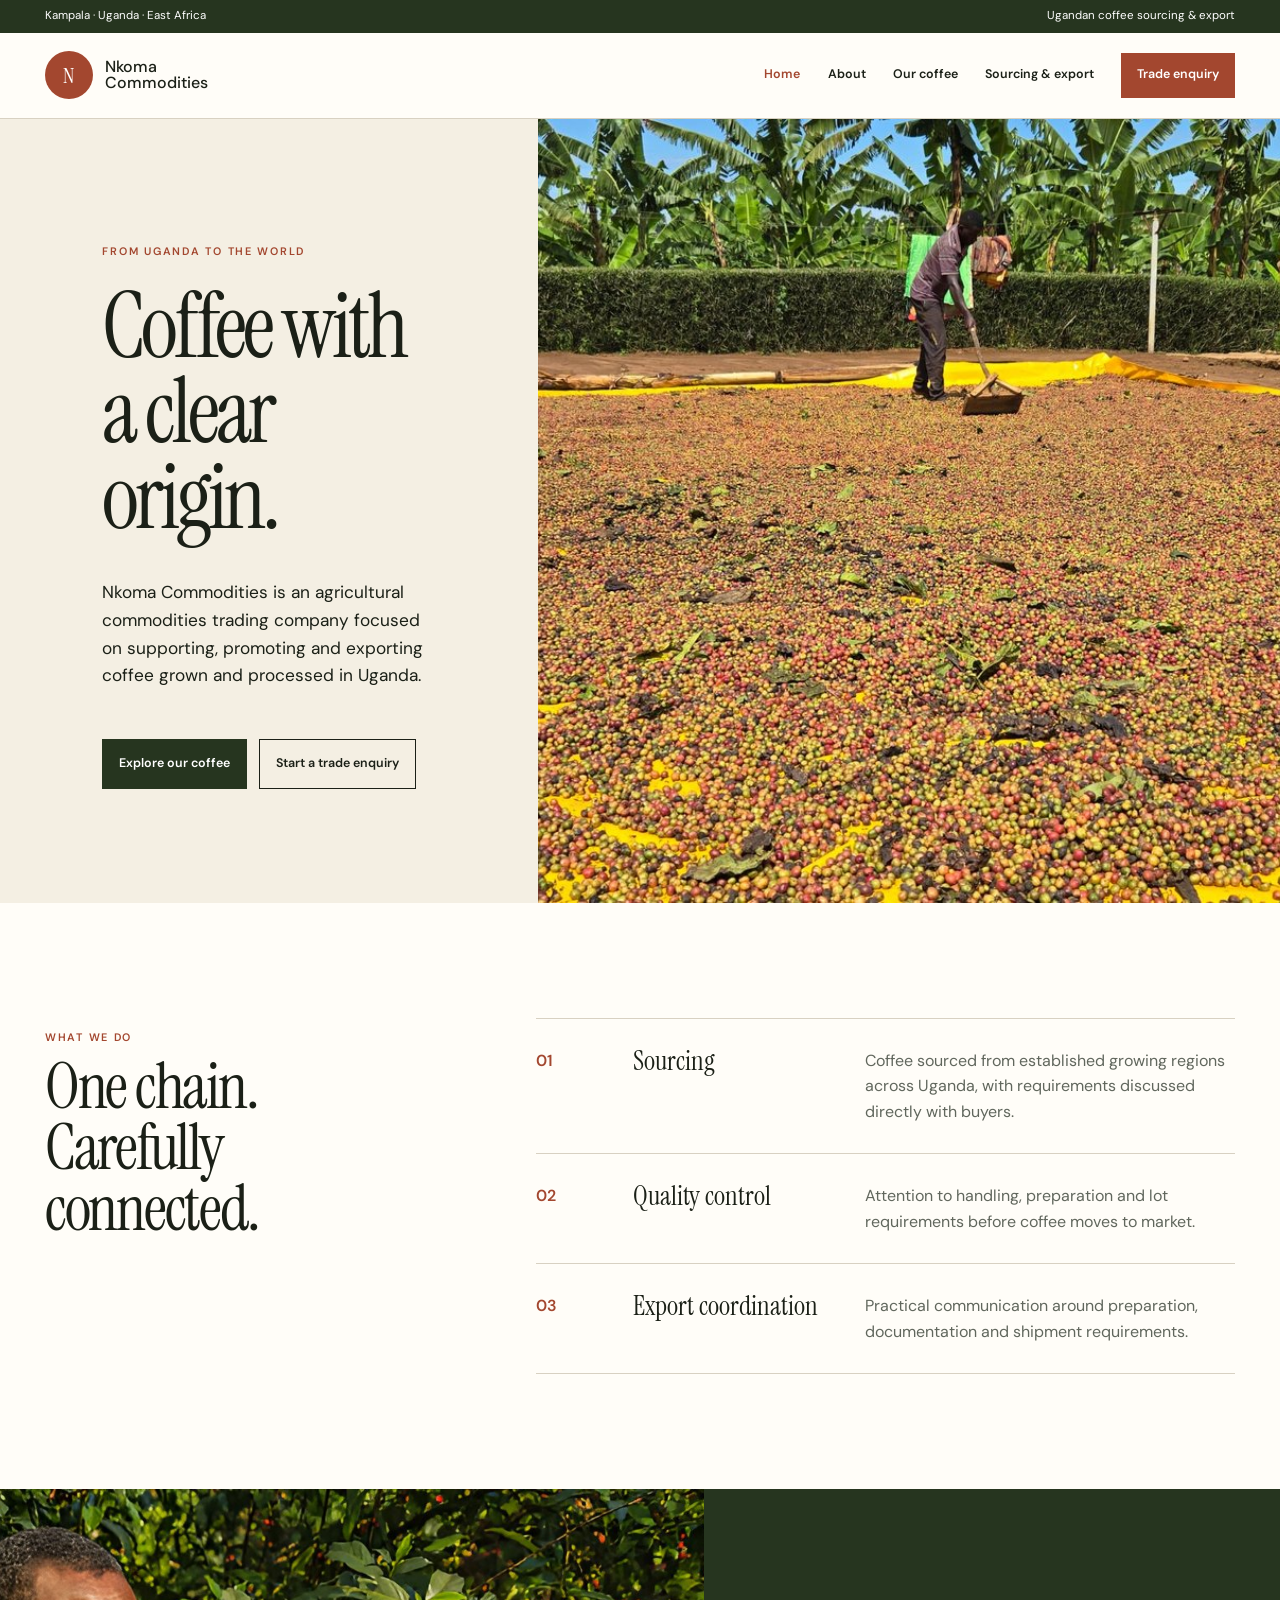
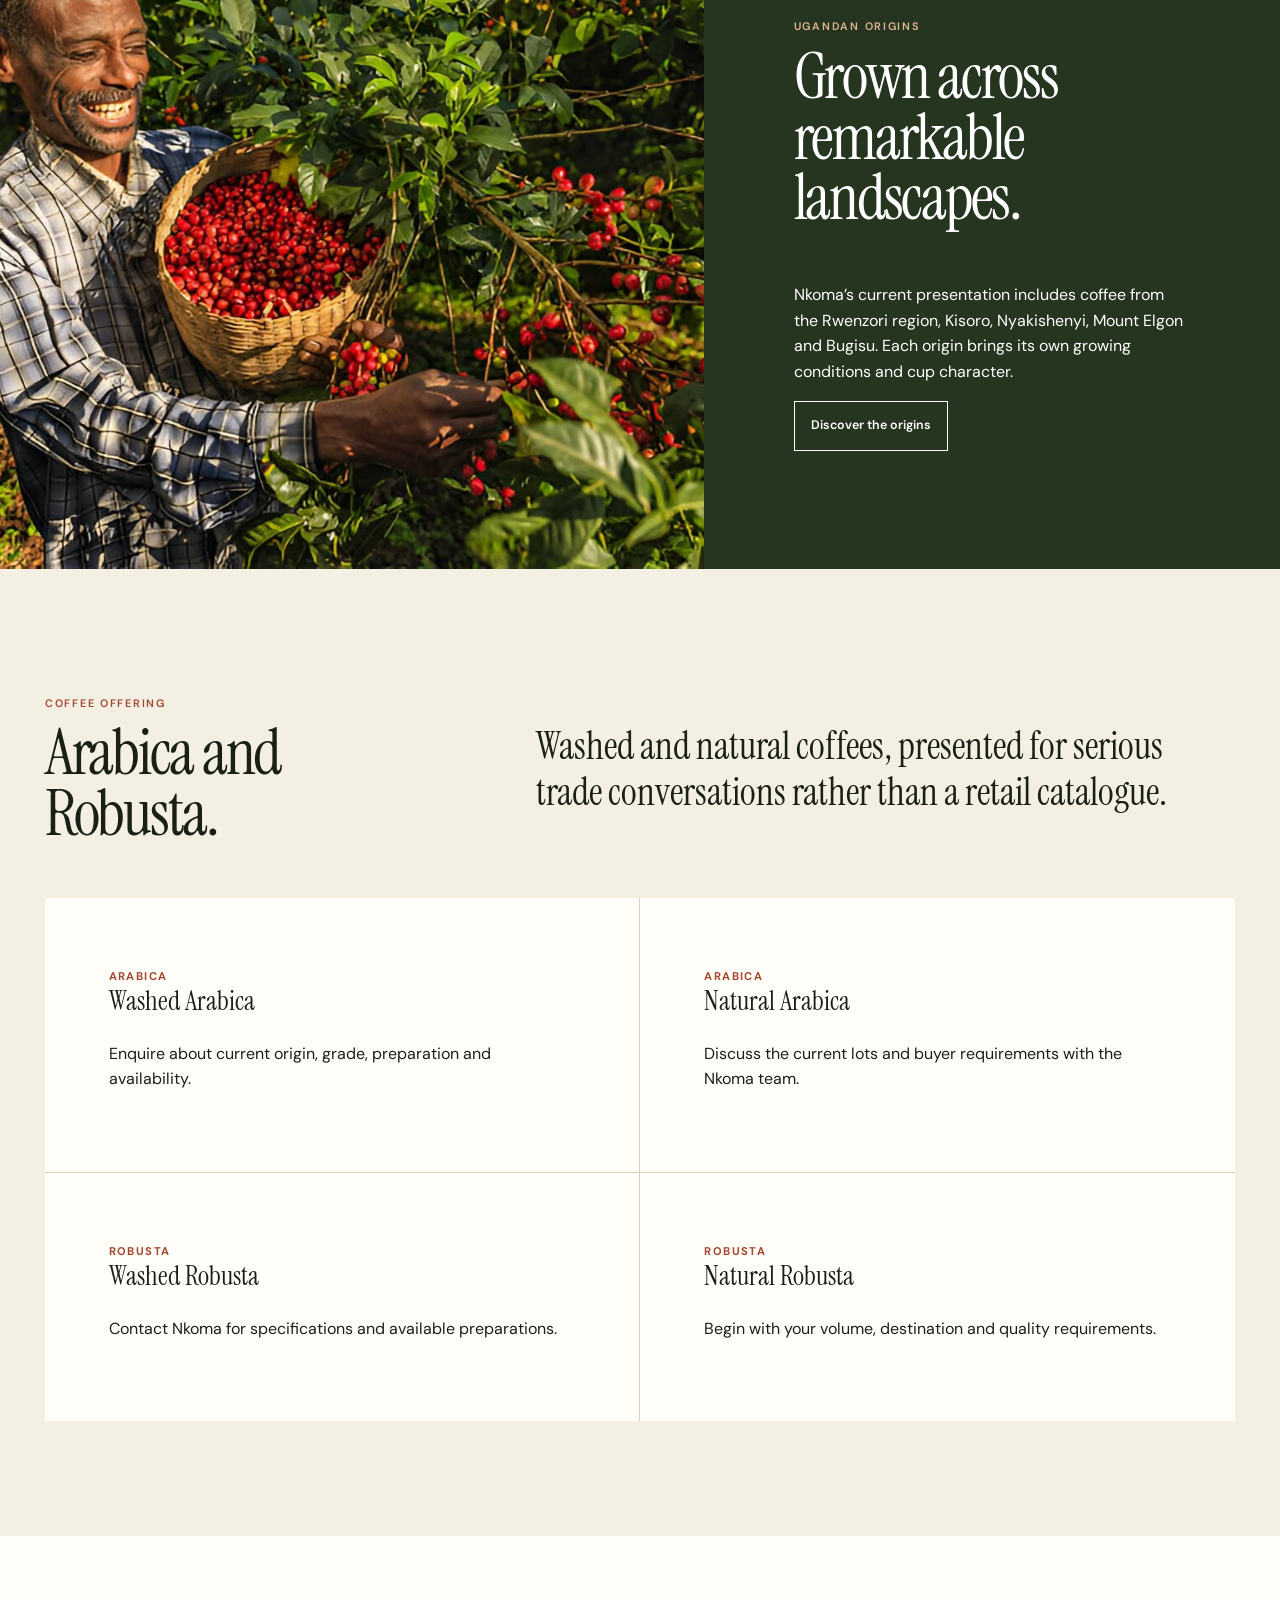
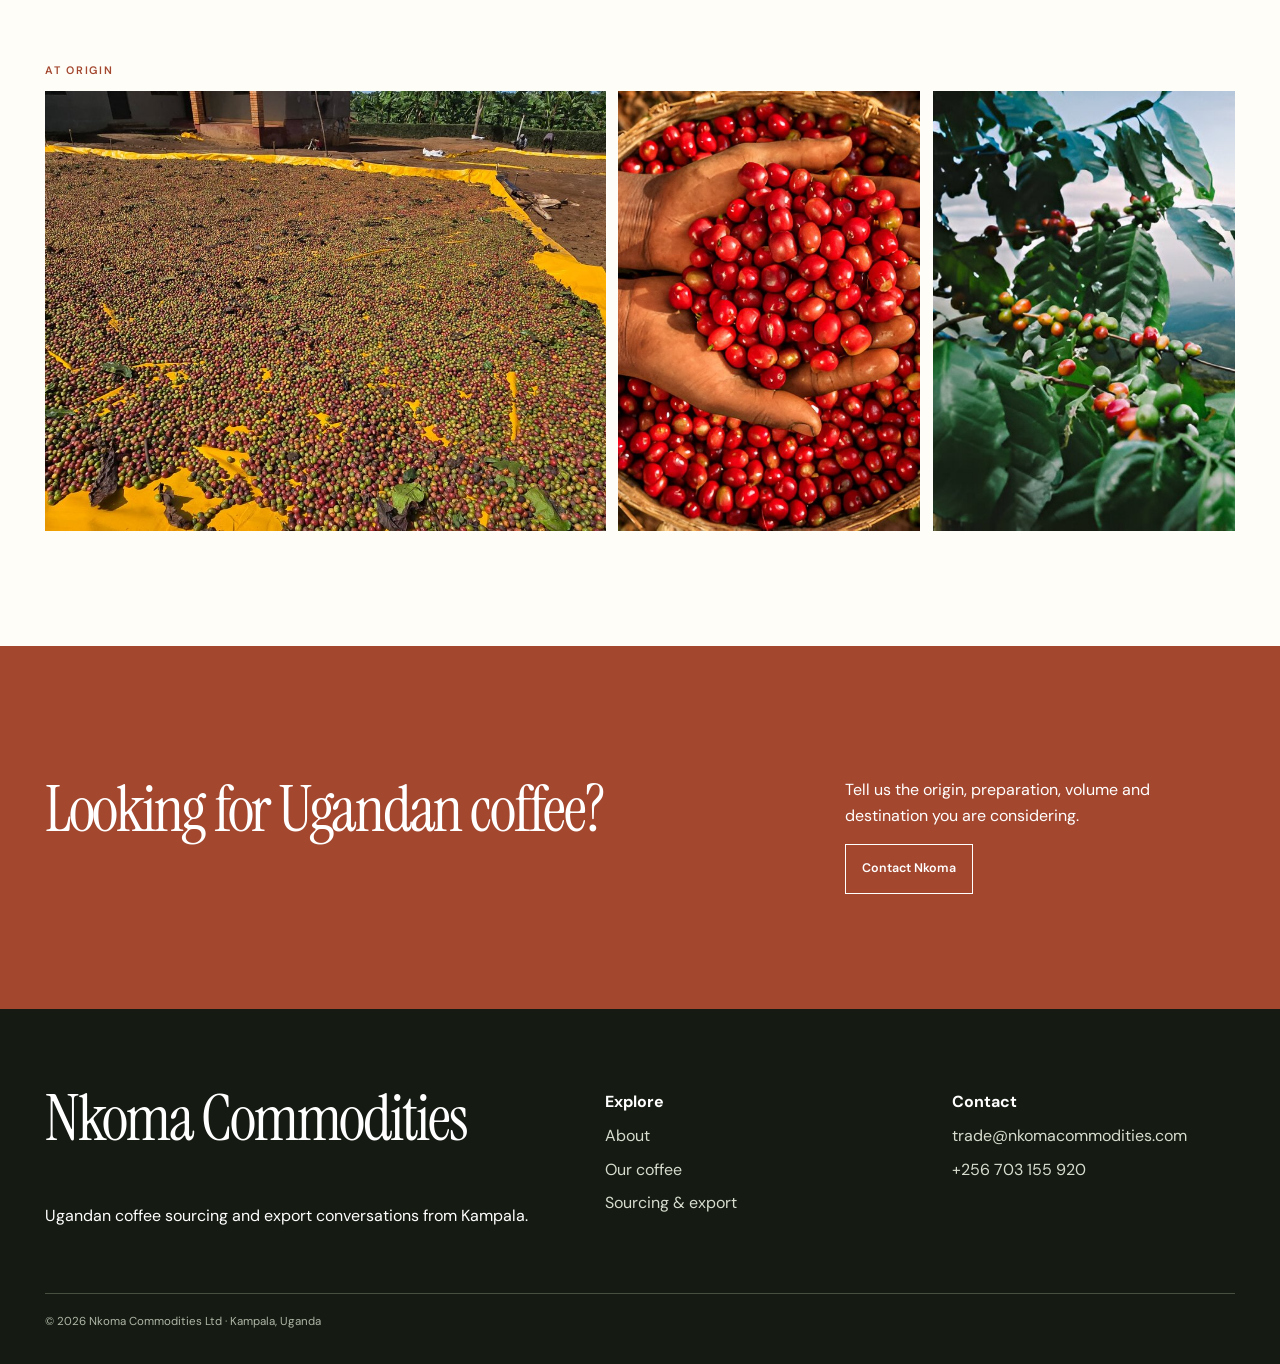
==== index.html @ 9d5f2723 "Build Nkoma Commodities redesign preview" ====
<!doctype html>
<html lang="en">
  <head>
    <meta charset="utf-8" />
    <meta name="viewport" content="width=device-width,initial-scale=1" />
    <meta
      name="description"
      content="Nkoma Commodities connects Ugandan coffee with buyers through careful sourcing, quality control and export coordination."
    />
    <title>Nkoma Commodities | Ugandan Coffee Trade</title>
    <link rel="stylesheet" href="css/styles.css" />
  </head>
  <body>
    <div class="top">
      <span>Kampala · Uganda · East Africa</span
      ><span>Ugandan coffee sourcing & export</span>
    </div>
    <header class="header">
      <a class="brand" href="index.html"
        ><span class="seal">N</span><strong>Nkoma Commodities</strong></a
      ><button class="menu" aria-label="Open navigation" aria-expanded="false">
        <span></span><span></span><span></span>
      </button>
      <nav class="nav">
        <a aria-current="page" href="index.html">Home</a
        ><a href="pages/about.html">About</a
        ><a href="pages/coffee.html">Our coffee</a
        ><a href="pages/export.html">Sourcing & export</a
        ><a class="nav-cta" href="pages/contact.html">Trade enquiry</a>
      </nav>
    </header>
    <main>
      <section class="hero">
        <div class="hero-copy reveal">
          <p class="eyebrow">From Uganda to the world</p>
          <h1>Coffee with a clear origin.</h1>
          <p class="lede">
            Nkoma Commodities is an agricultural commodities trading company
            focused on supporting, promoting and exporting coffee grown and
            processed in Uganda.
          </p>
          <div class="actions">
            <a class="btn btn-dark" href="pages/coffee.html"
              >Explore our coffee</a
            ><a class="btn" href="pages/contact.html">Start a trade enquiry</a>
          </div>
        </div>
        <div
          class="hero-image"
          role="img"
          aria-label="Coffee cherries drying in Uganda"
        ></div>
      </section>
      <section class="section">
        <div class="wrap split reveal">
          <div>
            <p class="eyebrow">What we do</p>
            <h2>One chain. Carefully connected.</h2>
          </div>
          <div class="service-list">
            <article class="service">
              <span>01</span>
              <h3>Sourcing</h3>
              <p class="muted">
                Coffee sourced from established growing regions across Uganda,
                with requirements discussed directly with buyers.
              </p>
            </article>
            <article class="service">
              <span>02</span>
              <h3>Quality control</h3>
              <p class="muted">
                Attention to handling, preparation and lot requirements before
                coffee moves to market.
              </p>
            </article>
            <article class="service">
              <span>03</span>
              <h3>Export coordination</h3>
              <p class="muted">
                Practical communication around preparation, documentation and
                shipment requirements.
              </p>
            </article>
          </div>
        </div>
      </section>
      <section class="feature">
        <img
          src="images/steptodown.com236864.jpg"
          alt="Coffee farmer harvesting ripe coffee cherries"
        />
        <div class="feature-copy reveal">
          <p class="eyebrow" style="color: #dfb596">Ugandan origins</p>
          <h2>Grown across remarkable landscapes.</h2>
          <p>
            Nkoma’s current presentation includes coffee from the Rwenzori
            region, Kisoro, Nyakishenyi, Mount Elgon and Bugisu. Each origin
            brings its own growing conditions and cup character.
          </p>
          <a
            class="btn"
            style="color: #fff; border-color: #fff"
            href="pages/coffee.html"
            >Discover the origins</a
          >
        </div>
      </section>
      <section class="section products">
        <div class="wrap">
          <div class="split">
            <div>
              <p class="eyebrow">Coffee offering</p>
              <h2>Arabica and Robusta.</h2>
            </div>
            <p class="lead">
              Washed and natural coffees, presented for serious trade
              conversations rather than a retail catalogue.
            </p>
          </div>
          <div class="product-grid reveal">
            <article class="product">
              <b>ARABICA</b>
              <h3>Washed Arabica</h3>
              <p>
                Enquire about current origin, grade, preparation and
                availability.
              </p>
            </article>
            <article class="product">
              <b>ARABICA</b>
              <h3>Natural Arabica</h3>
              <p>
                Discuss the current lots and buyer requirements with the Nkoma
                team.
              </p>
            </article>
            <article class="product">
              <b>ROBUSTA</b>
              <h3>Washed Robusta</h3>
              <p>
                Contact Nkoma for specifications and available preparations.
              </p>
            </article>
            <article class="product">
              <b>ROBUSTA</b>
              <h3>Natural Robusta</h3>
              <p>
                Begin with your volume, destination and quality requirements.
              </p>
            </article>
          </div>
        </div>
      </section>
      <section class="section">
        <div class="wrap">
          <p class="eyebrow">At origin</p>
          <div class="gallery reveal">
            <img
              src="images/WhatsApp-Image-2025-05-23-at-14.27.21_df2f2b79.jpg"
              alt="Coffee cherries drying on raised ground"
            /><img
              src="images/steptodown.com578983.jpg"
              alt="Fresh red coffee cherries held over a basket"
            /><img
              src="images/steptodown.com435624-1.jpg"
              alt="Coffee cherries growing on a mountain slope"
            />
          </div>
        </div>
      </section>
      <section class="section cta">
        <div class="wrap">
          <h2>Looking for Ugandan coffee?</h2>
          <div>
            <p>
              Tell us the origin, preparation, volume and destination you are
              considering.
            </p>
            <a
              class="btn"
              style="color: #fff; border-color: #fff"
              href="pages/contact.html"
              >Contact Nkoma</a
            >
          </div>
        </div>
      </section>
    </main>
    <footer class="footer">
      <div class="wrap">
        <div class="footer-grid">
          <div>
            <h2>Nkoma Commodities</h2>
            <p>
              Ugandan coffee sourcing and export conversations from Kampala.
            </p>
          </div>
          <div>
            <strong>Explore</strong><a href="pages/about.html">About</a
            ><a href="pages/coffee.html">Our coffee</a
            ><a href="pages/export.html">Sourcing & export</a>
          </div>
          <div>
            <strong>Contact</strong
            ><a href="mailto:trade@nkomacommodities.com"
              >trade@nkomacommodities.com</a
            ><a href="tel:+256703155920">+256 703 155 920</a>
          </div>
        </div>
        <div class="footnote">
          © 2026 Nkoma Commodities Ltd · Kampala, Uganda
        </div>
      </div>
    </footer>
    <script src="js/main.js"></script>
  </body>
</html>
---- css/styles.css ----
@import url("https://fonts.googleapis.com/css2?family=DM+Sans:wght@400;500;600&family=Instrument+Serif:ital@0;1&display=swap");
:root {
  --ink: #1b2017;
  --olive: #26351f;
  --leaf: #687746;
  --cream: #f4efe3;
  --paper: #fffdf8;
  --rust: #a3472f;
  --line: #d8d1c2;
  --serif: "Instrument Serif", Georgia, serif;
  --sans: "DM Sans", Arial, sans-serif;
}
* {
  box-sizing: border-box;
}
html {
  scroll-behavior: smooth;
}
body {
  margin: 0;
  background: var(--paper);
  color: var(--ink);
  font-family: var(--sans);
  line-height: 1.6;
}
img {
  display: block;
  width: 100%;
}
a {
  color: inherit;
}
button,
input,
textarea {
  font: inherit;
}
.wrap {
  width: min(1380px, calc(100% - clamp(2rem, 7vw, 8rem)));
  margin: auto;
}
.top {
  background: var(--olive);
  color: #fff;
  padding: 0.45rem clamp(1rem, 3.5vw, 4.5rem);
  display: flex;
  justify-content: space-between;
  font-size: 0.72rem;
}
.header {
  height: 86px;
  padding: 0 clamp(1rem, 3.5vw, 4.5rem);
  display: flex;
  justify-content: space-between;
  align-items: center;
  background: rgba(255, 253, 248, 0.97);
  position: sticky;
  top: 0;
  z-index: 30;
  border-bottom: 1px solid var(--line);
}
.brand {
  text-decoration: none;
  display: flex;
  align-items: center;
  gap: 0.75rem;
}
.seal {
  width: 48px;
  height: 48px;
  border-radius: 50%;
  background: var(--rust);
  color: #fff;
  display: grid;
  place-items: center;
  font: 400 1.3rem var(--serif);
}
.brand strong {
  font: 500 1rem/1.05 var(--sans);
  max-width: 140px;
}
.nav {
  display: flex;
  align-items: center;
  gap: 1.7rem;
}
.nav a {
  text-decoration: none;
  font-size: 0.78rem;
  font-weight: 600;
}
.nav a[aria-current="page"] {
  color: var(--rust);
}
.nav-cta {
  background: var(--rust);
  color: #fff;
  padding: 0.8rem 1rem;
}
.menu {
  display: none;
  border: 0;
  background: none;
}
.menu span {
  display: block;
  width: 25px;
  height: 2px;
  background: var(--ink);
  margin: 5px;
}
.hero {
  min-height: calc(100vh - 116px);
  display: grid;
  grid-template-columns: 0.84fr 1.16fr;
  background: var(--cream);
}
.hero-copy {
  padding: clamp(4rem, 8vw, 8rem);
  display: flex;
  flex-direction: column;
  justify-content: center;
}
.hero-image {
  min-height: 650px;
  background: url("../images/WhatsApp-Image-2025-05-23-at-14.27.20_2b39f6a4.jpg")
    center/cover;
}
.eyebrow {
  text-transform: uppercase;
  letter-spacing: 0.16em;
  font-size: 0.68rem;
  font-weight: 600;
  color: var(--rust);
}
h1,
h2,
h3 {
  font-family: var(--serif);
  font-weight: 400;
  line-height: 0.95;
  margin-top: 0;
}
h1 {
  font-size: clamp(4rem, 7vw, 7.6rem);
  letter-spacing: -0.045em;
  margin: 0.8rem 0 1.4rem;
}
h2 {
  font-size: clamp(2.7rem, 5vw, 5.4rem);
  letter-spacing: -0.035em;
}
h3 {
  font-size: 1.7rem;
}
.lede {
  font-size: 1.08rem;
  max-width: 600px;
}
.actions {
  display: flex;
  gap: 0.7rem;
  flex-wrap: wrap;
  margin-top: 2rem;
}
.btn {
  display: inline-flex;
  min-height: 50px;
  padding: 0.8rem 1rem;
  align-items: center;
  justify-content: center;
  border: 1px solid var(--ink);
  text-decoration: none;
  font-size: 0.78rem;
  font-weight: 600;
  transition: 0.25s;
}
.btn:hover {
  transform: translateY(-2px);
}
.btn-dark {
  background: var(--olive);
  color: #fff;
  border-color: var(--olive);
}
.section {
  padding: clamp(5rem, 9vw, 9rem) 0;
}
.split {
  display: grid;
  grid-template-columns: 0.7fr 1.3fr;
  gap: 9vw;
}
.lead {
  font: 400 clamp(1.6rem, 3vw, 3rem) / 1.2 var(--serif);
}
.muted {
  color: #61675d;
}
.service-list {
  border-top: 1px solid var(--line);
}
.service {
  display: grid;
  grid-template-columns: 65px 0.7fr 1.3fr;
  gap: 2rem;
  padding: 1.8rem 0;
  border-bottom: 1px solid var(--line);
}
.service span {
  color: var(--rust);
  font-weight: 600;
}
.service h3,
.service p {
  margin: 0;
}
.feature {
  background: var(--olive);
  color: #fff;
  display: grid;
  grid-template-columns: 1.1fr 0.9fr;
  min-height: 680px;
}
.feature img {
  height: 100%;
  object-fit: cover;
}
.feature-copy {
  padding: clamp(3rem, 7vw, 7rem);
  align-self: center;
}
.origins {
  display: grid;
  grid-template-columns: repeat(5, 1fr);
  border-top: 1px solid var(--line);
}
.origin {
  padding: 1.5rem 1rem;
  border-right: 1px solid var(--line);
}
.origin:last-child {
  border: 0;
}
.origin strong {
  display: block;
  font: 400 1.5rem var(--serif);
}
.products {
  background: var(--cream);
}
.product-grid {
  display: grid;
  grid-template-columns: repeat(2, 1fr);
  gap: 1px;
  background: var(--line);
}
.product {
  background: var(--paper);
  padding: clamp(2rem, 5vw, 4rem);
}
.product b {
  font-size: 0.7rem;
  color: var(--rust);
  letter-spacing: 0.12em;
}
.gallery {
  display: grid;
  grid-template-columns: 1.3fr 0.7fr 0.7fr;
  gap: 0.8rem;
}
.gallery img {
  height: 440px;
  object-fit: cover;
}
.cta {
  background: var(--rust);
  color: #fff;
}
.cta .wrap {
  display: grid;
  grid-template-columns: 1.3fr 0.7fr;
  gap: 6vw;
  align-items: end;
}
.page-hero {
  min-height: 600px;
  display: flex;
  align-items: end;
  color: #fff;
  background:
    linear-gradient(90deg, #182516f2, #18251655),
    var(--page-image) center/cover;
}
.page-hero .wrap {
  padding: 6rem 0;
}
.page-hero h1 {
  max-width: 900px;
}
.contact-grid {
  display: grid;
  grid-template-columns: 0.8fr 1.2fr;
  gap: 8vw;
}
.contact-item {
  padding: 1.3rem 0;
  border-top: 1px solid var(--line);
}
.contact-item a {
  font-size: 1.2rem;
}
.footer {
  background: #151b12;
  color: #fff;
  padding: 5rem 0 2rem;
}
.footer-grid {
  display: grid;
  grid-template-columns: 1.4fr 0.8fr 0.8fr;
  gap: 4rem;
}
.footer a {
  display: block;
  text-decoration: none;
  margin: 0.5rem 0;
  color: #d7dccf;
}
.footnote {
  border-top: 1px solid #475040;
  margin-top: 3rem;
  padding-top: 1.2rem;
  color: #aeb6a7;
  font-size: 0.72rem;
}
.reveal {
  opacity: 0;
  transform: translateY(18px);
  transition: 0.7s;
}
.reveal.visible {
  opacity: 1;
  transform: none;
}
@media (max-width: 900px) {
  .top span:last-child {
    display: none;
  }
  .header {
    height: 72px;
  }
  .menu {
    display: block;
    padding: 0.6rem;
  }
  .nav {
    display: none;
    position: absolute;
    top: 100%;
    left: 0;
    right: 0;
    background: var(--paper);
    padding: 1rem;
    flex-direction: column;
    align-items: stretch;
  }
  .nav.open {
    display: flex;
  }
  .nav a {
    padding: 0.55rem;
  }
  .hero,
  .feature,
  .split,
  .cta .wrap,
  .contact-grid {
    grid-template-columns: 1fr;
  }
  .hero-image {
    min-height: 460px;
    grid-row: 1;
  }
  .hero-copy {
    padding: 3.5rem 1rem;
  }
  .service {
    grid-template-columns: 40px 1fr;
  }
  .service p {
    grid-column: 2;
  }
  .origins {
    grid-template-columns: 1fr 1fr;
  }
  .gallery {
    grid-template-columns: 1fr 1fr;
  }
  .gallery img {
    height: 300px;
  }
  .gallery img:first-child {
    grid-column: 1/-1;
  }
  .footer-grid {
    grid-template-columns: 1fr 1fr;
  }
  .footer-grid > div:first-child {
    grid-column: 1/-1;
  }
  .page-hero {
    min-height: 520px;
  }
}
@media (max-width: 540px) {
  h1 {
    font-size: 4rem;
  }
  .product-grid,
  .gallery,
  .origins {
    grid-template-columns: 1fr;
  }
  .gallery img:first-child {
    grid-column: auto;
  }
  .footer-grid {
    grid-template-columns: 1fr;
  }
  .footer-grid > div:first-child {
    grid-column: auto;
  }
}
@media (prefers-reduced-motion: reduce) {
  .reveal {
    opacity: 1;
    transform: none;
    transition: none;
  }
  .btn {
    transition: none;
  }
}
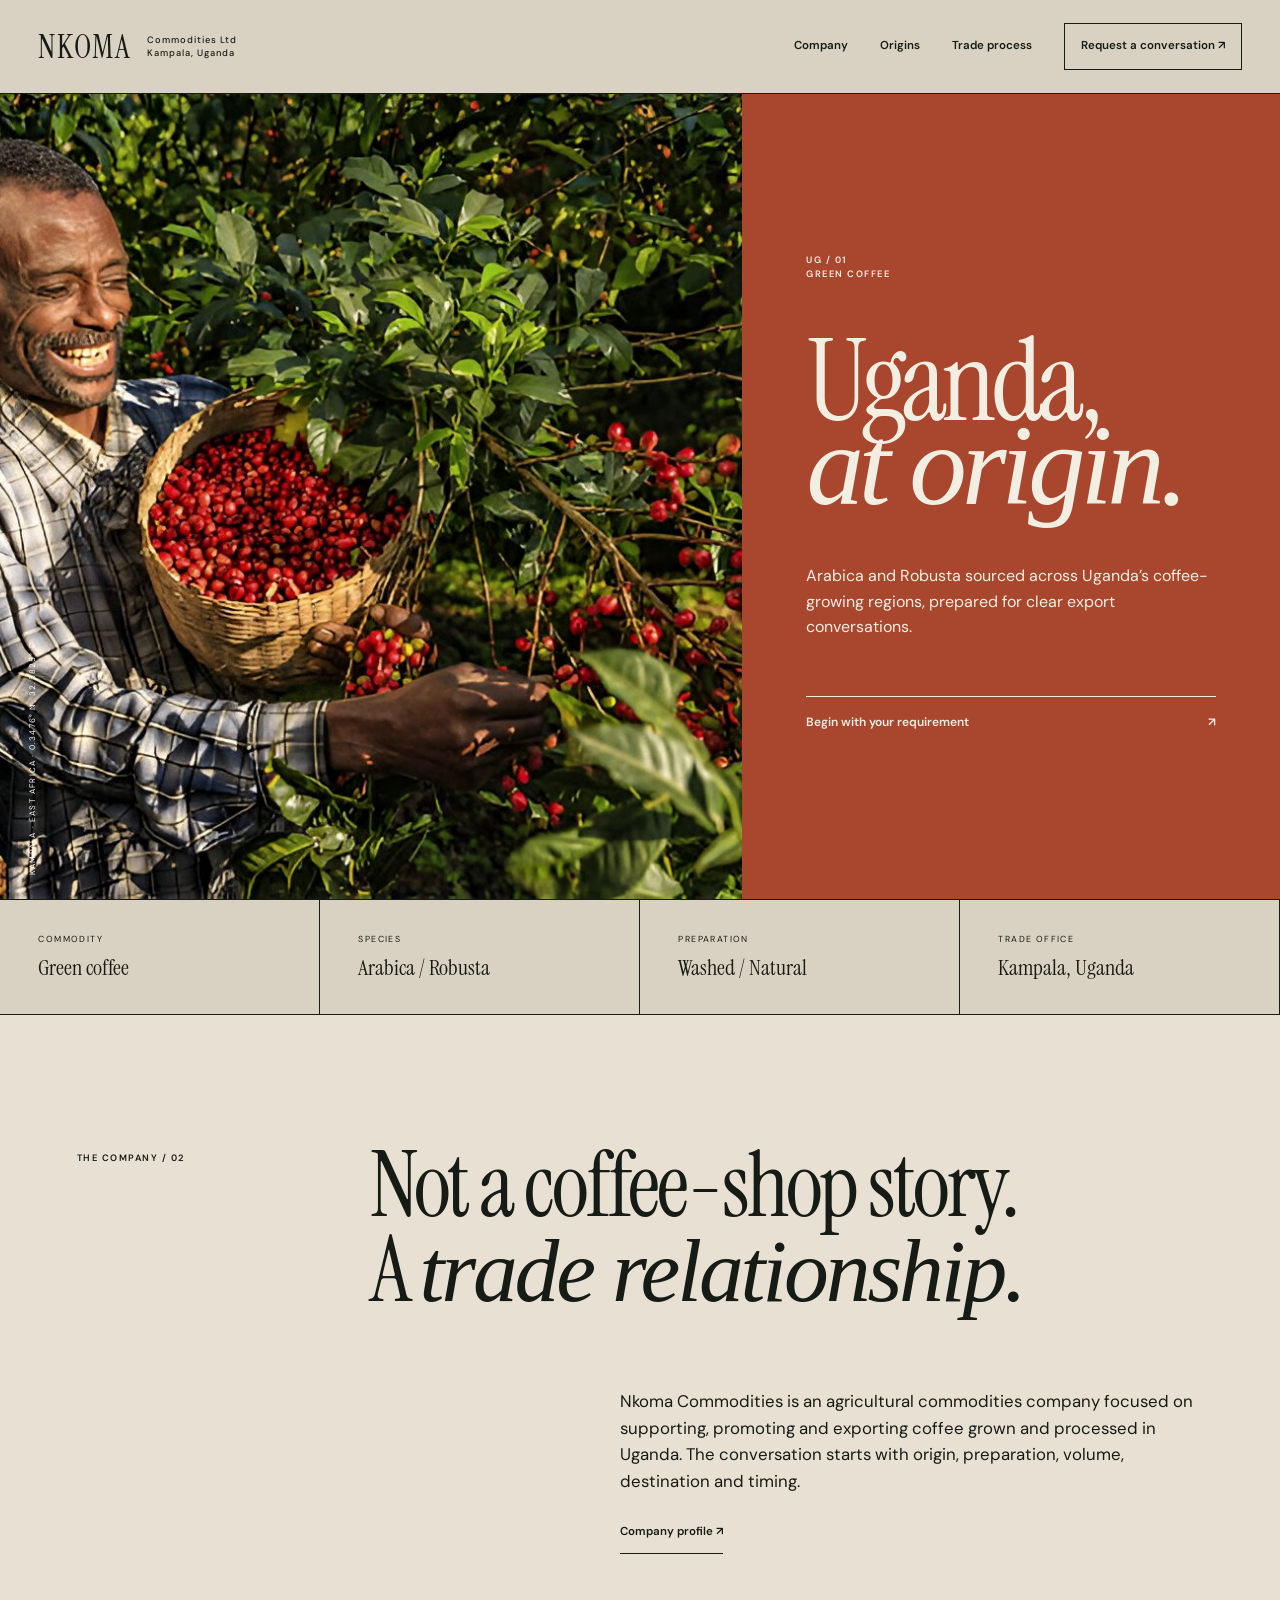
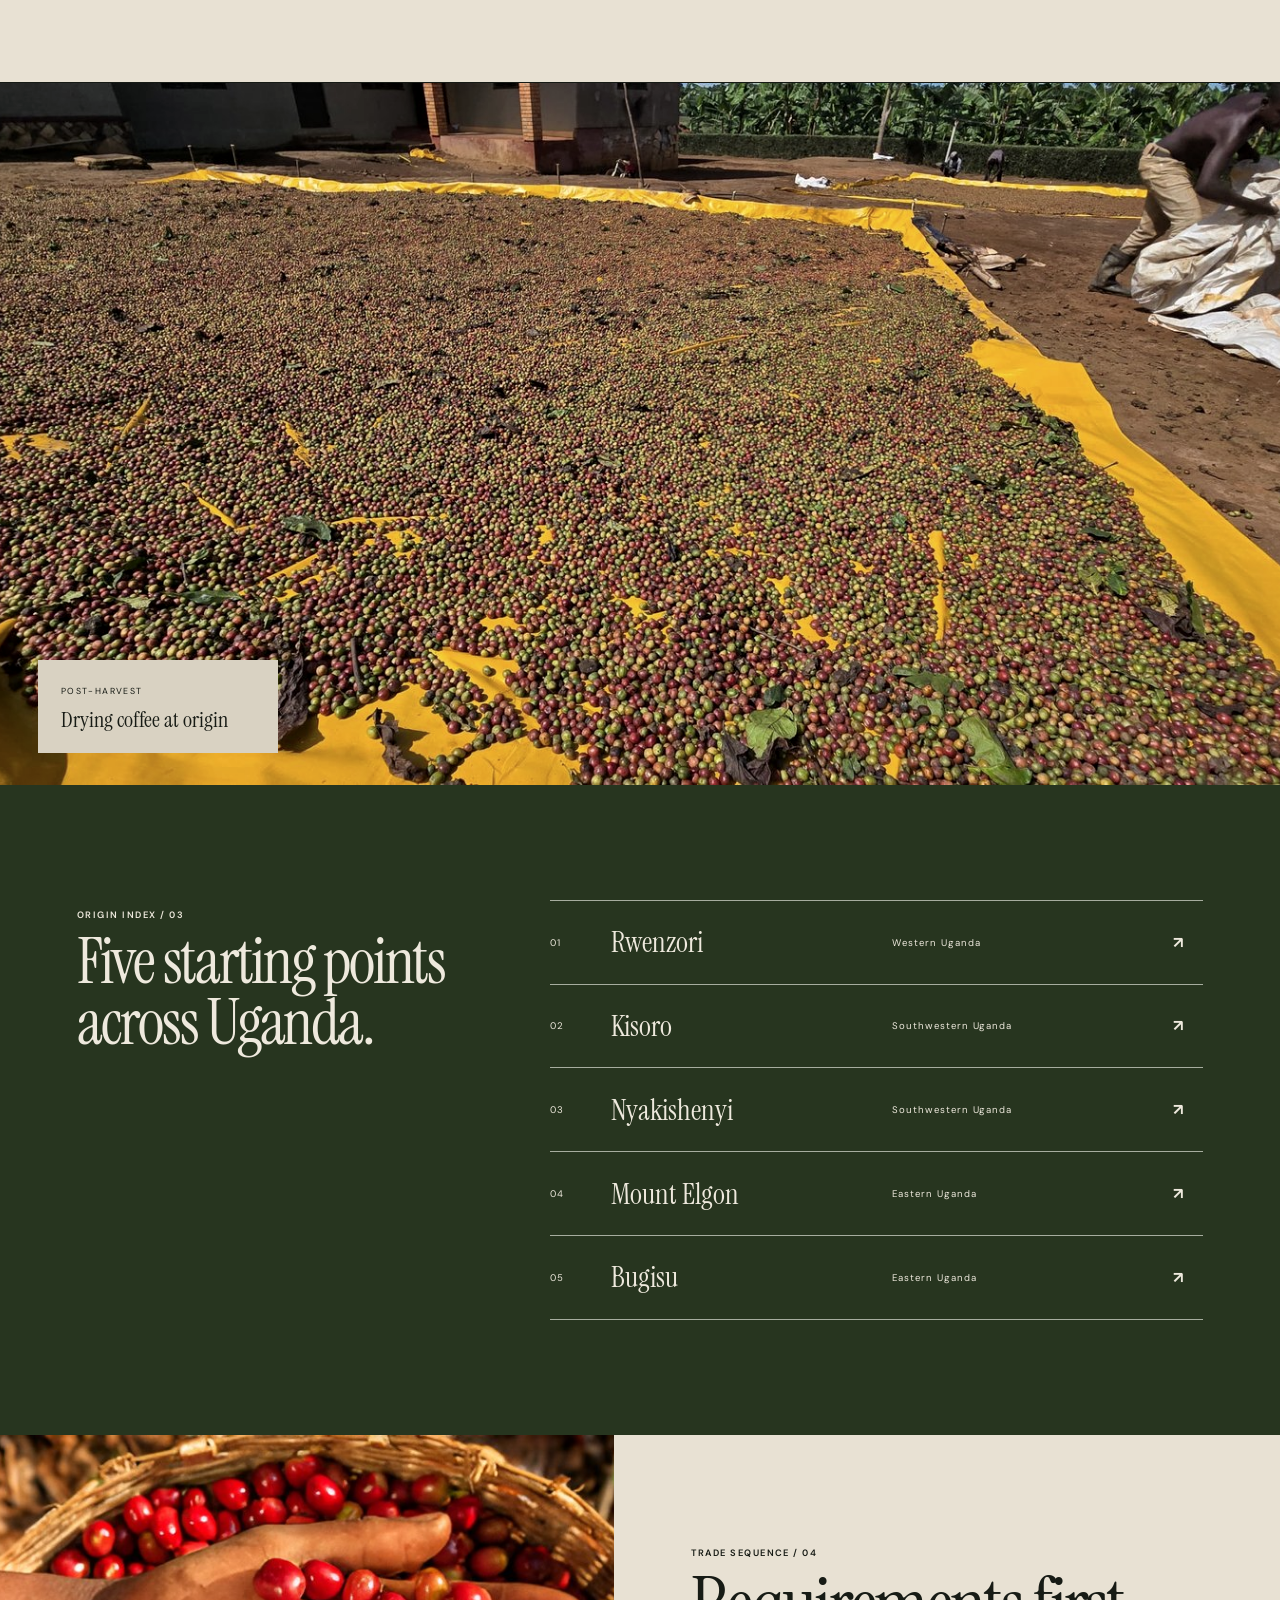
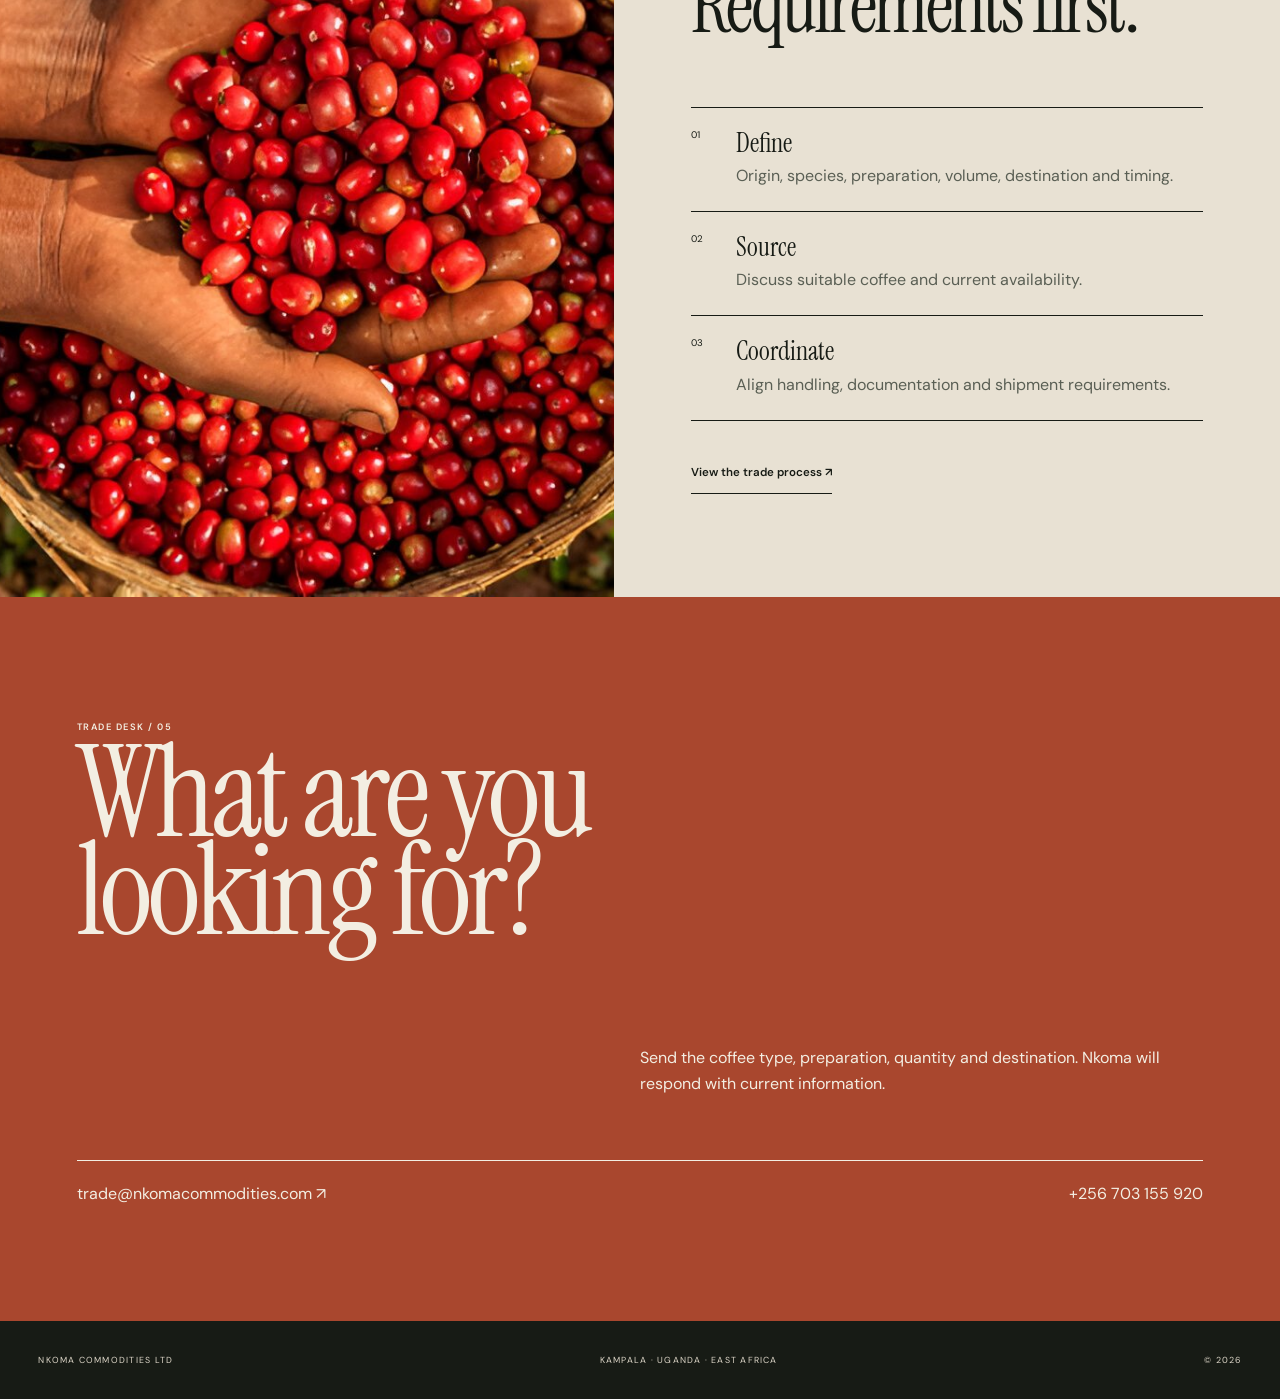
==== commit 9517f2f0: "Replace generic homepage with trade dossier design" ====
--- a/index.html
+++ b/index.html
@@ -5,213 +5,169 @@
     <meta name="viewport" content="width=device-width,initial-scale=1" />
     <meta
       name="description"
-      content="Nkoma Commodities connects Ugandan coffee with buyers through careful sourcing, quality control and export coordination."
+      content="Nkoma Commodities sources and coordinates the export of Ugandan Arabica and Robusta coffee."
     />
-    <title>Nkoma Commodities | Ugandan Coffee Trade</title>
+    <title>Nkoma Commodities | Uganda, At Origin</title>
     <link rel="stylesheet" href="css/styles.css" />
   </head>
-  <body>
-    <div class="top">
-      <span>Kampala · Uganda · East Africa</span
-      ><span>Ugandan coffee sourcing & export</span>
-    </div>
-    <header class="header">
-      <a class="brand" href="index.html"
-        ><span class="seal">N</span><strong>Nkoma Commodities</strong></a
-      ><button class="menu" aria-label="Open navigation" aria-expanded="false">
-        <span></span><span></span><span></span>
+  <body class="trade-home">
+    <header class="trade-header">
+      <a class="trade-brand" href="index.html"
+        ><span>NKOMA</span
+        ><small>Commodities Ltd<br />Kampala, Uganda</small></a
+      >
+      <nav id="trade-navigation">
+        <a href="pages/about.html">Company</a><a href="#origins">Origins</a
+        ><a href="pages/export.html">Trade process</a
+        ><a class="trade-contact" href="pages/contact.html"
+          >Request a conversation ↗</a
+        >
+      </nav>
+      <button
+        class="trade-menu"
+        type="button"
+        aria-label="Open navigation"
+        aria-controls="trade-navigation"
+        aria-expanded="false"
+      >
+        Menu
       </button>
-      <nav class="nav">
-        <a aria-current="page" href="index.html">Home</a
-        ><a href="pages/about.html">About</a
-        ><a href="pages/coffee.html">Our coffee</a
-        ><a href="pages/export.html">Sourcing & export</a
-        ><a class="nav-cta" href="pages/contact.html">Trade enquiry</a>
-      </nav>
     </header>
     <main>
-      <section class="hero">
-        <div class="hero-copy reveal">
-          <p class="eyebrow">From Uganda to the world</p>
-          <h1>Coffee with a clear origin.</h1>
-          <p class="lede">
-            Nkoma Commodities is an agricultural commodities trading company
-            focused on supporting, promoting and exporting coffee grown and
-            processed in Uganda.
+      <section class="trade-hero">
+        <div
+          class="trade-hero-photo"
+          role="img"
+          aria-label="Ugandan coffee farmer harvesting ripe coffee cherries"
+        ></div>
+        <div class="trade-hero-copy">
+          <p class="trade-index">UG / 01<br />GREEN COFFEE</p>
+          <h1>Uganda,<br /><em>at origin.</em></h1>
+          <p>
+            Arabica and Robusta sourced across Uganda’s coffee-growing regions,
+            prepared for clear export conversations.
           </p>
-          <div class="actions">
-            <a class="btn btn-dark" href="pages/coffee.html"
-              >Explore our coffee</a
-            ><a class="btn" href="pages/contact.html">Start a trade enquiry</a>
-          </div>
+          <a href="pages/contact.html"
+            >Begin with your requirement <span>↗</span></a
+          >
         </div>
-        <div
-          class="hero-image"
-          role="img"
-          aria-label="Coffee cherries drying in Uganda"
-        ></div>
+        <p class="trade-vertical">
+          KAMPALA · EAST AFRICA · 0.3476° N, 32.5825° E
+        </p>
       </section>
-      <section class="section">
-        <div class="wrap split reveal">
-          <div>
-            <p class="eyebrow">What we do</p>
-            <h2>One chain. Carefully connected.</h2>
-          </div>
-          <div class="service-list">
-            <article class="service">
-              <span>01</span>
-              <h3>Sourcing</h3>
-              <p class="muted">
-                Coffee sourced from established growing regions across Uganda,
-                with requirements discussed directly with buyers.
-              </p>
-            </article>
-            <article class="service">
-              <span>02</span>
-              <h3>Quality control</h3>
-              <p class="muted">
-                Attention to handling, preparation and lot requirements before
-                coffee moves to market.
-              </p>
-            </article>
-            <article class="service">
-              <span>03</span>
-              <h3>Export coordination</h3>
-              <p class="muted">
-                Practical communication around preparation, documentation and
-                shipment requirements.
-              </p>
-            </article>
-          </div>
-        </div>
+      <section class="trade-spec">
+        <div><small>Commodity</small><strong>Green coffee</strong></div>
+        <div><small>Species</small><strong>Arabica / Robusta</strong></div>
+        <div><small>Preparation</small><strong>Washed / Natural</strong></div>
+        <div><small>Trade office</small><strong>Kampala, Uganda</strong></div>
       </section>
-      <section class="feature">
-        <img
-          src="images/steptodown.com236864.jpg"
-          alt="Coffee farmer harvesting ripe coffee cherries"
-        />
-        <div class="feature-copy reveal">
-          <p class="eyebrow" style="color: #dfb596">Ugandan origins</p>
-          <h2>Grown across remarkable landscapes.</h2>
+      <section class="trade-statement">
+        <p class="trade-index">THE COMPANY / 02</p>
+        <div>
+          <h2>Not a coffee-shop story.<br />A <em>trade relationship.</em></h2>
           <p>
-            Nkoma’s current presentation includes coffee from the Rwenzori
-            region, Kisoro, Nyakishenyi, Mount Elgon and Bugisu. Each origin
-            brings its own growing conditions and cup character.
+            Nkoma Commodities is an agricultural commodities company focused on
+            supporting, promoting and exporting coffee grown and processed in
+            Uganda. The conversation starts with origin, preparation, volume,
+            destination and timing.
           </p>
-          <a
-            class="btn"
-            style="color: #fff; border-color: #fff"
-            href="pages/coffee.html"
-            >Discover the origins</a
+          <a class="trade-line-link" href="pages/about.html"
+            >Company profile ↗</a
           >
         </div>
       </section>
-      <section class="section products">
-        <div class="wrap">
-          <div class="split">
-            <div>
-              <p class="eyebrow">Coffee offering</p>
-              <h2>Arabica and Robusta.</h2>
-            </div>
-            <p class="lead">
-              Washed and natural coffees, presented for serious trade
-              conversations rather than a retail catalogue.
-            </p>
-          </div>
-          <div class="product-grid reveal">
-            <article class="product">
-              <b>ARABICA</b>
-              <h3>Washed Arabica</h3>
-              <p>
-                Enquire about current origin, grade, preparation and
-                availability.
-              </p>
-            </article>
-            <article class="product">
-              <b>ARABICA</b>
-              <h3>Natural Arabica</h3>
-              <p>
-                Discuss the current lots and buyer requirements with the Nkoma
-                team.
-              </p>
-            </article>
-            <article class="product">
-              <b>ROBUSTA</b>
-              <h3>Washed Robusta</h3>
-              <p>
-                Contact Nkoma for specifications and available preparations.
-              </p>
-            </article>
-            <article class="product">
-              <b>ROBUSTA</b>
-              <h3>Natural Robusta</h3>
-              <p>
-                Begin with your volume, destination and quality requirements.
-              </p>
-            </article>
-          </div>
+      <section class="trade-image-break">
+        <img
+          src="images/WhatsApp-Image-2025-05-23-at-14.27.21_df2f2b79.jpg"
+          alt="Coffee cherries laid out for drying in Uganda"
+        />
+        <div>
+          <span>POST-HARVEST</span>
+          <p>Drying coffee at origin</p>
         </div>
       </section>
-      <section class="section">
-        <div class="wrap">
-          <p class="eyebrow">At origin</p>
-          <div class="gallery reveal">
-            <img
-              src="images/WhatsApp-Image-2025-05-23-at-14.27.21_df2f2b79.jpg"
-              alt="Coffee cherries drying on raised ground"
-            /><img
-              src="images/steptodown.com578983.jpg"
-              alt="Fresh red coffee cherries held over a basket"
-            /><img
-              src="images/steptodown.com435624-1.jpg"
-              alt="Coffee cherries growing on a mountain slope"
-            />
-          </div>
+      <section class="trade-origins" id="origins">
+        <div class="trade-origin-head">
+          <p class="trade-index">ORIGIN INDEX / 03</p>
+          <h2>Five starting points<br />across Uganda.</h2>
+        </div>
+        <div class="trade-origin-list">
+          <a href="pages/coffee.html"
+            ><span>01</span><strong>Rwenzori</strong
+            ><small>Western Uganda</small><b>↗</b></a
+          ><a href="pages/coffee.html"
+            ><span>02</span><strong>Kisoro</strong
+            ><small>Southwestern Uganda</small><b>↗</b></a
+          ><a href="pages/coffee.html"
+            ><span>03</span><strong>Nyakishenyi</strong
+            ><small>Southwestern Uganda</small><b>↗</b></a
+          ><a href="pages/coffee.html"
+            ><span>04</span><strong>Mount Elgon</strong
+            ><small>Eastern Uganda</small><b>↗</b></a
+          ><a href="pages/coffee.html"
+            ><span>05</span><strong>Bugisu</strong><small>Eastern Uganda</small
+            ><b>↗</b></a
+          >
         </div>
       </section>
-      <section class="section cta">
-        <div class="wrap">
-          <h2>Looking for Ugandan coffee?</h2>
-          <div>
-            <p>
-              Tell us the origin, preparation, volume and destination you are
-              considering.
-            </p>
-            <a
-              class="btn"
-              style="color: #fff; border-color: #fff"
-              href="pages/contact.html"
-              >Contact Nkoma</a
-            >
-          </div>
+      <section class="trade-process">
+        <div class="trade-process-photo">
+          <img
+            src="images/steptodown.com578983.jpg"
+            alt="Hands holding freshly harvested coffee cherries"
+          />
+        </div>
+        <div class="trade-process-copy">
+          <p class="trade-index">TRADE SEQUENCE / 04</p>
+          <h2>Requirements first.</h2>
+          <ol>
+            <li>
+              <span>01</span>
+              <div>
+                <strong>Define</strong>
+                <p>
+                  Origin, species, preparation, volume, destination and timing.
+                </p>
+              </div>
+            </li>
+            <li>
+              <span>02</span>
+              <div>
+                <strong>Source</strong>
+                <p>Discuss suitable coffee and current availability.</p>
+              </div>
+            </li>
+            <li>
+              <span>03</span>
+              <div>
+                <strong>Coordinate</strong>
+                <p>Align handling, documentation and shipment requirements.</p>
+              </div>
+            </li>
+          </ol>
+          <a class="trade-line-link" href="pages/export.html"
+            >View the trade process ↗</a
+          >
+        </div>
+      </section>
+      <section class="trade-enquiry">
+        <p class="trade-index">TRADE DESK / 05</p>
+        <h2>What are you<br />looking for?</h2>
+        <p>
+          Send the coffee type, preparation, quantity and destination. Nkoma
+          will respond with current information.
+        </p>
+        <div>
+          <a
+            href="mailto:trade@nkomacommodities.com?subject=Ugandan%20coffee%20trade%20enquiry"
+            >trade@nkomacommodities.com ↗</a
+          ><a href="tel:+256703155920">+256 703 155 920</a>
         </div>
       </section>
     </main>
-    <footer class="footer">
-      <div class="wrap">
-        <div class="footer-grid">
-          <div>
-            <h2>Nkoma Commodities</h2>
-            <p>
-              Ugandan coffee sourcing and export conversations from Kampala.
-            </p>
-          </div>
-          <div>
-            <strong>Explore</strong><a href="pages/about.html">About</a
-            ><a href="pages/coffee.html">Our coffee</a
-            ><a href="pages/export.html">Sourcing & export</a>
-          </div>
-          <div>
-            <strong>Contact</strong
-            ><a href="mailto:trade@nkomacommodities.com"
-              >trade@nkomacommodities.com</a
-            ><a href="tel:+256703155920">+256 703 155 920</a>
-          </div>
-        </div>
-        <div class="footnote">
-          © 2026 Nkoma Commodities Ltd · Kampala, Uganda
-        </div>
-      </div>
+    <footer class="trade-footer">
+      <span>NKOMA COMMODITIES LTD</span
+      ><span>KAMPALA · UGANDA · EAST AFRICA</span><span>© 2026</span>
     </footer>
     <script src="js/main.js"></script>
   </body>
--- a/css/styles.css
+++ b/css/styles.css
@@ -441,3 +441,377 @@
     transition: none;
   }
 }
+
+/* Nkoma trade-dossier homepage */
+.trade-home {
+  background: #d9d2c2;
+  color: #171b15;
+}
+.trade-header {
+  height: 94px;
+  padding: 0 3vw;
+  display: flex;
+  align-items: center;
+  justify-content: space-between;
+  background: #d9d2c2;
+  border-bottom: 1px solid #171b15;
+  position: relative;
+  z-index: 20;
+}
+.trade-brand {
+  display: flex;
+  gap: 1rem;
+  align-items: center;
+  text-decoration: none;
+}
+.trade-brand span {
+  font: 400 2rem/1 var(--serif);
+  letter-spacing: 0.05em;
+}
+.trade-brand small {
+  font: 500 0.58rem/1.35 var(--sans);
+  letter-spacing: 0.1em;
+}
+.trade-header nav {
+  display: flex;
+  align-items: center;
+  gap: 2rem;
+}
+.trade-header nav a {
+  text-decoration: none;
+  font-size: 0.72rem;
+  font-weight: 600;
+}
+.trade-contact {
+  border: 1px solid #171b15;
+  padding: 0.8rem 1rem;
+}
+.trade-menu {
+  display: none;
+  border: 1px solid #171b15;
+  background: none;
+  padding: 0.6rem 0.8rem;
+}
+.trade-hero {
+  min-height: calc(100vh - 94px);
+  display: grid;
+  grid-template-columns: 58% 42%;
+  position: relative;
+  border-bottom: 1px solid #171b15;
+}
+.trade-hero-photo {
+  background: url("../images/steptodown.com236864.jpg") center/cover;
+  filter: saturate(0.82) contrast(1.06);
+}
+.trade-hero-copy {
+  background: #a9472e;
+  color: #f3eee2;
+  padding: 6vw 5vw;
+  display: flex;
+  flex-direction: column;
+  justify-content: center;
+}
+.trade-index {
+  font: 600 0.58rem/1.5 var(--sans);
+  letter-spacing: 0.16em;
+}
+.trade-hero h1 {
+  font-size: clamp(5rem, 9vw, 10rem);
+  line-height: 0.73;
+  margin: 3rem 0 2.5rem;
+}
+.trade-hero h1 em,
+.trade-statement h2 em {
+  font-weight: 400;
+}
+.trade-hero-copy > p:nth-of-type(2) {
+  max-width: 450px;
+  font-size: 1rem;
+}
+.trade-hero-copy > a {
+  margin-top: 2.5rem;
+  padding: 1rem 0;
+  border-top: 1px solid #f3eee2;
+  display: flex;
+  justify-content: space-between;
+  text-decoration: none;
+  font-weight: 600;
+  font-size: 0.75rem;
+}
+.trade-vertical {
+  position: absolute;
+  left: 1.1rem;
+  bottom: 1.5rem;
+  writing-mode: vertical-rl;
+  transform: rotate(180deg);
+  color: #fff;
+  font-size: 0.5rem;
+  letter-spacing: 0.15em;
+}
+.trade-spec {
+  display: grid;
+  grid-template-columns: repeat(4, 1fr);
+  border-bottom: 1px solid #171b15;
+}
+.trade-spec div {
+  padding: 2rem 3vw;
+  border-right: 1px solid #171b15;
+}
+.trade-spec small {
+  display: block;
+  font-size: 0.55rem;
+  text-transform: uppercase;
+  letter-spacing: 0.16em;
+}
+.trade-spec strong {
+  display: block;
+  margin-top: 0.5rem;
+  font: 400 1.35rem var(--serif);
+}
+.trade-statement {
+  display: grid;
+  grid-template-columns: 26% 74%;
+  padding: 10vw 6vw;
+  background: #e8e1d3;
+  border-bottom: 1px solid #171b15;
+}
+.trade-statement h2 {
+  font-size: clamp(3.8rem, 7vw, 8rem);
+  max-width: 1100px;
+}
+.trade-statement > div > p {
+  max-width: 650px;
+  margin-left: 30%;
+  font-size: 1.05rem;
+}
+.trade-line-link {
+  display: inline-block;
+  border-bottom: 1px solid;
+  padding: 0.7rem 0;
+  text-decoration: none;
+  font-weight: 600;
+  font-size: 0.72rem;
+  margin-left: 30%;
+}
+.trade-image-break {
+  position: relative;
+  height: 78vh;
+  background: #171b15;
+}
+.trade-image-break img {
+  height: 100%;
+  object-fit: cover;
+  filter: saturate(0.72) contrast(1.08);
+}
+.trade-image-break div {
+  position: absolute;
+  bottom: 2rem;
+  left: 3vw;
+  background: #d9d2c2;
+  padding: 1rem 1.4rem;
+  min-width: 240px;
+}
+.trade-image-break span {
+  font-size: 0.55rem;
+  letter-spacing: 0.16em;
+}
+.trade-image-break p {
+  font: 400 1.4rem var(--serif);
+  margin: 0.2rem 0;
+}
+.trade-origins {
+  display: grid;
+  grid-template-columns: 42% 58%;
+  padding: 9vw 6vw;
+  background: #27351f;
+  color: #eee9dd;
+}
+.trade-origin-head h2 {
+  font-size: clamp(3rem, 5vw, 6rem);
+}
+.trade-origin-list {
+  border-top: 1px solid #a7ad9f;
+}
+.trade-origin-list a {
+  display: grid;
+  grid-template-columns: 45px 1fr 1fr 30px;
+  gap: 1rem;
+  padding: 1.4rem 0;
+  border-bottom: 1px solid #a7ad9f;
+  align-items: center;
+  text-decoration: none;
+}
+.trade-origin-list span,
+.trade-origin-list small {
+  font-size: 0.6rem;
+  letter-spacing: 0.1em;
+}
+.trade-origin-list strong {
+  font: 400 1.8rem var(--serif);
+}
+.trade-process {
+  display: grid;
+  grid-template-columns: 48% 52%;
+  background: #e8e1d3;
+}
+.trade-process-photo img {
+  height: 100%;
+  object-fit: cover;
+}
+.trade-process-copy {
+  padding: 8vw 6vw;
+}
+.trade-process-copy h2 {
+  font-size: clamp(3.5rem, 6vw, 7rem);
+}
+.trade-process ol {
+  list-style: none;
+  padding: 0;
+  border-top: 1px solid;
+  margin: 2rem 0;
+}
+.trade-process li {
+  display: grid;
+  grid-template-columns: 45px 1fr;
+  padding: 1.2rem 0;
+  border-bottom: 1px solid;
+}
+.trade-process li span {
+  font-size: 0.6rem;
+}
+.trade-process li strong {
+  font: 400 1.6rem var(--serif);
+}
+.trade-process li p {
+  margin: 0.2rem 0;
+  color: #5a5f54;
+}
+.trade-process .trade-line-link {
+  margin-left: 0;
+}
+.trade-enquiry {
+  background: #a9472e;
+  color: #f3eee2;
+  padding: 9vw 6vw;
+  position: relative;
+}
+.trade-enquiry h2 {
+  font-size: clamp(5rem, 10vw, 11rem);
+  line-height: 0.76;
+}
+.trade-enquiry > p:nth-of-type(2) {
+  max-width: 520px;
+  margin-left: 50%;
+}
+.trade-enquiry > div {
+  display: flex;
+  justify-content: space-between;
+  border-top: 1px solid;
+  margin-top: 4rem;
+  padding-top: 1.2rem;
+}
+.trade-enquiry a {
+  color: inherit;
+  text-decoration: none;
+}
+.trade-footer {
+  background: #171b15;
+  color: #ddd6c8;
+  padding: 2rem 3vw;
+  display: flex;
+  justify-content: space-between;
+  font-size: 0.55rem;
+  letter-spacing: 0.14em;
+}
+@media (max-width: 800px) {
+  .trade-header {
+    height: 76px;
+  }
+  .trade-header nav {
+    display: none;
+  }
+  .trade-header nav.open {
+    display: flex;
+    position: absolute;
+    z-index: 20;
+    top: 76px;
+    left: 0;
+    right: 0;
+    padding: 1.5rem 1rem 2rem;
+    background: #ded7c8;
+    border-top: 1px solid #171b15;
+    border-bottom: 1px solid #171b15;
+    flex-direction: column;
+    align-items: stretch;
+    gap: 0;
+  }
+  .trade-header nav.open a {
+    padding: 1rem 0;
+    border-bottom: 1px solid rgba(23, 27, 21, 0.35);
+  }
+  .trade-header nav.open .trade-contact {
+    margin-top: 0.75rem;
+    padding: 1rem;
+    text-align: center;
+    border: 1px solid #171b15;
+  }
+  .trade-menu {
+    display: block;
+  }
+  .trade-hero {
+    grid-template-columns: 1fr;
+    min-height: auto;
+  }
+  .trade-hero-photo {
+    height: 62vh;
+  }
+  .trade-hero-copy {
+    padding: 4rem 1rem;
+  }
+  .trade-hero h1 {
+    font-size: 5rem;
+  }
+  .trade-vertical {
+    display: none;
+  }
+  .trade-spec {
+    grid-template-columns: 1fr 1fr;
+  }
+  .trade-statement,
+  .trade-origins,
+  .trade-process {
+    grid-template-columns: 1fr;
+    padding: 5rem 1rem;
+  }
+  .trade-statement > div > p,
+  .trade-line-link {
+    margin-left: 0;
+  }
+  .trade-image-break {
+    height: 58vh;
+  }
+  .trade-origin-head {
+    margin-bottom: 2rem;
+  }
+  .trade-process-photo {
+    height: 65vh;
+    margin: -5rem -1rem 4rem;
+  }
+  .trade-enquiry {
+    padding: 5rem 1rem;
+  }
+  .trade-enquiry h2 {
+    font-size: 5rem;
+  }
+  .trade-enquiry > p:nth-of-type(2) {
+    margin-left: 0;
+  }
+  .trade-enquiry > div {
+    flex-direction: column;
+    gap: 1rem;
+  }
+  .trade-footer {
+    flex-direction: column;
+    gap: 0.8rem;
+  }
+}
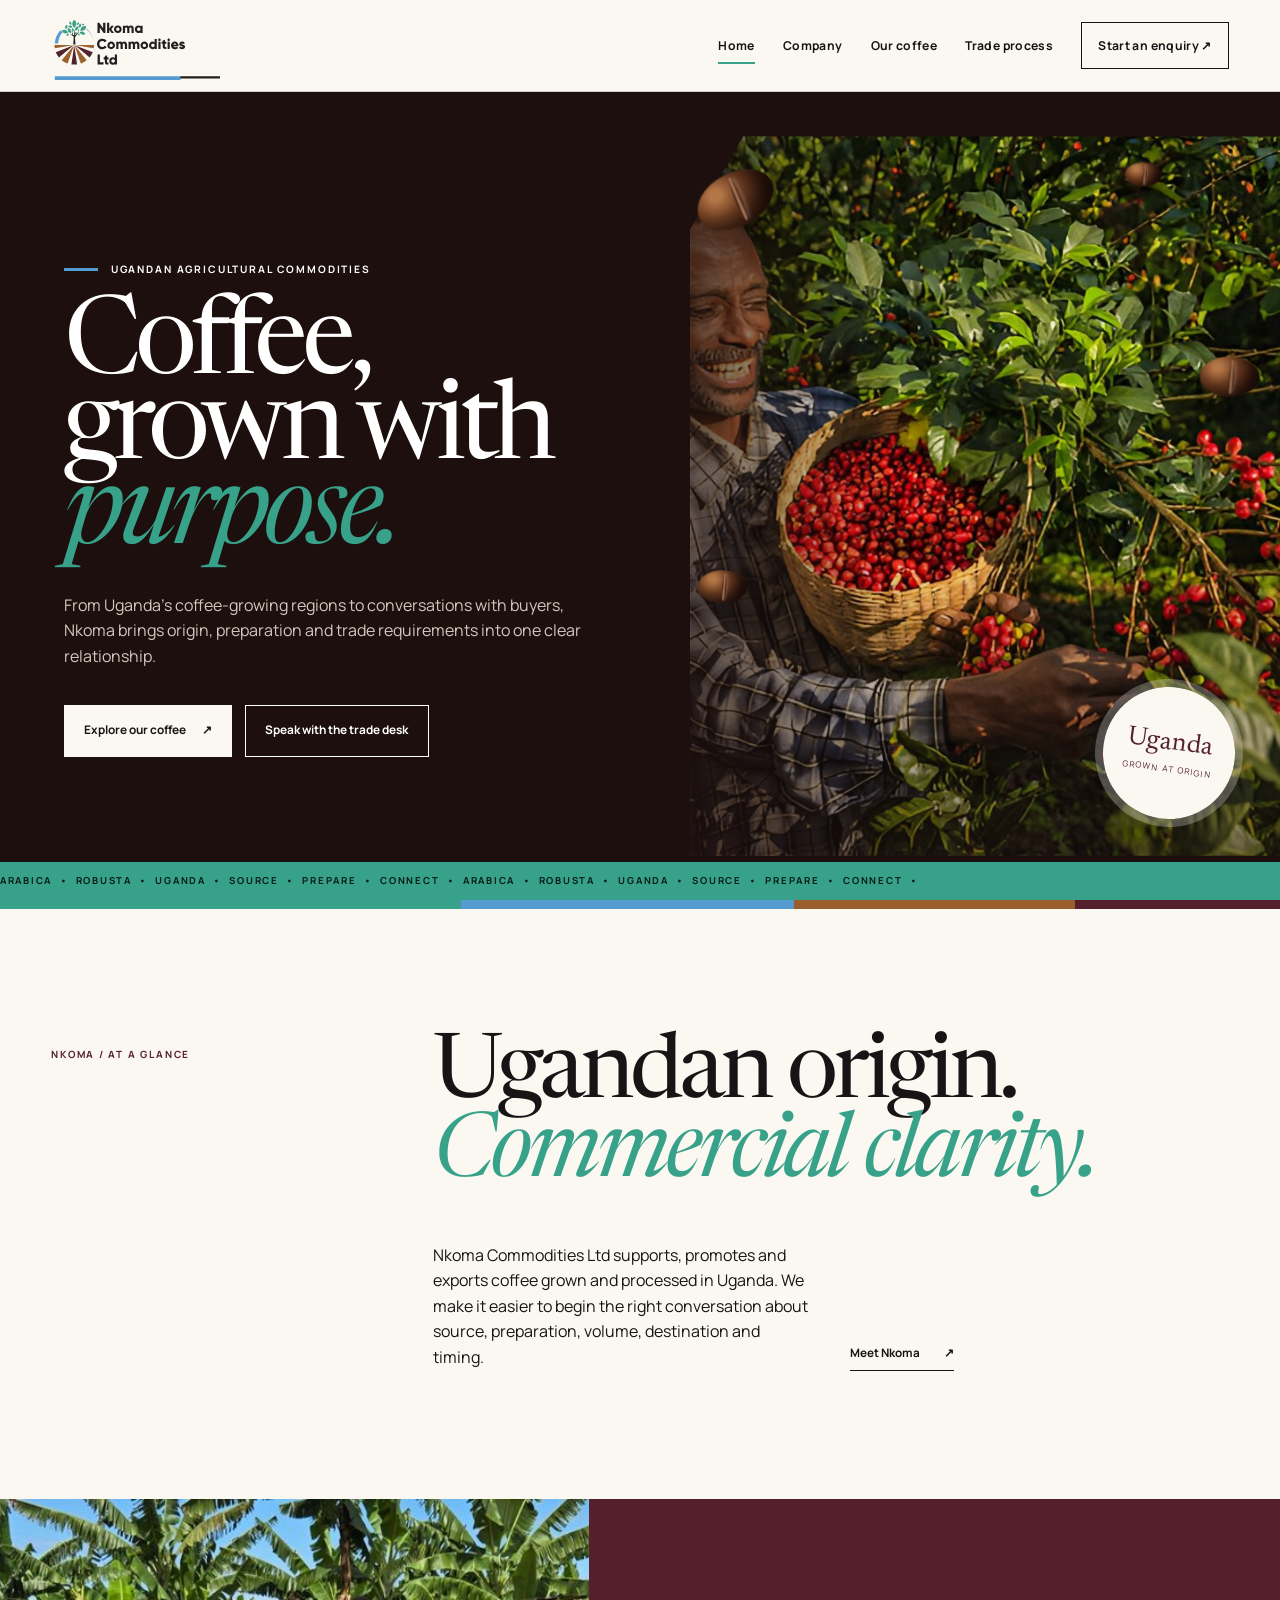
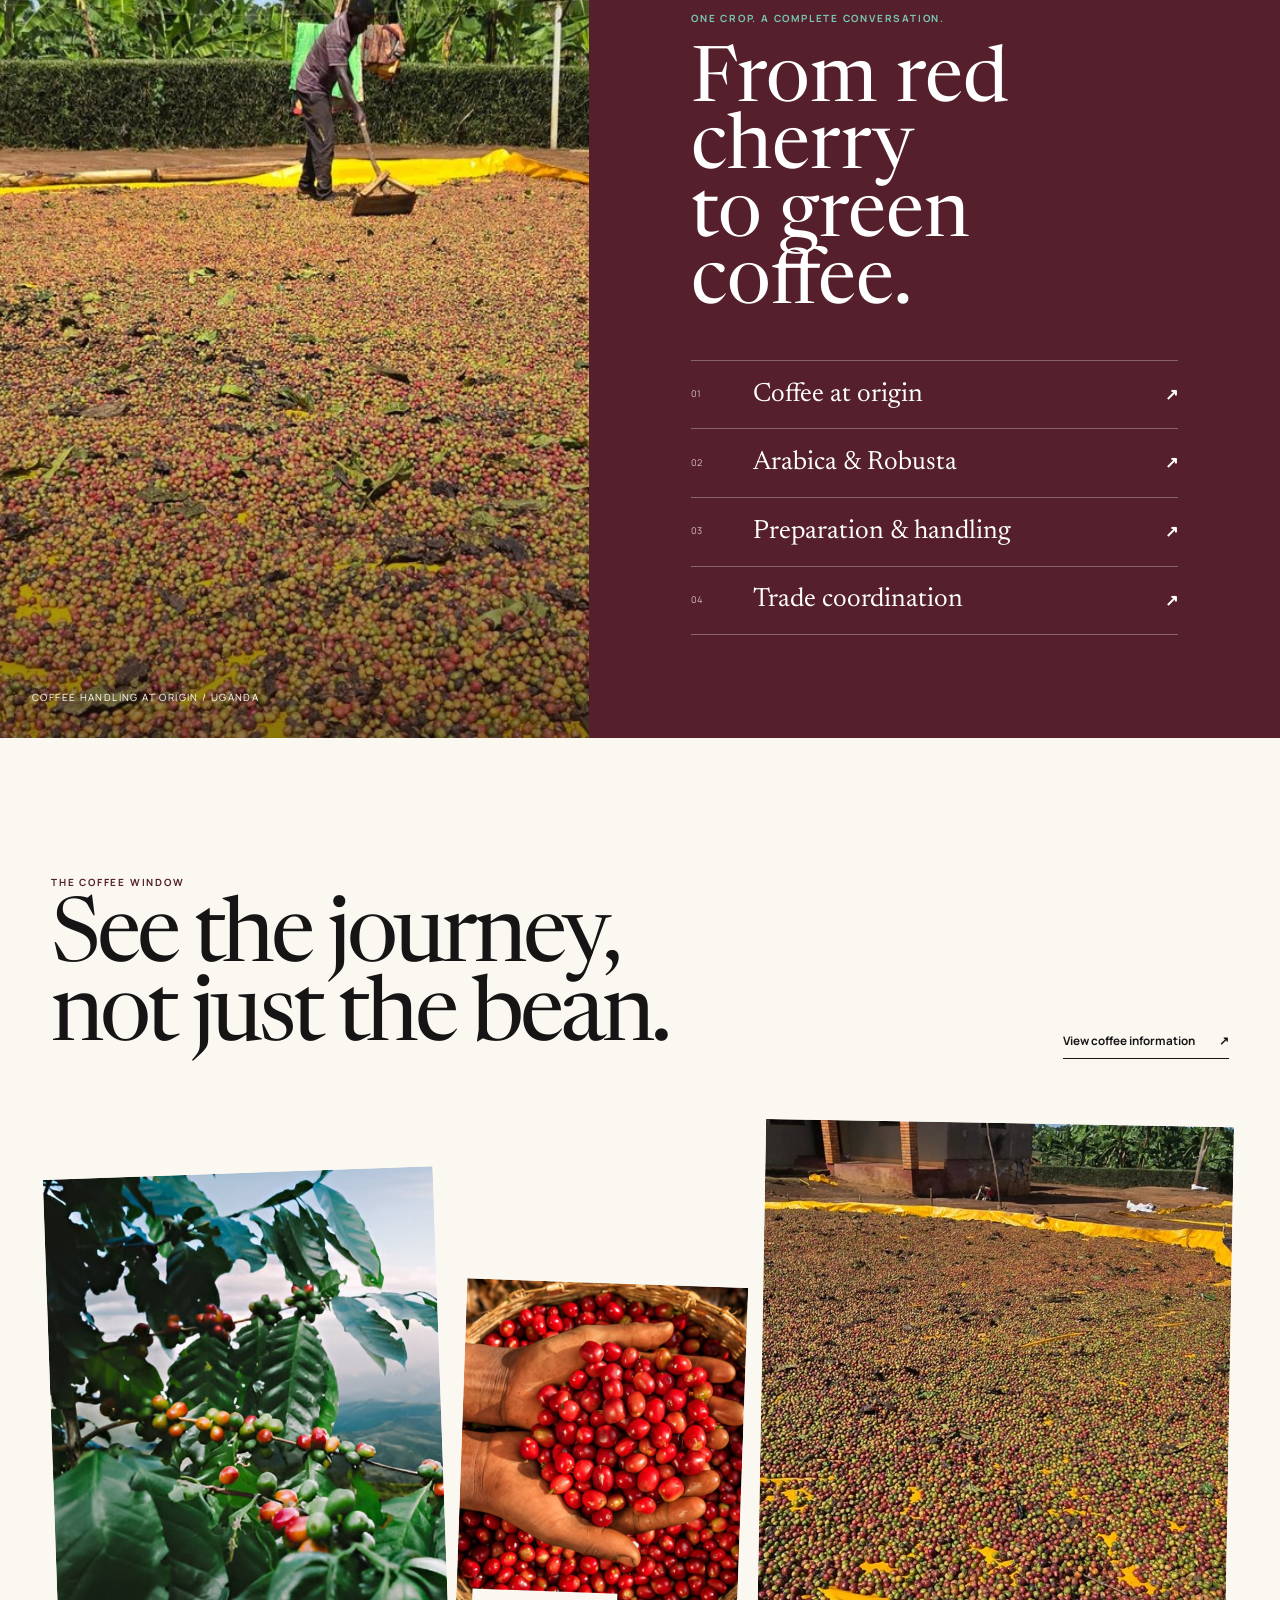
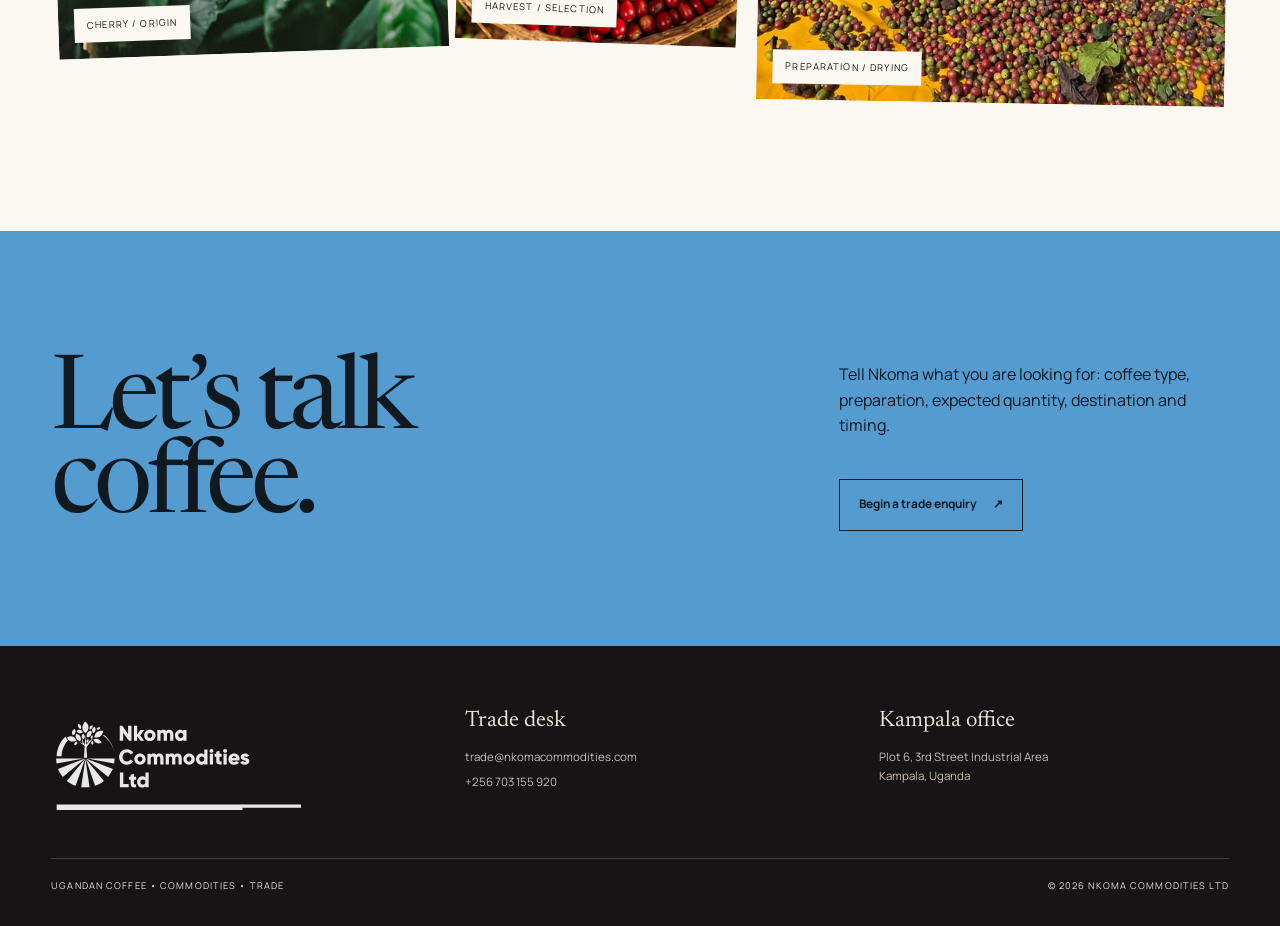
==== commit 688b89d8: "Rebuild Nkoma site around official brand identity" ====
--- a/index.html
+++ b/index.html
@@ -5,170 +5,211 @@
     <meta name="viewport" content="width=device-width,initial-scale=1" />
     <meta
       name="description"
-      content="Nkoma Commodities sources and coordinates the export of Ugandan Arabica and Robusta coffee."
+      content="Nkoma Commodities is a Kampala-based Ugandan commodities company supporting, promoting and exporting Ugandan coffee."
     />
-    <title>Nkoma Commodities | Uganda, At Origin</title>
-    <link rel="stylesheet" href="css/styles.css" />
+    <meta name="theme-color" content="#1c0f0d" />
+    <title>Nkoma Commodities | Ugandan Coffee, From Origin</title>
+    <link rel="icon" href="images/nkoma-logo.svg" type="image/svg+xml" />
+    <link rel="stylesheet" href="css/nkoma-v3.css" />
   </head>
-  <body class="trade-home">
-    <header class="trade-header">
-      <a class="trade-brand" href="index.html"
-        ><span>NKOMA</span
-        ><small>Commodities Ltd<br />Kampala, Uganda</small></a
-      >
-      <nav id="trade-navigation">
-        <a href="pages/about.html">Company</a><a href="#origins">Origins</a
-        ><a href="pages/export.html">Trade process</a
-        ><a class="trade-contact" href="pages/contact.html"
-          >Request a conversation ↗</a
-        >
-      </nav>
+  <body>
+    <header class="site-header">
+      <a class="site-logo" href="index.html" aria-label="Nkoma Commodities home"
+        ><img src="images/nkoma-logo.svg" alt="Nkoma Commodities Ltd"
+      /></a>
       <button
-        class="trade-menu"
+        class="menu-toggle"
         type="button"
-        aria-label="Open navigation"
-        aria-controls="trade-navigation"
+        aria-controls="site-navigation"
         aria-expanded="false"
       >
         Menu
       </button>
+      <nav
+        class="site-nav"
+        id="site-navigation"
+        aria-label="Primary navigation"
+      >
+        <a aria-current="page" href="index.html">Home</a
+        ><a href="pages/about.html">Company</a
+        ><a href="pages/coffee.html">Our coffee</a
+        ><a href="pages/export.html">Trade process</a
+        ><a class="nav-button" href="pages/contact.html">Start an enquiry ↗</a>
+      </nav>
     </header>
     <main>
-      <section class="trade-hero">
-        <div
-          class="trade-hero-photo"
-          role="img"
-          aria-label="Ugandan coffee farmer harvesting ripe coffee cherries"
-        ></div>
-        <div class="trade-hero-copy">
-          <p class="trade-index">UG / 01<br />GREEN COFFEE</p>
-          <h1>Uganda,<br /><em>at origin.</em></h1>
-          <p>
-            Arabica and Robusta sourced across Uganda’s coffee-growing regions,
-            prepared for clear export conversations.
+      <section class="home-hero">
+        <div class="hero-grid">
+          <div class="hero-copy reveal">
+            <p class="kicker">Ugandan agricultural commodities</p>
+            <h1>Coffee,<br />grown with <em>purpose.</em></h1>
+            <p>
+              From Uganda’s coffee-growing regions to conversations with buyers,
+              Nkoma brings origin, preparation and trade requirements into one
+              clear relationship.
+            </p>
+            <div class="hero-actions">
+              <a class="button button-light" href="pages/coffee.html"
+                >Explore our coffee <span>↗</span></a
+              ><a class="button button-line" href="pages/contact.html"
+                >Speak with the trade desk</a
+              >
+            </div>
+          </div>
+          <div
+            class="hero-visual"
+            aria-label="Coffee farmer harvesting ripe coffee cherries"
+          >
+            <div class="hero-photo"></div>
+            <div class="bean-field" aria-hidden="true">
+              <i class="bean one"></i><i class="bean two"></i
+              ><i class="bean three"></i><i class="bean four"></i>
+            </div>
+            <div class="origin-stamp">
+              <div><strong>Uganda</strong><span>GROWN AT ORIGIN</span></div>
+            </div>
+          </div>
+        </div>
+        <div class="hero-rail" aria-hidden="true">
+          <div>
+            ARABICA&nbsp;&nbsp;•&nbsp;&nbsp;ROBUSTA&nbsp;&nbsp;•&nbsp;&nbsp;UGANDA&nbsp;&nbsp;•&nbsp;&nbsp;SOURCE&nbsp;&nbsp;•&nbsp;&nbsp;PREPARE&nbsp;&nbsp;•&nbsp;&nbsp;CONNECT&nbsp;&nbsp;•&nbsp;&nbsp;ARABICA&nbsp;&nbsp;•&nbsp;&nbsp;ROBUSTA&nbsp;&nbsp;•&nbsp;&nbsp;UGANDA&nbsp;&nbsp;•&nbsp;&nbsp;SOURCE&nbsp;&nbsp;•&nbsp;&nbsp;PREPARE&nbsp;&nbsp;•&nbsp;&nbsp;CONNECT&nbsp;&nbsp;•&nbsp;&nbsp;
+          </div>
+        </div>
+      </section>
+      <div class="brand-stripe" aria-hidden="true">
+        <i></i><i></i><i></i><i></i>
+      </div>
+
+      <section class="statement">
+        <div class="wrap statement-grid reveal">
+          <p class="section-tag">Nkoma / at a glance</p>
+          <div>
+            <h2>Ugandan origin.<br /><em>Commercial clarity.</em></h2>
+            <div class="statement-copy">
+              <p>
+                Nkoma Commodities Ltd supports, promotes and exports coffee
+                grown and processed in Uganda. We make it easier to begin the
+                right conversation about source, preparation, volume,
+                destination and timing.
+              </p>
+              <a class="text-link" href="pages/about.html"
+                >Meet Nkoma <span>↗</span></a
+              >
+            </div>
+          </div>
+        </div>
+      </section>
+
+      <section class="journey">
+        <div class="journey-media">
+          <img
+            src="images/WhatsApp-Image-2025-05-23-at-14.27.20_2b39f6a4.jpg"
+            alt="Coffee drying at origin in Uganda"
+          /><span class="journey-caption"
+            >Coffee handling at origin / Uganda</span
+          >
+        </div>
+        <div class="journey-copy reveal">
+          <p class="section-tag" style="color: #77c8b4">
+            One crop. A complete conversation.
           </p>
-          <a href="pages/contact.html"
-            >Begin with your requirement <span>↗</span></a
-          >
-        </div>
-        <p class="trade-vertical">
-          KAMPALA · EAST AFRICA · 0.3476° N, 32.5825° E
-        </p>
-      </section>
-      <section class="trade-spec">
-        <div><small>Commodity</small><strong>Green coffee</strong></div>
-        <div><small>Species</small><strong>Arabica / Robusta</strong></div>
-        <div><small>Preparation</small><strong>Washed / Natural</strong></div>
-        <div><small>Trade office</small><strong>Kampala, Uganda</strong></div>
-      </section>
-      <section class="trade-statement">
-        <p class="trade-index">THE COMPANY / 02</p>
-        <div>
-          <h2>Not a coffee-shop story.<br />A <em>trade relationship.</em></h2>
-          <p>
-            Nkoma Commodities is an agricultural commodities company focused on
-            supporting, promoting and exporting coffee grown and processed in
-            Uganda. The conversation starts with origin, preparation, volume,
-            destination and timing.
-          </p>
-          <a class="trade-line-link" href="pages/about.html"
-            >Company profile ↗</a
-          >
-        </div>
-      </section>
-      <section class="trade-image-break">
-        <img
-          src="images/WhatsApp-Image-2025-05-23-at-14.27.21_df2f2b79.jpg"
-          alt="Coffee cherries laid out for drying in Uganda"
-        />
-        <div>
-          <span>POST-HARVEST</span>
-          <p>Drying coffee at origin</p>
-        </div>
-      </section>
-      <section class="trade-origins" id="origins">
-        <div class="trade-origin-head">
-          <p class="trade-index">ORIGIN INDEX / 03</p>
-          <h2>Five starting points<br />across Uganda.</h2>
-        </div>
-        <div class="trade-origin-list">
-          <a href="pages/coffee.html"
-            ><span>01</span><strong>Rwenzori</strong
-            ><small>Western Uganda</small><b>↗</b></a
-          ><a href="pages/coffee.html"
-            ><span>02</span><strong>Kisoro</strong
-            ><small>Southwestern Uganda</small><b>↗</b></a
-          ><a href="pages/coffee.html"
-            ><span>03</span><strong>Nyakishenyi</strong
-            ><small>Southwestern Uganda</small><b>↗</b></a
-          ><a href="pages/coffee.html"
-            ><span>04</span><strong>Mount Elgon</strong
-            ><small>Eastern Uganda</small><b>↗</b></a
-          ><a href="pages/coffee.html"
-            ><span>05</span><strong>Bugisu</strong><small>Eastern Uganda</small
-            ><b>↗</b></a
-          >
-        </div>
-      </section>
-      <section class="trade-process">
-        <div class="trade-process-photo">
-          <img
-            src="images/steptodown.com578983.jpg"
-            alt="Hands holding freshly harvested coffee cherries"
-          />
-        </div>
-        <div class="trade-process-copy">
-          <p class="trade-index">TRADE SEQUENCE / 04</p>
-          <h2>Requirements first.</h2>
-          <ol>
-            <li>
-              <span>01</span>
-              <div>
-                <strong>Define</strong>
-                <p>
-                  Origin, species, preparation, volume, destination and timing.
-                </p>
-              </div>
-            </li>
-            <li>
-              <span>02</span>
-              <div>
-                <strong>Source</strong>
-                <p>Discuss suitable coffee and current availability.</p>
-              </div>
-            </li>
-            <li>
-              <span>03</span>
-              <div>
-                <strong>Coordinate</strong>
-                <p>Align handling, documentation and shipment requirements.</p>
-              </div>
-            </li>
-          </ol>
-          <a class="trade-line-link" href="pages/export.html"
-            >View the trade process ↗</a
-          >
-        </div>
-      </section>
-      <section class="trade-enquiry">
-        <p class="trade-index">TRADE DESK / 05</p>
-        <h2>What are you<br />looking for?</h2>
-        <p>
-          Send the coffee type, preparation, quantity and destination. Nkoma
-          will respond with current information.
-        </p>
-        <div>
-          <a
-            href="mailto:trade@nkomacommodities.com?subject=Ugandan%20coffee%20trade%20enquiry"
-            >trade@nkomacommodities.com ↗</a
-          ><a href="tel:+256703155920">+256 703 155 920</a>
+          <h2>From red cherry<br />to green coffee.</h2>
+          <div class="journey-list">
+            <a href="pages/coffee.html"
+              ><span>01</span><strong>Coffee at origin</strong><b>↗</b></a
+            ><a href="pages/coffee.html"
+              ><span>02</span><strong>Arabica &amp; Robusta</strong><b>↗</b></a
+            ><a href="pages/export.html"
+              ><span>03</span><strong>Preparation &amp; handling</strong
+              ><b>↗</b></a
+            ><a href="pages/export.html"
+              ><span>04</span><strong>Trade coordination</strong><b>↗</b></a
+            >
+          </div>
+        </div>
+      </section>
+
+      <section class="coffee-window">
+        <div class="wrap">
+          <div class="coffee-head reveal">
+            <div>
+              <p class="section-tag">The coffee window</p>
+              <h2 class="section-title">
+                See the journey,<br />not just the bean.
+              </h2>
+            </div>
+            <a class="text-link" href="pages/coffee.html"
+              >View coffee information <span>↗</span></a
+            >
+          </div>
+          <div class="photo-ribbon">
+            <figure class="reveal">
+              <img
+                src="images/steptodown.com435624-1.jpg"
+                alt="Ripe coffee cherries on a coffee plant"
+              />
+              <figcaption>Cherry / origin</figcaption>
+            </figure>
+            <figure class="reveal">
+              <img
+                src="images/steptodown.com578983.jpg"
+                alt="Freshly harvested coffee cherries held over a basket"
+              />
+              <figcaption>Harvest / selection</figcaption>
+            </figure>
+            <figure class="reveal">
+              <img
+                src="images/WhatsApp-Image-2025-05-23-at-14.27.21_df2f2b79.jpg"
+                alt="Coffee drying on raised surfaces"
+              />
+              <figcaption>Preparation / drying</figcaption>
+            </figure>
+          </div>
+        </div>
+      </section>
+
+      <section class="contact-band">
+        <div class="wrap contact-band-grid reveal">
+          <h2>Let’s talk<br />coffee.</h2>
+          <div>
+            <p>
+              Tell Nkoma what you are looking for: coffee type, preparation,
+              expected quantity, destination and timing.
+            </p>
+            <a class="button" href="pages/contact.html"
+              >Begin a trade enquiry <span>↗</span></a
+            >
+          </div>
         </div>
       </section>
     </main>
-    <footer class="trade-footer">
-      <span>NKOMA COMMODITIES LTD</span
-      ><span>KAMPALA · UGANDA · EAST AFRICA</span><span>© 2026</span>
+    <footer class="site-footer">
+      <div class="wrap">
+        <div class="footer-grid">
+          <div>
+            <img
+              class="footer-logo"
+              src="images/nkoma-logo.svg"
+              alt="Nkoma Commodities Ltd"
+            />
+          </div>
+          <div>
+            <h3>Trade desk</h3>
+            <a href="mailto:trade@nkomacommodities.com"
+              >trade@nkomacommodities.com</a
+            ><a href="tel:+256703155920">+256 703 155 920</a>
+          </div>
+          <div>
+            <h3>Kampala office</h3>
+            <p>Plot 6, 3rd Street Industrial Area<br />Kampala, Uganda</p>
+          </div>
+        </div>
+        <div class="footer-bottom">
+          <span>Ugandan coffee • commodities • trade</span
+          ><span>© 2026 Nkoma Commodities Ltd</span>
+        </div>
+      </div>
     </footer>
-    <script src="js/main.js"></script>
+    <script src="js/nkoma-v3.js"></script>
   </body>
 </html>
--- a/css/nkoma-v3.css
+++ b/css/nkoma-v3.css
@@ -0,0 +1,924 @@
+@import url("https://fonts.googleapis.com/css2?family=DM+Sans:wght@400;500;600&family=Manrope:wght@400;500;600;700&family=Newsreader:ital,opsz,wght@0,6..72,400;1,6..72,400&display=swap");
+
+:root {
+  --ink: #171416;
+  --espresso: #1c0f0d;
+  --wine: #55202c;
+  --blue: #549bd0;
+  --green: #37a189;
+  --soil: #9a5e2d;
+  --cream: #f3ebda;
+  --paper: #fbf8f1;
+  --line: rgba(23, 20, 22, 0.18);
+  --sans: "Manrope", Arial, sans-serif;
+  --serif: "Newsreader", Georgia, serif;
+}
+
+* {
+  box-sizing: border-box;
+}
+html {
+  scroll-behavior: smooth;
+}
+body {
+  margin: 0;
+  color: var(--ink);
+  background: var(--paper);
+  font-family: var(--sans);
+  line-height: 1.6;
+}
+body.menu-open {
+  overflow: hidden;
+}
+img {
+  display: block;
+  width: 100%;
+}
+a {
+  color: inherit;
+}
+button,
+input,
+textarea {
+  font: inherit;
+}
+.wrap {
+  width: min(1340px, calc(100% - clamp(2rem, 8vw, 8rem)));
+  margin: auto;
+}
+
+.site-header {
+  height: 92px;
+  padding: 0 clamp(1rem, 4vw, 4rem);
+  display: flex;
+  align-items: center;
+  justify-content: space-between;
+  position: relative;
+  z-index: 50;
+  background: var(--paper);
+  border-bottom: 1px solid var(--line);
+}
+.site-logo {
+  display: block;
+  width: 242px;
+  height: 68px;
+  text-decoration: none;
+}
+.site-logo img {
+  width: 100%;
+  height: 100%;
+  object-fit: contain;
+  object-position: left center;
+}
+.site-nav {
+  display: flex;
+  align-items: center;
+  gap: clamp(1rem, 2.2vw, 2.3rem);
+}
+.site-nav a {
+  text-decoration: none;
+  font-size: 0.76rem;
+  font-weight: 700;
+  letter-spacing: 0.03em;
+}
+.site-nav a:not(.nav-button) {
+  position: relative;
+}
+.site-nav a:not(.nav-button)::after {
+  content: "";
+  position: absolute;
+  left: 0;
+  right: 100%;
+  bottom: -0.55rem;
+  height: 2px;
+  background: var(--green);
+  transition: right 0.25s;
+}
+.site-nav a:hover::after,
+.site-nav a[aria-current="page"]::after {
+  right: 0;
+}
+.nav-button {
+  border: 1px solid var(--ink);
+  padding: 0.82rem 1rem;
+  transition:
+    background 0.25s,
+    color 0.25s;
+}
+.nav-button:hover {
+  background: var(--ink);
+  color: white;
+}
+.menu-toggle {
+  display: none;
+  background: transparent;
+  border: 1px solid var(--ink);
+  min-width: 70px;
+  padding: 0.7rem;
+}
+
+.home-hero {
+  min-height: calc(100vh - 92px);
+  background: var(--espresso);
+  color: white;
+  overflow: hidden;
+  position: relative;
+}
+.hero-grid {
+  min-height: calc(100vh - 92px);
+  display: grid;
+  grid-template-columns: 52% 48%;
+}
+.hero-copy {
+  padding: clamp(4rem, 8vw, 8.5rem) 5vw clamp(4rem, 6vw, 7rem);
+  position: relative;
+  z-index: 3;
+  display: flex;
+  flex-direction: column;
+  justify-content: center;
+}
+.kicker {
+  display: flex;
+  align-items: center;
+  gap: 0.8rem;
+  margin: 0 0 1.8rem;
+  font-size: 0.64rem;
+  font-weight: 700;
+  letter-spacing: 0.18em;
+  text-transform: uppercase;
+}
+.kicker::before {
+  content: "";
+  width: 34px;
+  height: 3px;
+  background: var(--blue);
+}
+.hero-copy h1 {
+  max-width: 760px;
+  margin: 0;
+  font: 400 clamp(4.5rem, 8.5vw, 9.4rem)/0.78 var(--serif);
+  letter-spacing: -0.055em;
+}
+.hero-copy h1 em {
+  color: var(--green);
+  font-weight: 400;
+}
+.hero-copy > p:not(.kicker) {
+  max-width: 540px;
+  color: #d4c8be;
+  font-size: 1rem;
+  margin: 2rem 0 0;
+}
+.hero-actions {
+  display: flex;
+  gap: 0.8rem;
+  flex-wrap: wrap;
+  margin-top: 2.2rem;
+}
+.button {
+  min-height: 52px;
+  padding: 0.85rem 1.2rem;
+  display: inline-flex;
+  align-items: center;
+  justify-content: center;
+  gap: 1rem;
+  border: 1px solid currentColor;
+  text-decoration: none;
+  font-size: 0.74rem;
+  font-weight: 700;
+  transition:
+    transform 0.25s,
+    background 0.25s,
+    color 0.25s;
+}
+.button:hover {
+  transform: translateY(-3px);
+}
+.button-light {
+  background: var(--paper);
+  color: var(--ink);
+  border-color: var(--paper);
+}
+.button-line {
+  color: white;
+}
+.hero-visual {
+  min-height: 670px;
+  position: relative;
+  perspective: 1200px;
+}
+.hero-photo {
+  position: absolute;
+  inset: 5.5% 0 5.5% 4%;
+  background: url("../images/steptodown.com236864.jpg") center/cover;
+  clip-path: polygon(9% 0, 100% 0, 100% 100%, 0 100%, 0 13%);
+}
+.hero-photo::after {
+  content: "";
+  position: absolute;
+  inset: 0;
+  background:
+    linear-gradient(90deg, rgba(28, 15, 13, 0.7), transparent 35%),
+    linear-gradient(0deg, rgba(28, 15, 13, 0.5), transparent 45%);
+}
+.origin-stamp {
+  position: absolute;
+  z-index: 4;
+  right: 6%;
+  bottom: 9%;
+  width: 148px;
+  aspect-ratio: 1;
+  border-radius: 50%;
+  background: var(--paper);
+  color: var(--wine);
+  display: grid;
+  place-items: center;
+  text-align: center;
+  transform: rotate(8deg);
+  border: 8px solid rgba(255, 255, 255, 0.25);
+  background-clip: padding-box;
+}
+.origin-stamp strong {
+  font: 400 1.65rem/1 var(--serif);
+}
+.origin-stamp span {
+  display: block;
+  font-size: 0.52rem;
+  letter-spacing: 0.14em;
+  margin-top: 0.35rem;
+}
+.bean-field {
+  position: absolute;
+  inset: 0;
+  z-index: 5;
+  pointer-events: none;
+  transform-style: preserve-3d;
+}
+.bean {
+  --r: 0deg;
+  position: absolute;
+  width: clamp(54px, 6vw, 100px);
+  aspect-ratio: 1.5;
+  border-radius: 50%;
+  background: radial-gradient(
+    circle at 30% 25%,
+    #b47748 0 8%,
+    #744224 34%,
+    #35190f 72%,
+    #170a07 100%
+  );
+  box-shadow:
+    inset -12px -10px 18px rgba(0, 0, 0, 0.45),
+    0 25px 35px rgba(0, 0, 0, 0.36);
+  transform: translate3d(var(--mx, 0), var(--my, 0), var(--z, 0))
+    rotate(var(--r));
+  animation: beanFloat 5s ease-in-out infinite alternate;
+}
+.bean::after {
+  content: "";
+  position: absolute;
+  left: 49%;
+  top: 7%;
+  width: 8%;
+  height: 86%;
+  background: linear-gradient(90deg, #1c0905, #b9825d 45%, #28100a);
+  border-radius: 60%;
+  transform: rotate(5deg);
+  box-shadow: 3px 0 3px rgba(255, 255, 255, 0.14);
+}
+.bean.one {
+  top: 12%;
+  left: 7%;
+  --r: -28deg;
+  --z: 60px;
+}
+.bean.two {
+  top: 32%;
+  right: 2%;
+  --r: 38deg;
+  --z: 120px;
+  animation-delay: -2s;
+  transform: scale(0.78);
+}
+.bean.three {
+  top: 58%;
+  left: 3%;
+  --r: 18deg;
+  --z: 80px;
+  animation-delay: -3s;
+  transform: scale(0.64);
+}
+.bean.four {
+  top: 7%;
+  right: 16%;
+  --r: 72deg;
+  --z: 40px;
+  animation-delay: -1s;
+  transform: scale(0.48);
+}
+@keyframes beanFloat {
+  to {
+    margin-top: -18px;
+    rotate: 5deg;
+  }
+}
+.hero-rail {
+  position: absolute;
+  z-index: 6;
+  left: 0;
+  right: 0;
+  bottom: 0;
+  height: 38px;
+  display: flex;
+  align-items: center;
+  overflow: hidden;
+  background: var(--green);
+  color: #071c17;
+  font-size: 0.6rem;
+  font-weight: 700;
+  letter-spacing: 0.18em;
+  white-space: nowrap;
+}
+.hero-rail div {
+  min-width: max-content;
+  animation: marquee 22s linear infinite;
+}
+@keyframes marquee {
+  to {
+    transform: translateX(-50%);
+  }
+}
+
+.brand-stripe {
+  display: grid;
+  grid-template-columns: 36% 26% 22% 16%;
+  height: 9px;
+}
+.brand-stripe i:nth-child(1) {
+  background: var(--green);
+}
+.brand-stripe i:nth-child(2) {
+  background: var(--blue);
+}
+.brand-stripe i:nth-child(3) {
+  background: var(--soil);
+}
+.brand-stripe i:nth-child(4) {
+  background: var(--wine);
+}
+.statement {
+  background: var(--paper);
+  padding: clamp(6rem, 10vw, 11rem) 0;
+}
+.statement-grid {
+  display: grid;
+  grid-template-columns: 0.52fr 1.48fr;
+  gap: 8vw;
+}
+.section-tag {
+  font-size: 0.62rem;
+  font-weight: 700;
+  letter-spacing: 0.18em;
+  text-transform: uppercase;
+  color: var(--wine);
+}
+.statement h2,
+.page-intro h1,
+.section-title {
+  font: 400 clamp(3.6rem, 7vw, 7.8rem)/0.88 var(--serif);
+  letter-spacing: -0.045em;
+  margin: 0;
+}
+.statement h2 em {
+  color: var(--green);
+  font-weight: 400;
+}
+.statement-copy {
+  display: grid;
+  grid-template-columns: 1fr 1fr;
+  gap: 3vw;
+  align-items: end;
+  margin-top: 3rem;
+}
+.statement-copy p {
+  margin: 0;
+  max-width: 560px;
+}
+.text-link {
+  display: inline-flex;
+  gap: 1.5rem;
+  align-items: center;
+  padding-bottom: 0.45rem;
+  border-bottom: 1px solid;
+  text-decoration: none;
+  font-size: 0.73rem;
+  font-weight: 700;
+  width: max-content;
+}
+
+.journey {
+  background: var(--wine);
+  color: white;
+  display: grid;
+  grid-template-columns: 46% 54%;
+  min-height: 780px;
+}
+.journey-media {
+  position: relative;
+  overflow: hidden;
+}
+.journey-media img {
+  height: 100%;
+  object-fit: cover;
+}
+.journey-media::after {
+  content: "";
+  position: absolute;
+  inset: 0;
+  background: linear-gradient(0deg, rgba(28, 15, 13, 0.52), transparent 55%);
+}
+.journey-caption {
+  position: absolute;
+  z-index: 2;
+  bottom: 2rem;
+  left: 2rem;
+  font-size: 0.62rem;
+  text-transform: uppercase;
+  letter-spacing: 0.14em;
+}
+.journey-copy {
+  padding: clamp(4rem, 8vw, 8rem);
+  display: flex;
+  flex-direction: column;
+  justify-content: center;
+}
+.journey-copy h2 {
+  margin: 0.8rem 0 2.5rem;
+  font: 400 clamp(3.5rem, 6vw, 6.5rem)/0.88 var(--serif);
+}
+.journey-list {
+  border-top: 1px solid rgba(255, 255, 255, 0.3);
+}
+.journey-list a {
+  display: grid;
+  grid-template-columns: 46px 1fr auto;
+  align-items: center;
+  gap: 1rem;
+  padding: 1.3rem 0;
+  border-bottom: 1px solid rgba(255, 255, 255, 0.3);
+  text-decoration: none;
+}
+.journey-list span {
+  font-size: 0.58rem;
+  color: #d8bfc4;
+}
+.journey-list strong {
+  font: 400 1.65rem var(--serif);
+}
+
+.coffee-window {
+  padding: clamp(6rem, 10vw, 10rem) 0;
+  overflow: hidden;
+}
+.coffee-head {
+  display: flex;
+  justify-content: space-between;
+  align-items: end;
+  gap: 2rem;
+  margin-bottom: 4rem;
+}
+.coffee-head h2 {
+  max-width: 790px;
+}
+.photo-ribbon {
+  display: grid;
+  grid-template-columns: 1fr 0.72fr 1.2fr;
+  gap: 1.25rem;
+  align-items: center;
+}
+.photo-ribbon figure {
+  margin: 0;
+  position: relative;
+  overflow: hidden;
+  background: #ddd;
+}
+.photo-ribbon figure:nth-child(1) {
+  height: 480px;
+  transform: rotate(-2deg);
+}
+.photo-ribbon figure:nth-child(2) {
+  height: 360px;
+  transform: translateY(50px) rotate(2deg);
+}
+.photo-ribbon figure:nth-child(3) {
+  height: 580px;
+  transform: rotate(1deg);
+}
+.photo-ribbon img {
+  height: 100%;
+  object-fit: cover;
+  transition: transform 0.8s cubic-bezier(0.2, 0.8, 0.2, 1);
+}
+.photo-ribbon figure:hover img {
+  transform: scale(1.04);
+}
+.photo-ribbon figcaption {
+  position: absolute;
+  left: 1rem;
+  bottom: 1rem;
+  background: var(--paper);
+  padding: 0.6rem 0.8rem;
+  font-size: 0.59rem;
+  letter-spacing: 0.12em;
+  text-transform: uppercase;
+}
+
+.contact-band {
+  padding: clamp(5rem, 9vw, 9rem) 0;
+  background: var(--blue);
+  color: #101820;
+}
+.contact-band-grid {
+  display: grid;
+  grid-template-columns: 1.3fr 0.7fr;
+  gap: 5vw;
+  align-items: end;
+}
+.contact-band h2 {
+  margin: 0;
+  font: 400 clamp(4.3rem, 8vw, 9rem)/0.82 var(--serif);
+  letter-spacing: -0.05em;
+}
+.contact-band p {
+  max-width: 480px;
+}
+.contact-band .button {
+  margin-top: 1.5rem;
+}
+
+.site-footer {
+  background: var(--ink);
+  color: #e9e2d6;
+  padding: 4rem 0 2rem;
+}
+.footer-grid {
+  display: grid;
+  grid-template-columns: 1fr 1fr 1fr;
+  gap: 4rem;
+}
+.footer-logo {
+  width: 250px;
+  filter: brightness(0) invert(1);
+  opacity: 0.9;
+}
+.site-footer h3 {
+  font: 400 1.4rem var(--serif);
+  margin: 0 0 1rem;
+}
+.site-footer p,
+.site-footer a {
+  font-size: 0.72rem;
+  color: #c7beb4;
+}
+.site-footer a {
+  display: block;
+  margin: 0.4rem 0;
+  text-decoration: none;
+}
+.footer-bottom {
+  border-top: 1px solid #443c40;
+  margin-top: 3rem;
+  padding-top: 1.2rem;
+  display: flex;
+  justify-content: space-between;
+  font-size: 0.58rem;
+  letter-spacing: 0.12em;
+  text-transform: uppercase;
+}
+
+.page-intro {
+  background: var(--cream);
+  padding: clamp(5rem, 9vw, 9rem) 0;
+  overflow: hidden;
+}
+.page-intro-grid {
+  display: grid;
+  grid-template-columns: 1fr 1fr;
+  gap: 6vw;
+  align-items: end;
+}
+.page-intro h1 {
+  color: var(--wine);
+}
+.page-intro p {
+  max-width: 560px;
+  font-size: 1.05rem;
+}
+.page-image {
+  height: min(70vh, 700px);
+  overflow: hidden;
+}
+.page-image img {
+  height: 100%;
+  object-fit: cover;
+}
+.content-section {
+  padding: clamp(5rem, 9vw, 9rem) 0;
+}
+.content-split {
+  display: grid;
+  grid-template-columns: 0.72fr 1.28fr;
+  gap: 8vw;
+}
+.content-split h2 {
+  font: 400 clamp(2.8rem, 5vw, 5.5rem)/0.92 var(--serif);
+  margin: 0;
+}
+.content-split .lead {
+  font: 400 clamp(1.45rem, 2.7vw, 2.6rem)/1.18 var(--serif);
+  margin-top: 0;
+}
+.values {
+  background: var(--wine);
+  color: white;
+}
+.value-grid {
+  display: grid;
+  grid-template-columns: repeat(2, 1fr);
+  border-top: 1px solid rgba(255, 255, 255, 0.3);
+}
+.value {
+  padding: 2rem 2rem 2rem 0;
+  border-bottom: 1px solid rgba(255, 255, 255, 0.3);
+}
+.value:nth-child(odd) {
+  border-right: 1px solid rgba(255, 255, 255, 0.3);
+}
+.value:nth-child(even) {
+  padding-left: 2rem;
+}
+.value b {
+  color: var(--blue);
+  font-size: 0.62rem;
+}
+.value h3 {
+  font: 400 2rem var(--serif);
+  margin: 0.5rem 0;
+}
+.value p {
+  color: #d5c6ca;
+}
+.product-grid {
+  display: grid;
+  grid-template-columns: repeat(2, 1fr);
+  border-top: 1px solid var(--line);
+}
+.product {
+  padding: 2rem 2rem 2rem 0;
+  border-bottom: 1px solid var(--line);
+}
+.product:nth-child(odd) {
+  border-right: 1px solid var(--line);
+}
+.product:nth-child(even) {
+  padding-left: 2rem;
+}
+.product b {
+  color: var(--green);
+  font-size: 0.62rem;
+}
+.product h3 {
+  font: 400 2rem var(--serif);
+  margin: 0.5rem 0;
+}
+.service-list {
+  border-top: 1px solid var(--line);
+}
+.service {
+  display: grid;
+  grid-template-columns: 54px 0.7fr 1.3fr;
+  gap: 2rem;
+  padding: 1.6rem 0;
+  border-bottom: 1px solid var(--line);
+}
+.service span {
+  color: var(--wine);
+  font-weight: 700;
+}
+.service h3 {
+  font: 400 1.8rem var(--serif);
+  margin: 0;
+}
+.service p {
+  margin: 0;
+}
+.contact-layout {
+  display: grid;
+  grid-template-columns: 0.8fr 1.2fr;
+  gap: 8vw;
+}
+.contact-list {
+  border-top: 1px solid var(--line);
+}
+.contact-list a,
+.contact-list div {
+  display: grid;
+  grid-template-columns: 120px 1fr;
+  padding: 1.25rem 0;
+  border-bottom: 1px solid var(--line);
+  text-decoration: none;
+}
+.contact-list small {
+  text-transform: uppercase;
+  letter-spacing: 0.12em;
+  font-size: 0.57rem;
+  color: var(--wine);
+}
+.reveal {
+  opacity: 0;
+  transform: translateY(35px);
+  transition:
+    opacity 0.8s,
+    transform 0.8s;
+}
+.reveal.visible {
+  opacity: 1;
+  transform: none;
+}
+
+@media (max-width: 900px) {
+  .site-header {
+    height: 78px;
+  }
+  .site-logo {
+    width: 190px;
+    height: 58px;
+  }
+  .menu-toggle {
+    display: block;
+  }
+  .site-nav {
+    display: none;
+    position: fixed;
+    inset: 78px 0 0;
+    background: var(--paper);
+    padding: 2rem 1rem;
+    flex-direction: column;
+    align-items: stretch;
+    z-index: 49;
+  }
+  .site-nav.open {
+    display: flex;
+  }
+  .site-nav a {
+    font: 400 2.2rem var(--serif);
+    padding: 0.6rem 0;
+    border-bottom: 1px solid var(--line);
+  }
+  .site-nav .nav-button {
+    text-align: center;
+    font: 700 0.8rem var(--sans);
+    margin-top: 1rem;
+  }
+  .hero-grid,
+  .journey,
+  .statement-grid,
+  .contact-band-grid,
+  .page-intro-grid,
+  .content-split,
+  .contact-layout {
+    grid-template-columns: 1fr;
+  }
+  .hero-copy {
+    padding: 4.5rem 1rem 3rem;
+  }
+  .hero-copy h1 {
+    font-size: clamp(4.1rem, 22vw, 6.2rem);
+  }
+  .hero-visual {
+    min-height: 68vh;
+  }
+  .hero-photo {
+    inset: 0;
+  }
+  .origin-stamp {
+    width: 112px;
+  }
+  .statement-grid {
+    gap: 2rem;
+  }
+  .statement-copy {
+    grid-template-columns: 1fr;
+    gap: 2rem;
+  }
+  .journey {
+    min-height: auto;
+  }
+  .journey-media {
+    height: 70vh;
+  }
+  .journey-copy {
+    padding: 5rem 1rem;
+  }
+  .coffee-head {
+    align-items: start;
+    flex-direction: column;
+  }
+  .photo-ribbon {
+    grid-template-columns: 1fr 1fr;
+  }
+  .photo-ribbon figure:nth-child(1),
+  .photo-ribbon figure:nth-child(2),
+  .photo-ribbon figure:nth-child(3) {
+    transform: none;
+    height: 360px;
+  }
+  .photo-ribbon figure:nth-child(3) {
+    grid-column: 1/-1;
+  }
+  .footer-grid {
+    grid-template-columns: 1fr;
+    gap: 2rem;
+  }
+  .footer-bottom {
+    flex-direction: column;
+    gap: 0.6rem;
+  }
+  .page-intro-grid {
+    gap: 2rem;
+  }
+  .page-image {
+    height: 58vh;
+  }
+  .content-split {
+    gap: 2rem;
+  }
+}
+@media (max-width: 580px) {
+  .wrap {
+    width: calc(100% - 2rem);
+  }
+  .hero-visual {
+    min-height: 56vh;
+  }
+  .bean {
+    width: 62px;
+  }
+  .hero-actions {
+    flex-direction: column;
+    align-items: stretch;
+  }
+  .button {
+    width: 100%;
+  }
+  .photo-ribbon {
+    grid-template-columns: 1fr;
+  }
+  .photo-ribbon figure:nth-child(3) {
+    grid-column: auto;
+  }
+  .photo-ribbon figure:nth-child(1),
+  .photo-ribbon figure:nth-child(2),
+  .photo-ribbon figure:nth-child(3) {
+    height: 420px;
+  }
+  .value-grid,
+  .product-grid {
+    grid-template-columns: 1fr;
+  }
+  .value:nth-child(odd),
+  .product:nth-child(odd) {
+    border-right: 0;
+  }
+  .value:nth-child(even),
+  .product:nth-child(even) {
+    padding-left: 0;
+  }
+  .service {
+    grid-template-columns: 36px 1fr;
+  }
+  .service p {
+    grid-column: 2;
+  }
+  .contact-list a,
+  .contact-list div {
+    grid-template-columns: 1fr;
+    gap: 0.3rem;
+  }
+}
+@media (prefers-reduced-motion: reduce) {
+  html {
+    scroll-behavior: auto;
+  }
+  *,
+  *::before,
+  *::after {
+    animation-duration: 0.01ms !important;
+    animation-iteration-count: 1 !important;
+    transition-duration: 0.01ms !important;
+  }
+  .reveal {
+    opacity: 1;
+    transform: none;
+  }
+}
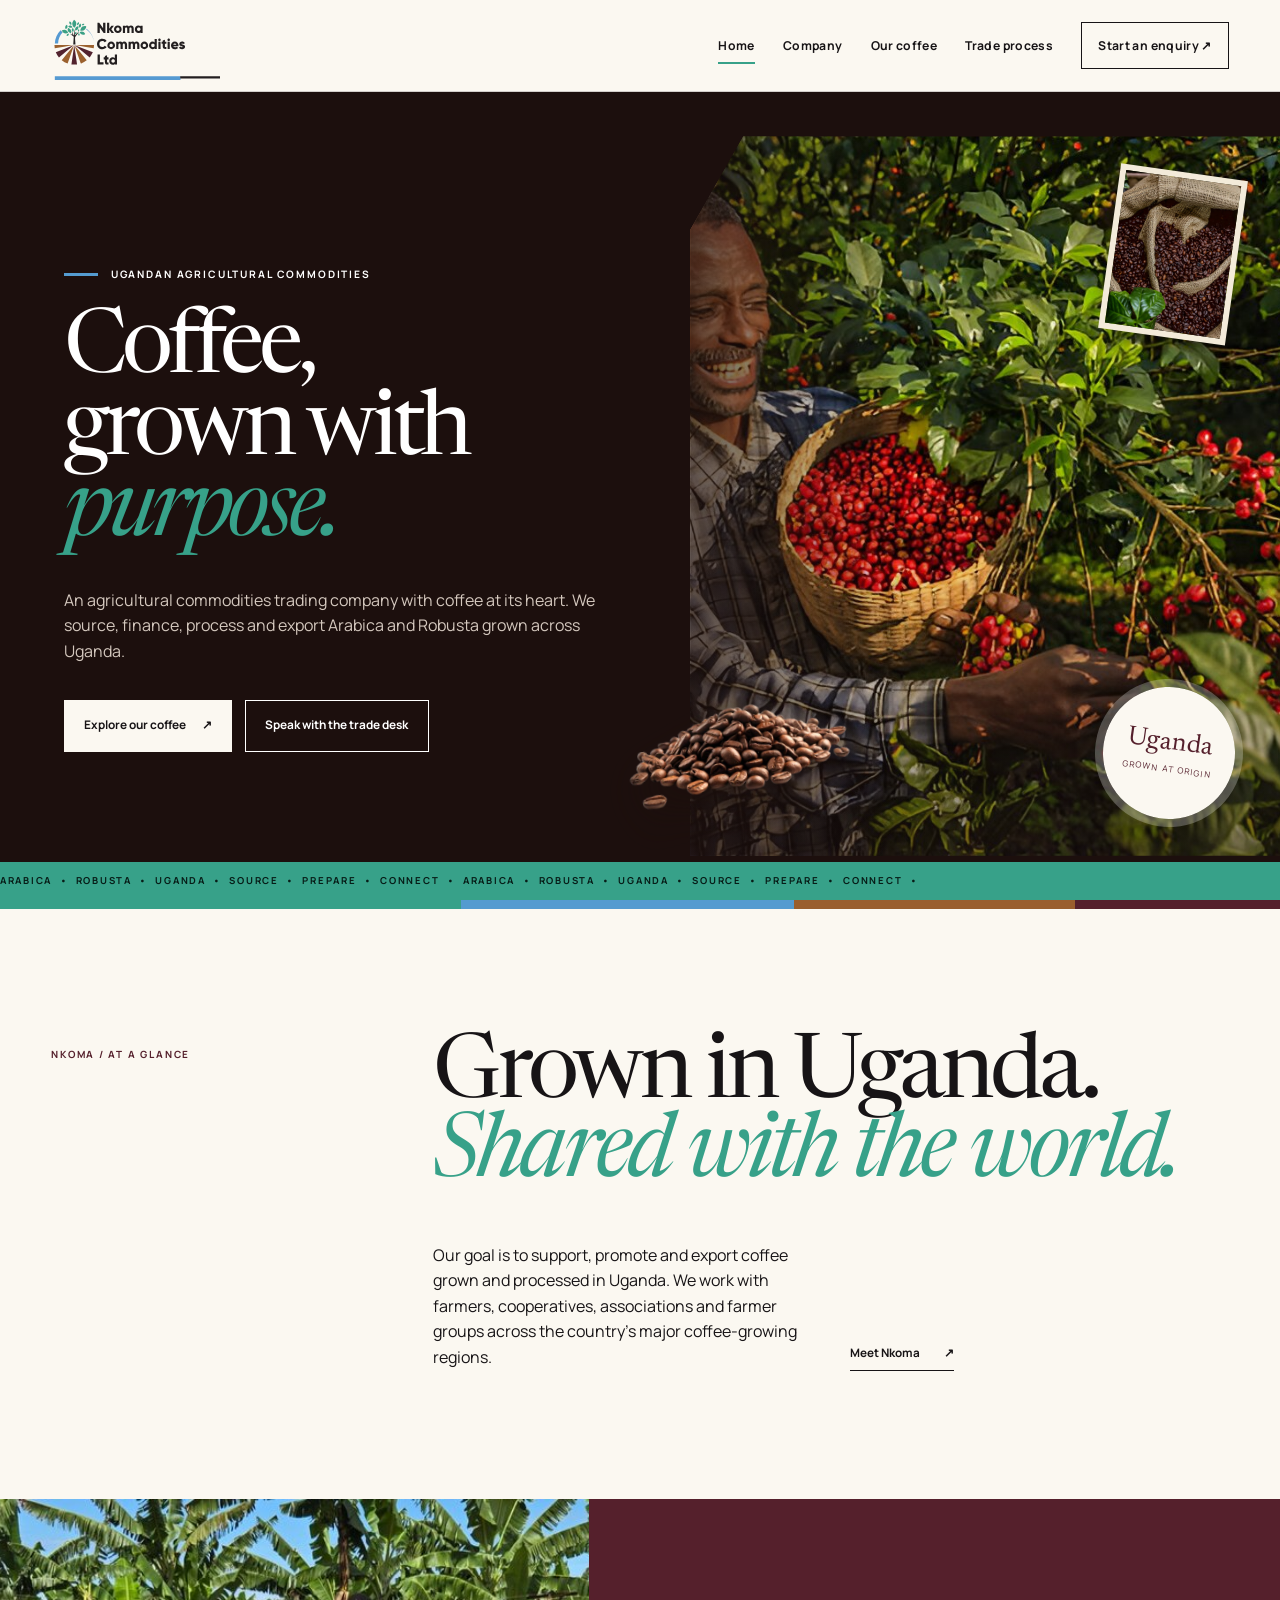
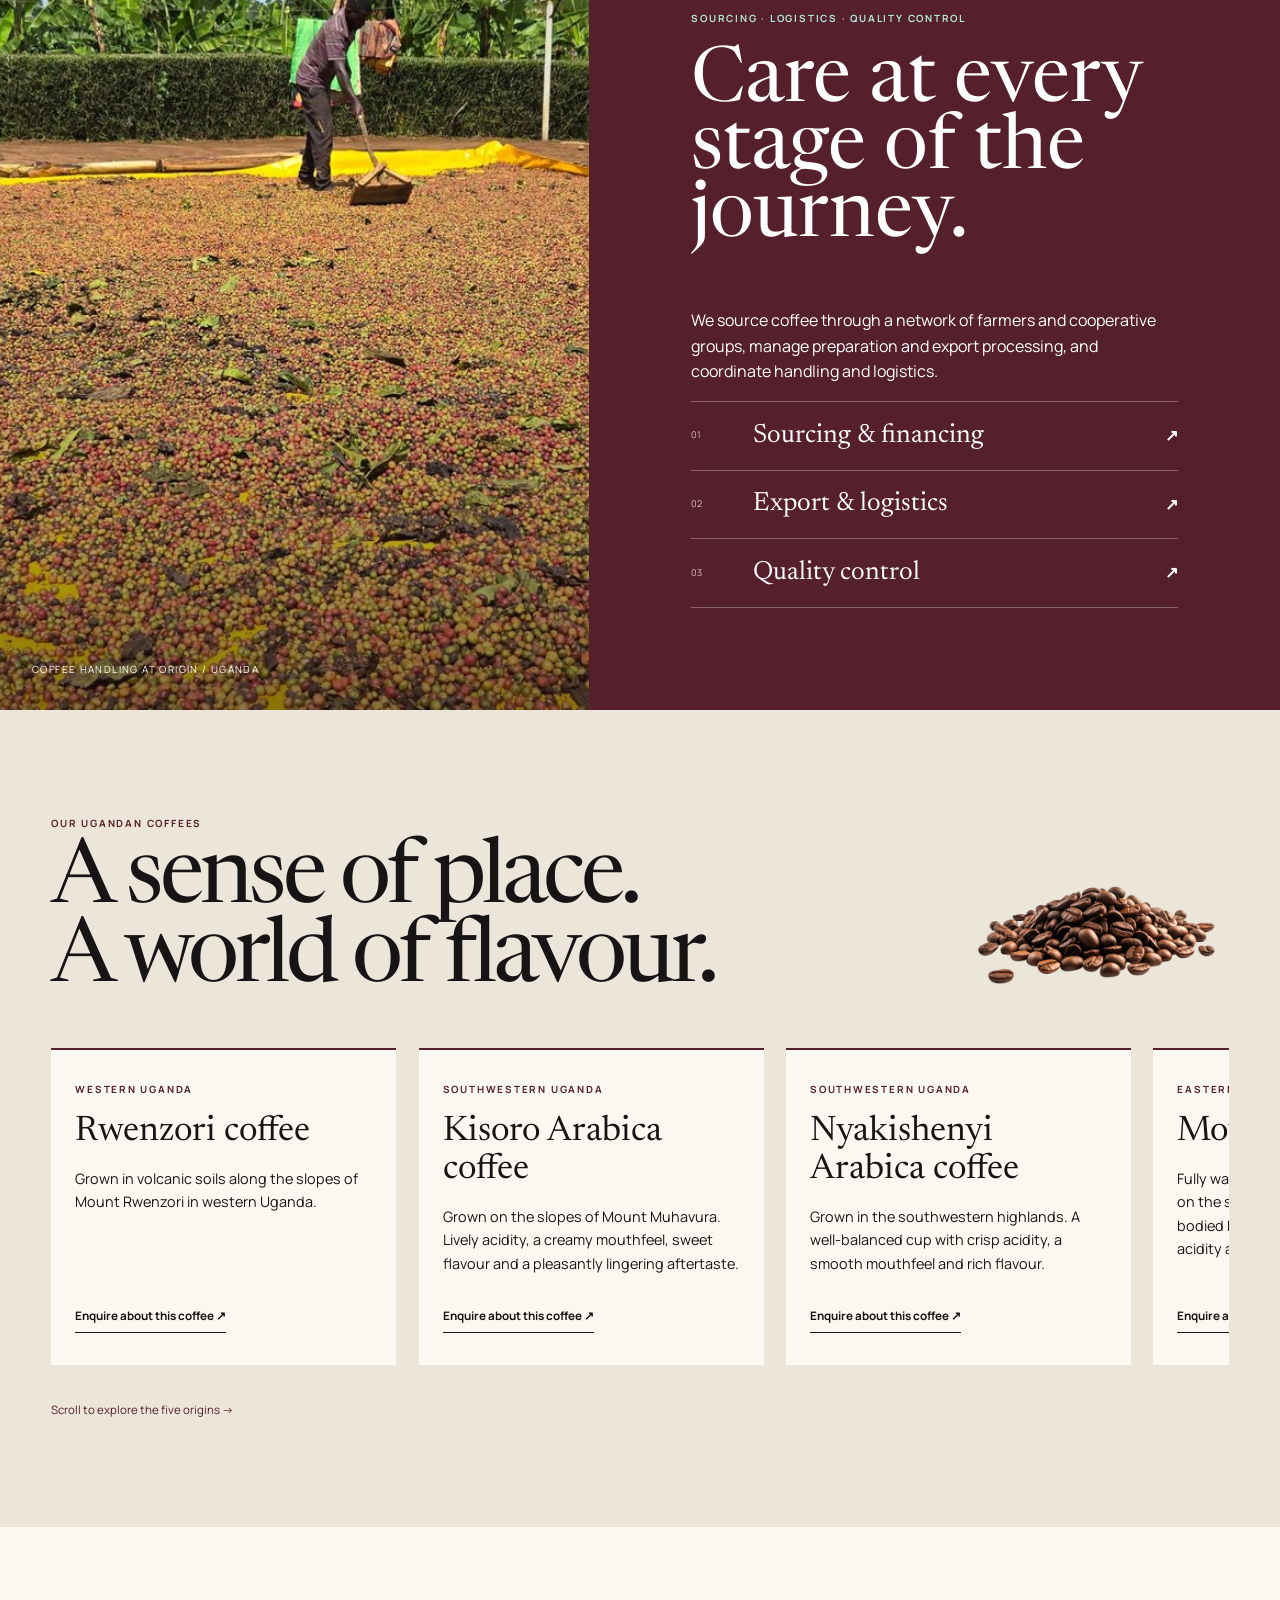
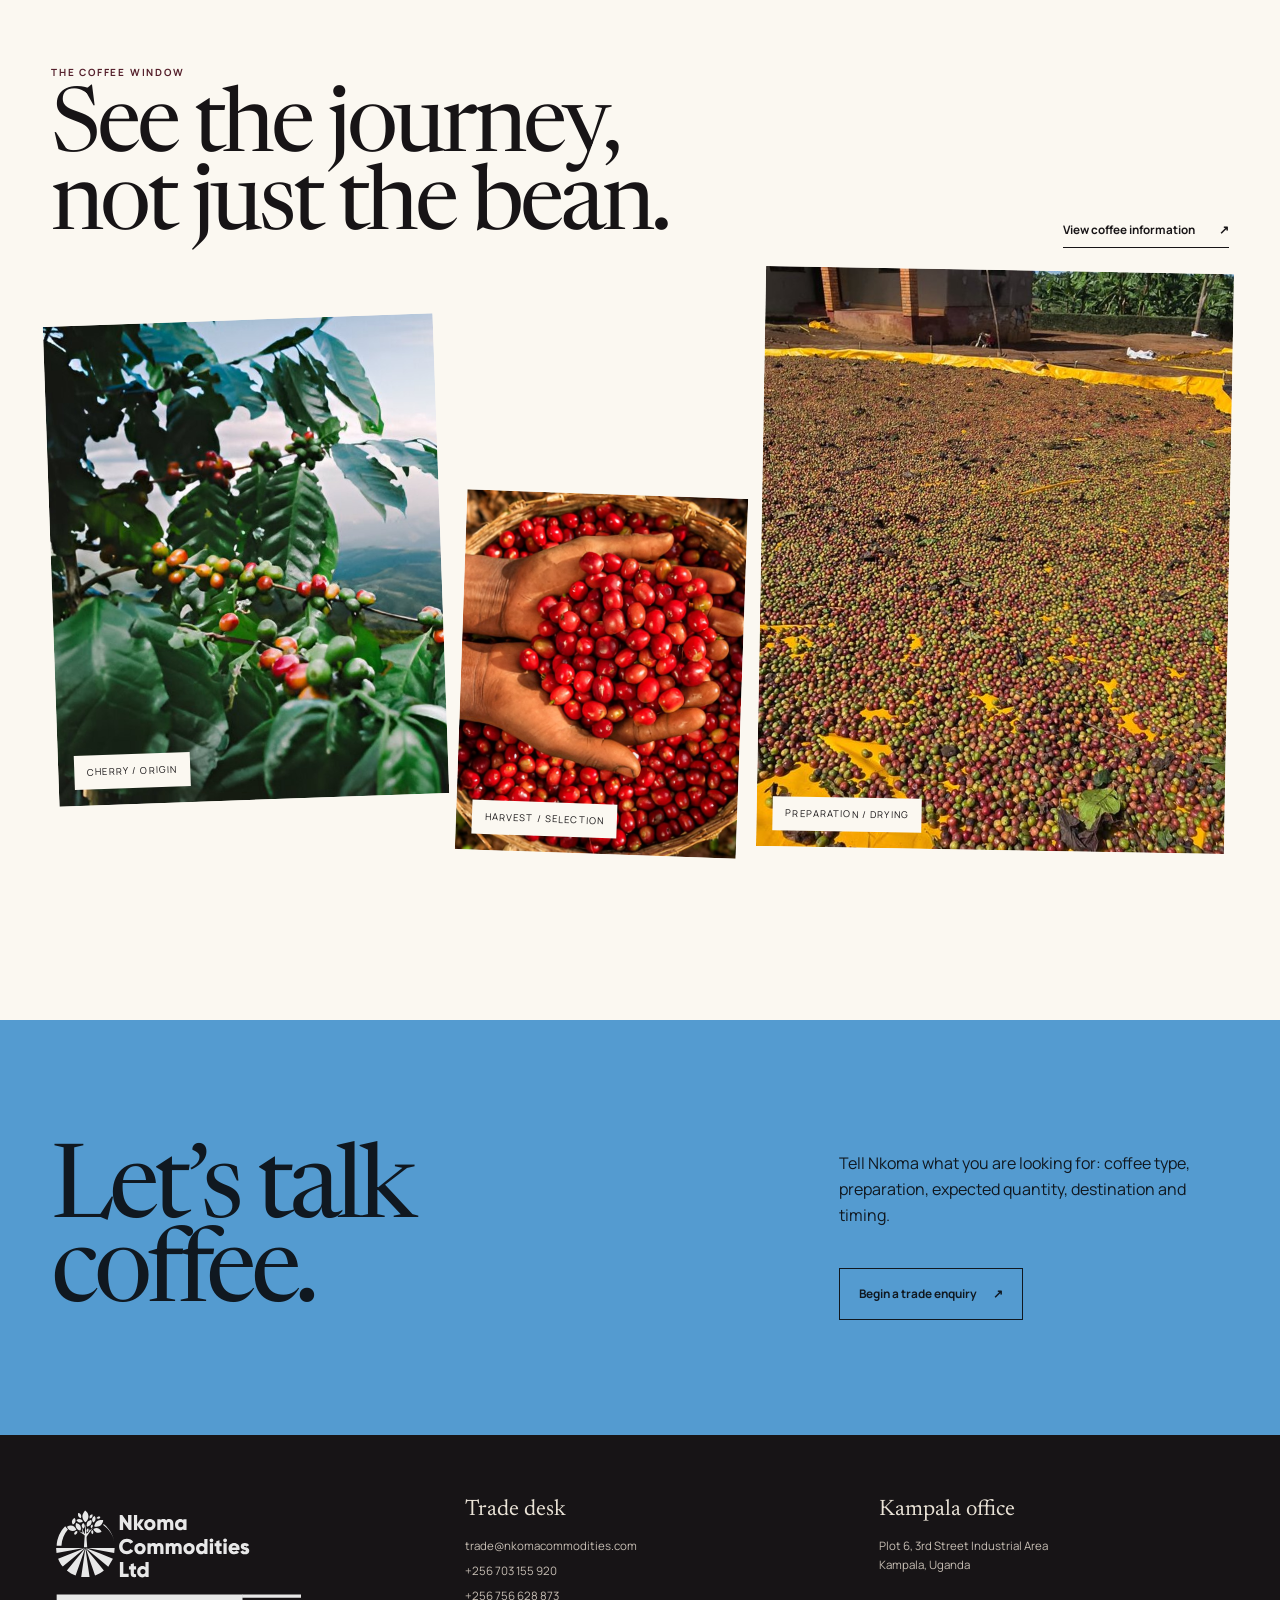
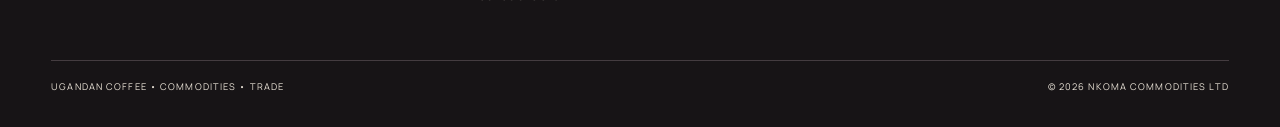
==== commit 438d40cd: "Restore original Nkoma coffee information and add photographic parallax" ====
--- a/index.html
+++ b/index.html
@@ -1,34 +1,35 @@
 <!doctype html>
+
 <html lang="en">
   <head>
     <meta charset="utf-8" />
-    <meta name="viewport" content="width=device-width,initial-scale=1" />
+    <meta content="width=device-width,initial-scale=1" name="viewport" />
     <meta
+      content="Nkoma Commodities is a Kampala-based Ugandan commodities company supporting, promoting and exporting Ugandan coffee."
       name="description"
-      content="Nkoma Commodities is a Kampala-based Ugandan commodities company supporting, promoting and exporting Ugandan coffee."
     />
-    <meta name="theme-color" content="#1c0f0d" />
+    <meta content="#1c0f0d" name="theme-color" />
     <title>Nkoma Commodities | Ugandan Coffee, From Origin</title>
-    <link rel="icon" href="images/nkoma-logo.svg" type="image/svg+xml" />
-    <link rel="stylesheet" href="css/nkoma-v3.css" />
+    <link href="images/nkoma-logo.svg" rel="icon" type="image/svg+xml" />
+    <link href="css/nkoma-v3.css" rel="stylesheet" />
   </head>
   <body>
     <header class="site-header">
-      <a class="site-logo" href="index.html" aria-label="Nkoma Commodities home"
-        ><img src="images/nkoma-logo.svg" alt="Nkoma Commodities Ltd"
+      <a aria-label="Nkoma Commodities home" class="site-logo" href="index.html"
+        ><img alt="Nkoma Commodities Ltd" src="images/nkoma-logo.svg"
       /></a>
       <button
+        aria-controls="site-navigation"
+        aria-expanded="false"
         class="menu-toggle"
         type="button"
-        aria-controls="site-navigation"
-        aria-expanded="false"
       >
         Menu
       </button>
       <nav
+        aria-label="Primary navigation"
         class="site-nav"
         id="site-navigation"
-        aria-label="Primary navigation"
       >
         <a aria-current="page" href="index.html">Home</a
         ><a href="pages/about.html">Company</a
@@ -44,9 +45,9 @@
             <p class="kicker">Ugandan agricultural commodities</p>
             <h1>Coffee,<br />grown with <em>purpose.</em></h1>
             <p>
-              From Uganda’s coffee-growing regions to conversations with buyers,
-              Nkoma brings origin, preparation and trade requirements into one
-              clear relationship.
+              An agricultural commodities trading company with coffee at its
+              heart. We source, finance, process and export Arabica and Robusta
+              grown across Uganda.
             </p>
             <div class="hero-actions">
               <a class="button button-light" href="pages/coffee.html"
@@ -57,40 +58,46 @@
             </div>
           </div>
           <div
+            aria-label="Coffee farmer harvesting ripe coffee cherries"
             class="hero-visual"
-            aria-label="Coffee farmer harvesting ripe coffee cherries"
           >
             <div class="hero-photo"></div>
-            <div class="bean-field" aria-hidden="true">
-              <i class="bean one"></i><i class="bean two"></i
-              ><i class="bean three"></i><i class="bean four"></i>
+            <div aria-hidden="true" class="coffee-photo-elements">
+              <img
+                alt=""
+                class="coffee-cutout"
+                src="images/steptodown.com586721-removebg-preview.png"
+              /><img
+                alt=""
+                class="coffee-detail"
+                src="images/steptodown.com904727.jpg"
+              />
             </div>
             <div class="origin-stamp">
               <div><strong>Uganda</strong><span>GROWN AT ORIGIN</span></div>
             </div>
           </div>
         </div>
-        <div class="hero-rail" aria-hidden="true">
-          <div>
-            ARABICA&nbsp;&nbsp;•&nbsp;&nbsp;ROBUSTA&nbsp;&nbsp;•&nbsp;&nbsp;UGANDA&nbsp;&nbsp;•&nbsp;&nbsp;SOURCE&nbsp;&nbsp;•&nbsp;&nbsp;PREPARE&nbsp;&nbsp;•&nbsp;&nbsp;CONNECT&nbsp;&nbsp;•&nbsp;&nbsp;ARABICA&nbsp;&nbsp;•&nbsp;&nbsp;ROBUSTA&nbsp;&nbsp;•&nbsp;&nbsp;UGANDA&nbsp;&nbsp;•&nbsp;&nbsp;SOURCE&nbsp;&nbsp;•&nbsp;&nbsp;PREPARE&nbsp;&nbsp;•&nbsp;&nbsp;CONNECT&nbsp;&nbsp;•&nbsp;&nbsp;
-          </div>
-        </div>
-      </section>
-      <div class="brand-stripe" aria-hidden="true">
+        <div aria-hidden="true" class="hero-rail">
+          <div>
+            ARABICA  •  ROBUSTA  •  UGANDA  •  SOURCE  •  PREPARE  •  CONNECT  •  ARABICA  •  ROBUSTA  •  UGANDA  •  SOURCE  •  PREPARE  •  CONNECT  •  
+          </div>
+        </div>
+      </section>
+      <div aria-hidden="true" class="brand-stripe">
         <i></i><i></i><i></i><i></i>
       </div>
-
       <section class="statement">
         <div class="wrap statement-grid reveal">
           <p class="section-tag">Nkoma / at a glance</p>
           <div>
-            <h2>Ugandan origin.<br /><em>Commercial clarity.</em></h2>
+            <h2>Grown in Uganda.<br /><em>Shared with the world.</em></h2>
             <div class="statement-copy">
               <p>
-                Nkoma Commodities Ltd supports, promotes and exports coffee
-                grown and processed in Uganda. We make it easier to begin the
-                right conversation about source, preparation, volume,
-                destination and timing.
+                Our goal is to support, promote and export coffee grown and
+                processed in Uganda. We work with farmers, cooperatives,
+                associations and farmer groups across the country’s major
+                coffee-growing regions.
               </p>
               <a class="text-link" href="pages/about.html"
                 >Meet Nkoma <span>↗</span></a
@@ -99,36 +106,129 @@
           </div>
         </div>
       </section>
-
       <section class="journey">
         <div class="journey-media">
           <img
+            alt="Coffee drying at origin in Uganda"
+            loading="lazy"
             src="images/WhatsApp-Image-2025-05-23-at-14.27.20_2b39f6a4.jpg"
-            alt="Coffee drying at origin in Uganda"
           /><span class="journey-caption"
             >Coffee handling at origin / Uganda</span
           >
         </div>
         <div class="journey-copy reveal">
-          <p class="section-tag" style="color: #77c8b4">
-            One crop. A complete conversation.
+          <p class="section-tag" style="color: #b2e5d8">
+            Sourcing · logistics · quality control
           </p>
-          <h2>From red cherry<br />to green coffee.</h2>
+          <h2>Care at every<br />stage of the journey.</h2>
+          <p>
+            We source coffee through a network of farmers and cooperative
+            groups, manage preparation and export processing, and coordinate
+            handling and logistics.
+          </p>
           <div class="journey-list">
-            <a href="pages/coffee.html"
-              ><span>01</span><strong>Coffee at origin</strong><b>↗</b></a
-            ><a href="pages/coffee.html"
-              ><span>02</span><strong>Arabica &amp; Robusta</strong><b>↗</b></a
-            ><a href="pages/export.html"
-              ><span>03</span><strong>Preparation &amp; handling</strong
+            <a href="pages/export.html#sourcing"
+              ><span>01</span><strong>Sourcing &amp; financing</strong
               ><b>↗</b></a
-            ><a href="pages/export.html"
-              ><span>04</span><strong>Trade coordination</strong><b>↗</b></a
+            ><a href="pages/export.html#logistics"
+              ><span>02</span><strong>Export &amp; logistics</strong><b>↗</b></a
+            ><a href="pages/export.html#quality"
+              ><span>03</span><strong>Quality control</strong><b>↗</b></a
             >
           </div>
         </div>
       </section>
-
+      <section class="origin-section">
+        <div class="wrap">
+          <div class="coffee-head">
+            <div>
+              <p class="section-tag">Our Ugandan coffees</p>
+              <h2 class="section-title">
+                A sense of place.<br />A world of flavour.
+              </h2>
+            </div>
+            <img
+              alt="Roasted coffee beans"
+              class="origin-beans"
+              loading="lazy"
+              src="images/steptodown.com586721-removebg-preview.png"
+            />
+          </div>
+          <div
+            aria-label="Coffee origins; scroll horizontally to explore"
+            class="origin-track"
+            tabindex="0"
+          >
+            <article class="origin-card">
+              <span class="section-tag">Western Uganda</span>
+              <h3>Rwenzori coffee</h3>
+              <p>
+                Grown in volcanic soils along the slopes of Mount Rwenzori in
+                western Uganda.
+              </p>
+              <a
+                class="text-link"
+                href="pages/contact.html?coffee=Rwenzori%20coffee"
+                >Enquire about this coffee ↗</a
+              >
+            </article>
+            <article class="origin-card">
+              <span class="section-tag">Southwestern Uganda</span>
+              <h3>Kisoro Arabica coffee</h3>
+              <p>
+                Grown on the slopes of Mount Muhavura. Lively acidity, a creamy
+                mouthfeel, sweet flavour and a pleasantly lingering aftertaste.
+              </p>
+              <a
+                class="text-link"
+                href="pages/contact.html?coffee=Kisoro%20Arabica%20coffee"
+                >Enquire about this coffee ↗</a
+              >
+            </article>
+            <article class="origin-card">
+              <span class="section-tag">Southwestern Uganda</span>
+              <h3>Nyakishenyi Arabica coffee</h3>
+              <p>
+                Grown in the southwestern highlands. A well-balanced cup with
+                crisp acidity, a smooth mouthfeel and rich flavour.
+              </p>
+              <a
+                class="text-link"
+                href="pages/contact.html?coffee=Nyakishenyi%20Arabica%20coffee"
+                >Enquire about this coffee ↗</a
+              >
+            </article>
+            <article class="origin-card">
+              <span class="section-tag">Eastern Uganda</span>
+              <h3>Mount Elgon coffee</h3>
+              <p>
+                Fully washed Arabica grown in volcanic soils on the slopes of
+                Mount Elgon. A round-bodied brew with complex flavour, lively
+                acidity and a pleasant lingering finish.
+              </p>
+              <a
+                class="text-link"
+                href="pages/contact.html?coffee=Mount%20Elgon%20coffee"
+                >Enquire about this coffee ↗</a
+              >
+            </article>
+            <article class="origin-card">
+              <span class="section-tag">Eastern Uganda</span>
+              <h3>Bugisu Arabica coffee</h3>
+              <p>
+                Grown in the eastern highlands. A smooth body, sweet flavour,
+                refined acidity and a pleasantly lingering aftertaste.
+              </p>
+              <a
+                class="text-link"
+                href="pages/contact.html?coffee=Bugisu%20Arabica%20coffee"
+                >Enquire about this coffee ↗</a
+              >
+            </article>
+          </div>
+          <p class="origin-hint">Scroll to explore the five origins →</p>
+        </div>
+      </section>
       <section class="coffee-window">
         <div class="wrap">
           <div class="coffee-head reveal">
@@ -143,31 +243,33 @@
             >
           </div>
           <div class="photo-ribbon">
-            <figure class="reveal">
+            <figure class="" data-parallax="0.10">
               <img
+                alt="Ripe coffee cherries on a coffee plant"
+                loading="lazy"
                 src="images/steptodown.com435624-1.jpg"
-                alt="Ripe coffee cherries on a coffee plant"
               />
               <figcaption>Cherry / origin</figcaption>
             </figure>
-            <figure class="reveal">
+            <figure class="" data-parallax="-0.07">
               <img
+                alt="Freshly harvested coffee cherries held over a basket"
+                loading="lazy"
                 src="images/steptodown.com578983.jpg"
-                alt="Freshly harvested coffee cherries held over a basket"
               />
               <figcaption>Harvest / selection</figcaption>
             </figure>
-            <figure class="reveal">
+            <figure class="" data-parallax="0.13">
               <img
+                alt="Coffee drying on tarpaulins in Uganda"
+                loading="lazy"
                 src="images/WhatsApp-Image-2025-05-23-at-14.27.21_df2f2b79.jpg"
-                alt="Coffee drying on raised surfaces"
               />
               <figcaption>Preparation / drying</figcaption>
             </figure>
           </div>
         </div>
       </section>
-
       <section class="contact-band">
         <div class="wrap contact-band-grid reveal">
           <h2>Let’s talk<br />coffee.</h2>
@@ -188,16 +290,17 @@
         <div class="footer-grid">
           <div>
             <img
+              alt="Nkoma Commodities Ltd"
               class="footer-logo"
               src="images/nkoma-logo.svg"
-              alt="Nkoma Commodities Ltd"
             />
           </div>
           <div>
             <h3>Trade desk</h3>
             <a href="mailto:trade@nkomacommodities.com"
               >trade@nkomacommodities.com</a
-            ><a href="tel:+256703155920">+256 703 155 920</a>
+            ><a href="tel:+256703155920">+256 703 155 920</a
+            ><a href="tel:+256756628873">+256 756 628 873</a>
           </div>
           <div>
             <h3>Kampala office</h3>
--- a/css/nkoma-v3.css
+++ b/css/nkoma-v3.css
@@ -735,11 +735,138 @@
   color: var(--wine);
 }
 .reveal {
-  opacity: 0;
+  opacity: 1;
   transform: translateY(35px);
   transition:
     opacity 0.8s,
     transform 0.8s;
+}
+
+/* Photographic coffee details and scroll-driven movement. */
+.coffee-photo-elements {
+  position: absolute;
+  inset: 0;
+  pointer-events: none;
+  z-index: 5;
+}
+.coffee-cutout {
+  position: absolute;
+  width: clamp(160px, 19vw, 300px);
+  left: -8%;
+  bottom: 10%;
+  filter: drop-shadow(0 18px 18px #190d0980);
+  transform: translateY(var(--hero-y, 0px)) rotate(-8deg);
+}
+.coffee-detail {
+  position: absolute;
+  width: clamp(95px, 10vw, 155px);
+  height: clamp(125px, 13vw, 200px);
+  top: 9%;
+  right: 7%;
+  object-fit: cover;
+  border: 6px solid var(--cream);
+  transform: translateY(calc(var(--hero-y, 0px) * -1)) rotate(8deg);
+  box-shadow: 0 12px 26px #190d0940;
+}
+.photo-ribbon figure:nth-child(1) {
+  transform: translateY(var(--scroll-y, 0px)) rotate(-2deg);
+}
+.photo-ribbon figure:nth-child(2) {
+  transform: translateY(calc(30px + var(--scroll-y, 0px))) rotate(2deg);
+}
+.photo-ribbon figure:nth-child(3) {
+  transform: translateY(var(--scroll-y, 0px)) rotate(1deg);
+}
+.hero-rail div {
+  animation: none;
+}
+.hero-copy h1 {
+  font-size: clamp(4rem, 7vw, 7.5rem);
+  line-height: 0.91;
+}
+.origin-section {
+  padding: 6rem 0;
+  background: #ece5d9;
+}
+.origin-section .coffee-head {
+  margin-bottom: 2.5rem;
+}
+.origin-beans {
+  width: min(27%, 260px);
+  height: auto;
+  object-fit: contain;
+}
+.origin-track {
+  display: flex;
+  overflow-x: auto;
+  gap: 1.4rem;
+  scroll-snap-type: x mandatory;
+  padding: 0.5rem 0 1.5rem;
+  scrollbar-color: var(--wine) transparent;
+}
+.origin-card {
+  flex: 0 0 345px;
+  scroll-snap-align: start;
+  border-top: 2px solid var(--wine);
+  padding: 2rem 1.5rem;
+  background: var(--paper);
+  display: flex;
+  flex-direction: column;
+}
+.origin-card h3 {
+  font: 400 2.2rem/1.08 var(--serif);
+  margin: 1rem 0;
+}
+.origin-card p {
+  font-size: 0.9rem;
+  margin: 0 0 2rem;
+}
+.origin-card .text-link {
+  margin-top: auto;
+}
+.origin-hint {
+  font-size: 0.72rem;
+  color: var(--wine);
+}
+a:focus-visible,
+button:focus-visible,
+[tabindex]:focus-visible {
+  outline: 3px solid var(--blue);
+  outline-offset: 5px;
+}
+.service[id] {
+  scroll-margin-top: 30px;
+}
+@media (max-width: 900px) {
+  .coffee-cutout {
+    left: 2%;
+    bottom: 10%;
+    width: 180px;
+  }
+  .coffee-detail {
+    right: 5%;
+    top: 8%;
+    width: 105px;
+    height: 135px;
+  }
+  .photo-ribbon figure:nth-child(1),
+  .photo-ribbon figure:nth-child(2),
+  .photo-ribbon figure:nth-child(3) {
+    transform: none;
+  }
+  .origin-beans {
+    width: 180px;
+  }
+  .origin-card {
+    flex-basis: min(320px, 85vw);
+  }
+}
+@media (prefers-reduced-motion: reduce) {
+  .coffee-cutout,
+  .coffee-detail,
+  .photo-ribbon figure {
+    transform: none !important;
+  }
 }
 .reveal.visible {
   opacity: 1;
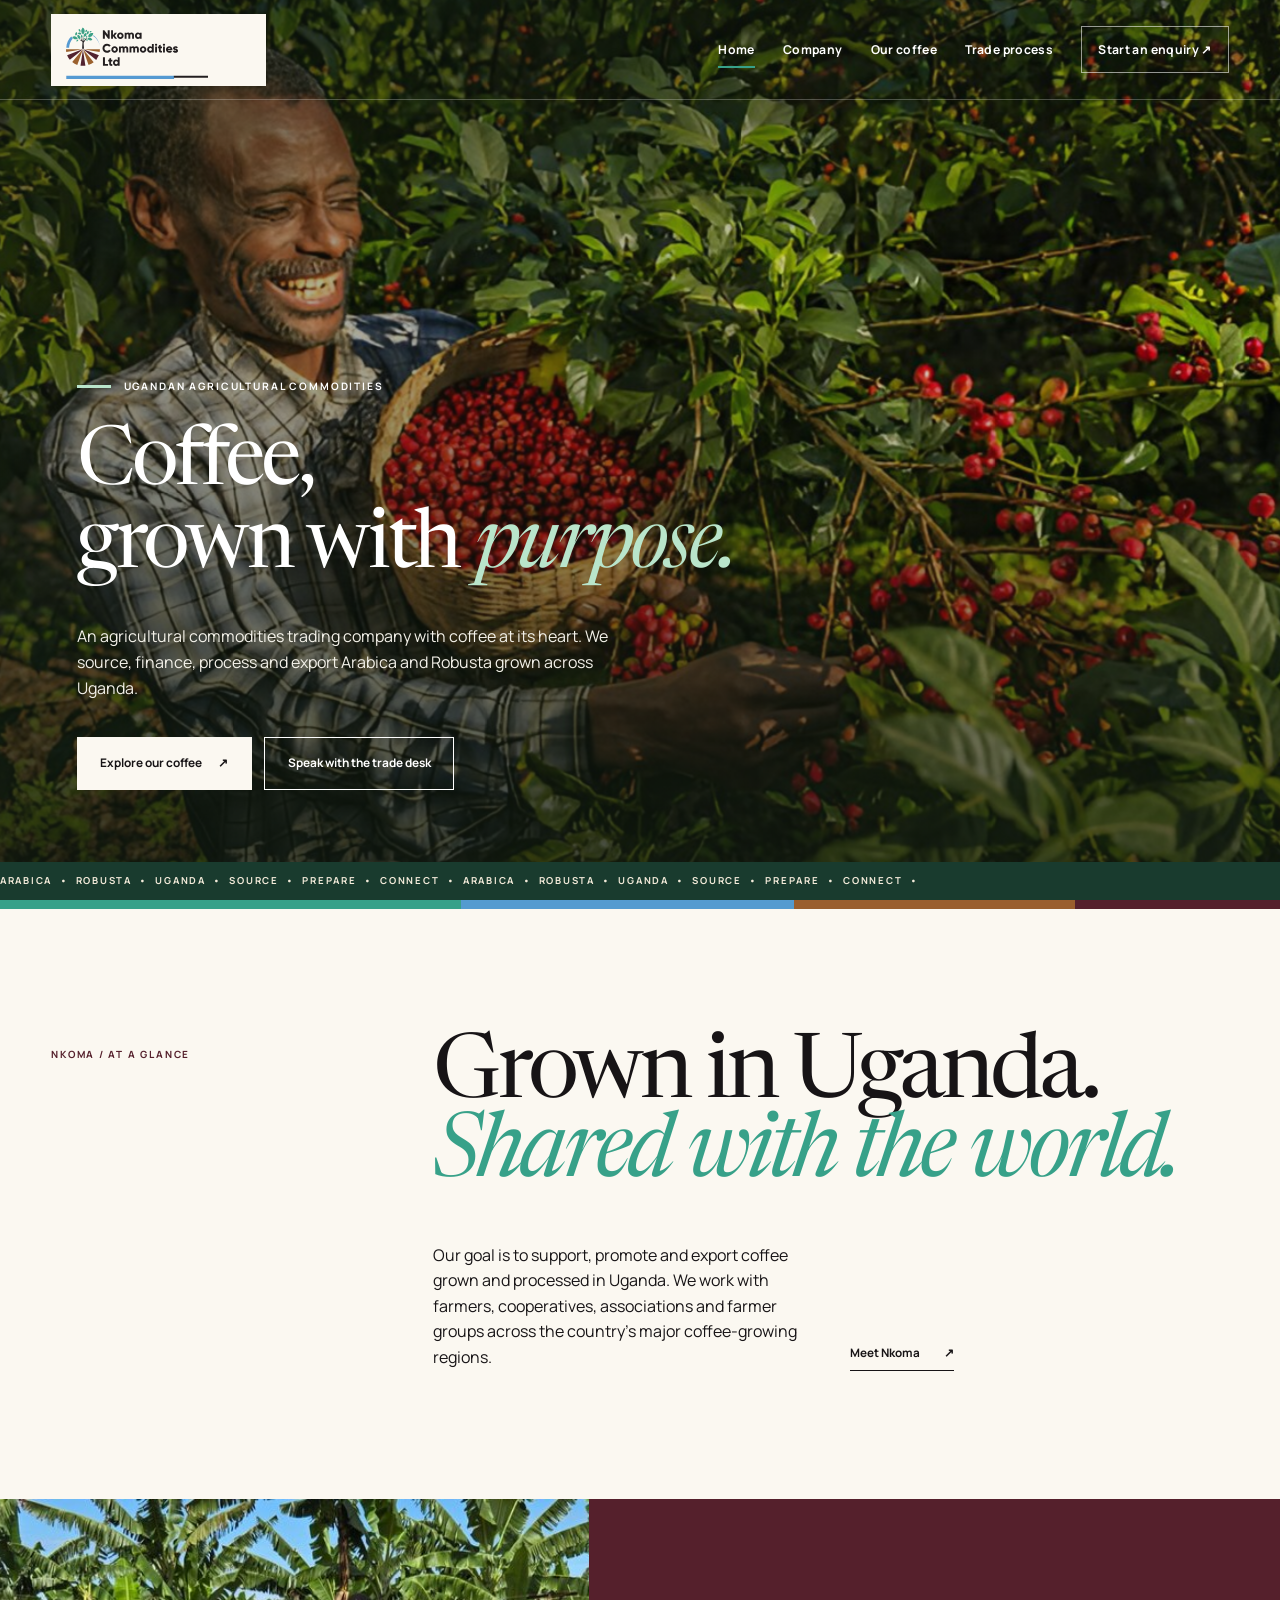
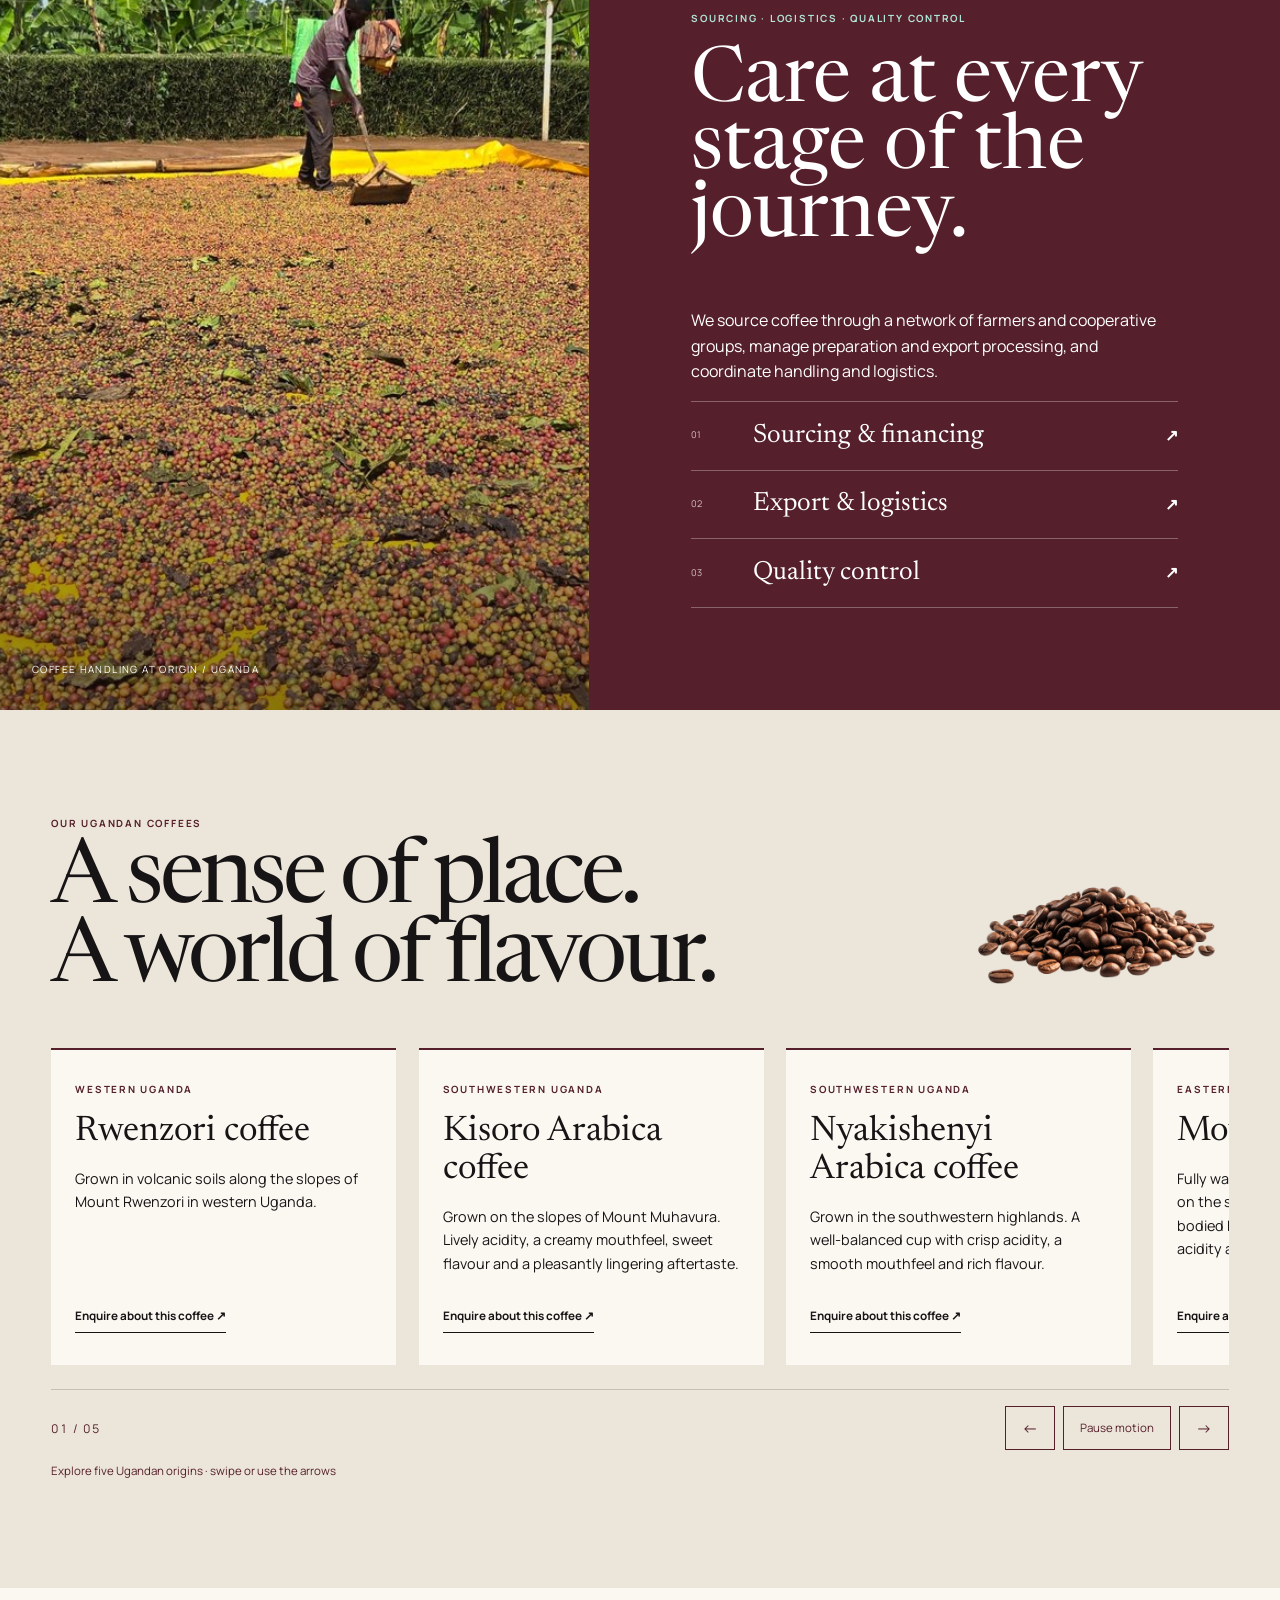
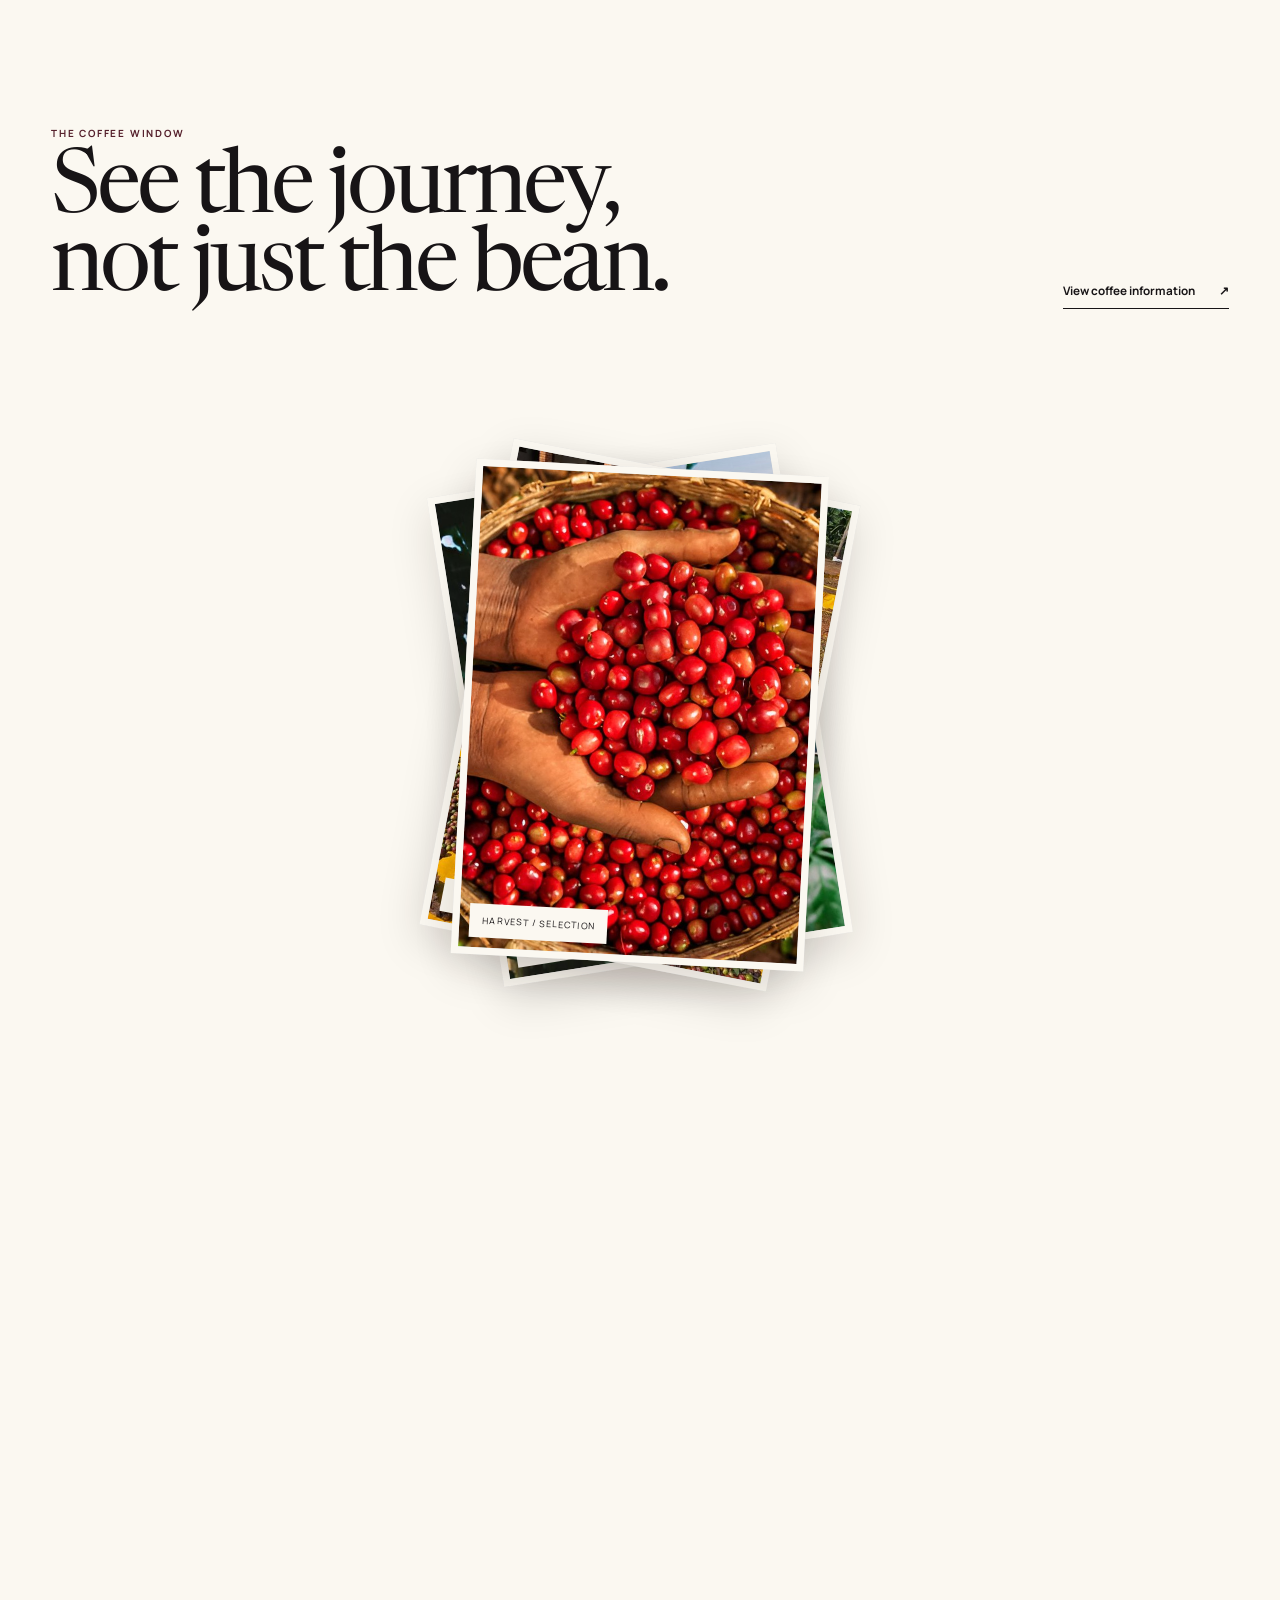
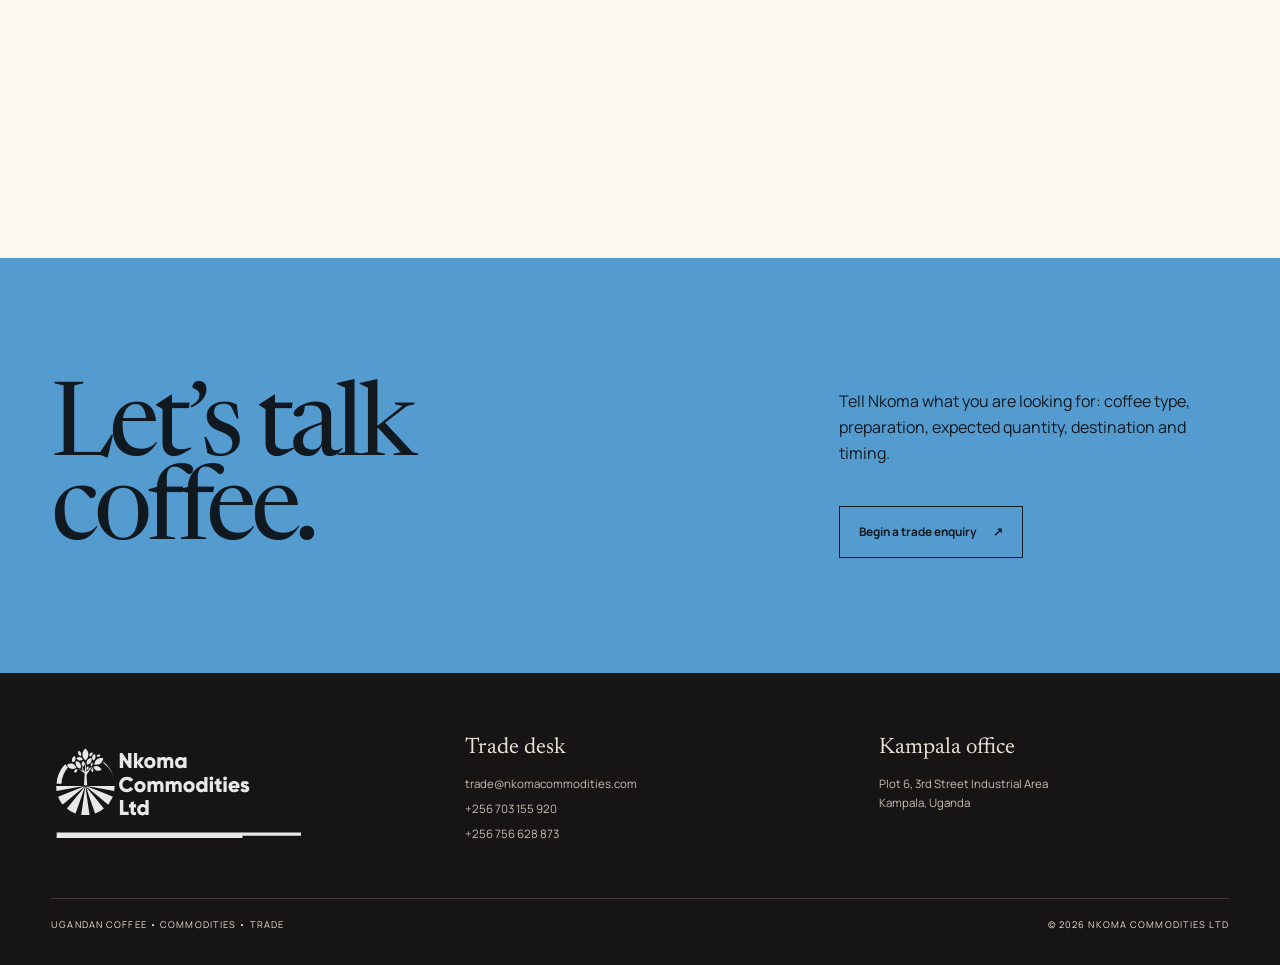
==== commit 9cd8e192: "Create full-image hero and scroll-opening photo stack" ====
--- a/index.html
+++ b/index.html
@@ -12,8 +12,9 @@
     <title>Nkoma Commodities | Ugandan Coffee, From Origin</title>
     <link href="images/nkoma-logo.svg" rel="icon" type="image/svg+xml" />
     <link href="css/nkoma-v3.css" rel="stylesheet" />
+    <link href="css/cinematic.css" rel="stylesheet" />
   </head>
-  <body>
+  <body class="cinematic-home">
     <header class="site-header">
       <a aria-label="Nkoma Commodities home" class="site-logo" href="index.html"
         ><img alt="Nkoma Commodities Ltd" src="images/nkoma-logo.svg"
--- a/css/nkoma-v3.css
+++ b/css/nkoma-v3.css
@@ -1049,3 +1049,236 @@
     transform: none;
   }
 }
+
+/* Coordinated hero, origin carousel and photographic motion. */
+.origin-track {
+  position: relative;
+  scrollbar-width: none;
+  scroll-padding-inline: 0;
+}
+.origin-track::-webkit-scrollbar {
+  display: none;
+}
+.origin-card {
+  transition:
+    box-shadow 0.35s,
+    background 0.35s;
+}
+.origin-card:hover {
+  background: #fffdf8;
+  box-shadow: 0 12px 26px #55202c0d;
+}
+.origin-controls {
+  display: flex;
+  align-items: center;
+  justify-content: space-between;
+  gap: 1rem;
+  border-top: 1px solid var(--line);
+  padding-top: 1rem;
+}
+.origin-position {
+  color: var(--wine);
+  font-size: 0.75rem;
+  font-variant-numeric: tabular-nums;
+  letter-spacing: 0.15em;
+}
+.origin-buttons {
+  display: flex;
+  gap: 0.5rem;
+}
+.origin-buttons button {
+  border: 1px solid var(--wine);
+  color: var(--wine);
+  background: transparent;
+  min-height: 44px;
+  min-width: 44px;
+  cursor: pointer;
+  padding: 0.5rem 1rem;
+  transition:
+    background 0.2s,
+    color 0.2s;
+}
+.origin-buttons button:hover {
+  background: var(--wine);
+  color: white;
+}
+.origin-play {
+  font-size: 0.72rem;
+}
+.photo-ribbon {
+  padding-block: 55px;
+}
+.photo-ribbon figure:nth-child(1) {
+  transform: translateY(var(--scroll-y, 0px))
+    rotate(calc(-3deg + var(--scroll-rotate, 0deg)));
+}
+.photo-ribbon figure:nth-child(2) {
+  transform: translateY(calc(30px + var(--scroll-y, 0px)))
+    rotate(calc(3deg + var(--scroll-rotate, 0deg)));
+}
+.photo-ribbon figure:nth-child(3) {
+  transform: translateY(var(--scroll-y, 0px))
+    rotate(calc(-1deg + var(--scroll-rotate, 0deg)));
+}
+.hero-photo {
+  transform: translateY(calc(var(--hero-y, 0px) * 0.4)) scale(1.025);
+}
+@keyframes hero-arrive {
+  from {
+    opacity: 0;
+    transform: translateY(30px);
+  }
+  to {
+    opacity: 1;
+    transform: translateY(0);
+  }
+}
+@keyframes photograph-arrive {
+  from {
+    opacity: 0;
+    clip-path: inset(0 0 100% 0);
+  }
+  to {
+    opacity: 1;
+    clip-path: inset(0);
+  }
+}
+@media (prefers-reduced-motion: no-preference) {
+  .hero-copy .kicker {
+    animation: hero-arrive 0.8s 0.05s both;
+  }
+  .hero-copy h1 {
+    animation: hero-arrive 1s 0.16s both;
+  }
+  .hero-copy > p:not(.kicker) {
+    animation: hero-arrive 0.9s 0.32s both;
+  }
+  .hero-actions {
+    animation: hero-arrive 0.9s 0.45s both;
+  }
+  .hero-photo {
+    animation: photograph-arrive 1.25s cubic-bezier(0.16, 1, 0.3, 1) both;
+  }
+  .coffee-photo-elements {
+    animation: hero-arrive 1.1s 0.55s both;
+  }
+}
+@media (max-width: 900px) {
+  .home-hero {
+    min-height: 0;
+  }
+  .hero-grid {
+    min-height: 690px;
+    min-height: min(780px, calc(100svh - 78px));
+    position: relative;
+    display: flex;
+  }
+  .hero-visual {
+    position: absolute;
+    inset: 0;
+    min-height: 0;
+    z-index: 0;
+  }
+  .hero-photo {
+    inset: 0;
+    clip-path: none;
+    background-position: 37% 28%;
+    transform: none;
+  }
+  .hero-photo::after {
+    background: linear-gradient(
+      180deg,
+      rgba(28, 15, 13, 0.02) 0%,
+      rgba(28, 15, 13, 0.12) 20%,
+      rgba(28, 15, 13, 0.88) 49%,
+      #1c0f0d 90%
+    );
+  }
+  .hero-copy {
+    padding: 225px 1.25rem 62px;
+    justify-content: flex-end;
+    width: 100%;
+  }
+  .hero-copy .kicker {
+    font-size: 0.53rem;
+    letter-spacing: 0.11em;
+    margin: 0 0 0.8rem;
+  }
+  .hero-copy h1 {
+    font-size: clamp(2.8rem, 12vw, 4.5rem);
+    line-height: 0.92;
+    letter-spacing: -0.04em;
+    max-width: 520px;
+  }
+  .hero-copy h1 em {
+    color: #81d5ba;
+  }
+  .hero-copy > p:not(.kicker) {
+    font-size: 0.84rem;
+    line-height: 1.55;
+    margin-top: 1rem;
+    max-width: 450px;
+  }
+  .hero-actions {
+    margin-top: 1.1rem;
+    flex-direction: row;
+    gap: 0.5rem;
+  }
+  .hero-actions .button {
+    width: auto;
+    flex: 1;
+    min-height: 44px;
+    padding: 0.65rem 0.6rem;
+    font-size: 0.65rem;
+    gap: 0.4rem;
+  }
+  .coffee-cutout {
+    left: auto;
+    right: 4%;
+    top: 150px;
+    bottom: auto;
+    width: 130px;
+  }
+  .coffee-detail {
+    right: 5%;
+    top: 22px;
+    width: 76px;
+    height: 98px;
+    border-width: 3px;
+  }
+  .origin-stamp {
+    display: none;
+  }
+  .photo-ribbon {
+    padding-block: 25px;
+    gap: 1.5rem;
+  }
+  .photo-ribbon figure:nth-child(1),
+  .photo-ribbon figure:nth-child(2),
+  .photo-ribbon figure:nth-child(3) {
+    transform: translateY(var(--scroll-y, 0px))
+      rotate(var(--scroll-rotate, 0deg));
+  }
+}
+@media (max-width: 360px) {
+  .hero-copy {
+    padding-inline: 1rem;
+    padding-top: 195px;
+  }
+  .hero-copy h1 {
+    font-size: 2.65rem;
+  }
+  .hero-actions {
+    flex-direction: column;
+  }
+  .origin-buttons button {
+    padding: 0.5rem 0.75rem;
+  }
+}
+@media (prefers-reduced-motion: reduce) {
+  .hero-photo,
+  .photo-ribbon figure,
+  .photo-ribbon img {
+    transform: none !important;
+  }
+}
--- a/css/cinematic.css
+++ b/css/cinematic.css
@@ -0,0 +1,230 @@
+/* One continuous photographic hero, with the original Nkoma identity. */
+.cinematic-home .site-header {
+  position: absolute;
+  inset: 0 0 auto;
+  background: transparent;
+  border-bottom: 1px solid #ffffff40;
+  color: #fff;
+  height: 100px;
+}
+.cinematic-home .site-logo {
+  background: #fbf8f1;
+  padding: 7px 12px;
+  width: 215px;
+  height: 72px;
+}
+.cinematic-home .nav-button,
+.cinematic-home .menu-toggle {
+  color: #fff;
+  border-color: #ffffff90;
+}
+.cinematic-home .nav-button:hover {
+  background: #fff;
+  color: var(--wine);
+}
+.cinematic-home .home-hero {
+  min-height: min(960px, 100svh);
+}
+.cinematic-home .hero-grid {
+  position: relative;
+  display: flex;
+  min-height: min(960px, 100svh);
+}
+.cinematic-home .hero-visual {
+  position: absolute;
+  inset: 0;
+  min-height: 0;
+  z-index: 0;
+}
+.cinematic-home .hero-photo {
+  inset: 0;
+  clip-path: none;
+  background-position: center 42%;
+  transform: scale(1.035) translateY(calc(var(--hero-y, 0px) * 0.4));
+}
+.cinematic-home .hero-photo::after {
+  background:
+    linear-gradient(180deg, #10190f85 0%, #10190f0a 33%, #10190fc9 100%),
+    linear-gradient(90deg, #10190f70, transparent 80%);
+}
+.cinematic-home .hero-copy {
+  align-self: flex-end;
+  width: min(850px, 76%);
+  padding: 170px 0 110px;
+  margin-left: 6vw;
+}
+.cinematic-home .hero-copy h1 {
+  font: 400 clamp(3.8rem, 6.4vw, 6.5rem)/1.02 var(--serif);
+  letter-spacing: -0.04em;
+  max-width: 760px;
+}
+.cinematic-home .hero-copy h1 em {
+  color: #b9e5cb;
+}
+.cinematic-home .hero-copy > p:not(.kicker) {
+  color: #f3f1e9;
+  max-width: 550px;
+  line-height: 1.65;
+}
+.cinematic-home .kicker::before {
+  background: #b9e5cb;
+}
+.cinematic-home .coffee-photo-elements,
+.cinematic-home .origin-stamp {
+  display: none;
+}
+.cinematic-home .hero-rail {
+  background: #193b2e;
+  color: #f3ebda;
+}
+.cinematic-home .hero-actions .button {
+  padding: 1rem 1.4rem;
+}
+.cinematic-home .coffee-window {
+  overflow: visible;
+  padding-bottom: 0;
+}
+.photo-scroll-scene {
+  height: 165vh;
+  position: relative;
+}
+.photo-ribbon.stack-ready {
+  position: sticky;
+  top: 12vh;
+  height: 76vh;
+  display: block;
+  padding: 0;
+}
+.photo-ribbon.stack-ready figure:nth-child(n) {
+  position: absolute;
+  margin: 0;
+  left: 50%;
+  top: 50%;
+  width: 30%;
+  height: min(55vh, 540px);
+  transform: translate(-50%, -50%)
+    translate(var(--fan-x, 0px), var(--fan-y, 0px))
+    rotate(var(--fan-angle, 0deg)) scale(var(--fan-scale, 1));
+  box-shadow: 0 15px 45px #21180e25;
+  border: 7px solid var(--paper);
+  overflow: hidden;
+}
+.photo-ribbon.stack-ready figure:nth-child(1) {
+  z-index: 1;
+}
+.photo-ribbon.stack-ready figure:nth-child(2) {
+  z-index: 3;
+}
+.photo-ribbon.stack-ready figure:nth-child(3) {
+  z-index: 2;
+}
+.photo-ribbon.stack-ready img {
+  height: 100%;
+  object-fit: cover;
+}
+.photo-ribbon.stack-ready figure:hover img {
+  transform: none;
+}
+.photo-ribbon.stack-ready figcaption {
+  font-size: 0.56rem;
+  bottom: 0.65rem;
+  left: 0.65rem;
+}
+@media (max-width: 900px) {
+  .cinematic-home .site-header {
+    height: 82px;
+    padding-inline: 1rem;
+  }
+  .cinematic-home .site-logo {
+    width: 172px;
+    height: 61px;
+  }
+  .cinematic-home .site-nav.open {
+    color: var(--ink);
+    top: 82px;
+  }
+  .cinematic-home .site-nav.open .nav-button {
+    color: var(--ink);
+    border-color: var(--ink);
+  }
+  .cinematic-home .hero-grid,
+  .cinematic-home .home-hero {
+    min-height: 100svh;
+  }
+  .cinematic-home .hero-photo {
+    background-position: 38% center;
+  }
+  .cinematic-home .hero-photo::after {
+    background: linear-gradient(
+      180deg,
+      #10190f55 0%,
+      #10190f05 25%,
+      #10190fc4 60%,
+      #10190ff0 100%
+    );
+  }
+  .cinematic-home .hero-copy {
+    width: calc(100% - 2.5rem);
+    margin-left: 1.25rem;
+    padding: 300px 0 70px;
+  }
+  .cinematic-home .hero-copy h1 {
+    font-size: clamp(2.9rem, 10.5vw, 4.7rem);
+    line-height: 1;
+  }
+  .cinematic-home .hero-copy > p:not(.kicker) {
+    font-size: 0.86rem;
+    margin-top: 1rem;
+  }
+  .cinematic-home .hero-actions .button {
+    padding: 0.75rem 0.7rem;
+  }
+  .photo-ribbon.stack-ready figure:nth-child(n) {
+    width: 47%;
+    height: 43vh;
+    border-width: 4px;
+  }
+  .photo-ribbon.stack-ready figcaption {
+    left: 0.2rem;
+    right: 0.2rem;
+    padding: 0.5rem 0.3rem;
+    font-size: 0.43rem;
+    letter-spacing: 0.03em;
+    text-align: center;
+  }
+  .photo-ribbon.stack-ready {
+    height: 65vh;
+  }
+  .photo-scroll-scene {
+    height: 140vh;
+  }
+}
+@media (prefers-reduced-motion: reduce) {
+  .photo-scroll-scene {
+    height: auto;
+  }
+  .photo-ribbon.stack-ready {
+    position: relative;
+    top: auto;
+    height: auto;
+    display: grid;
+    grid-template-columns: repeat(3, 1fr);
+    gap: 1rem;
+    padding: 2rem 0 5rem;
+  }
+  .photo-ribbon.stack-ready figure:nth-child(n) {
+    position: relative;
+    inset: auto;
+    width: 100%;
+    height: 45vh;
+    transform: none !important;
+  }
+}
+@media (prefers-reduced-motion: reduce) and (max-width: 600px) {
+  .photo-ribbon.stack-ready {
+    grid-template-columns: 1fr;
+  }
+  .photo-ribbon.stack-ready figure:nth-child(n) {
+    height: 55vh;
+  }
+}
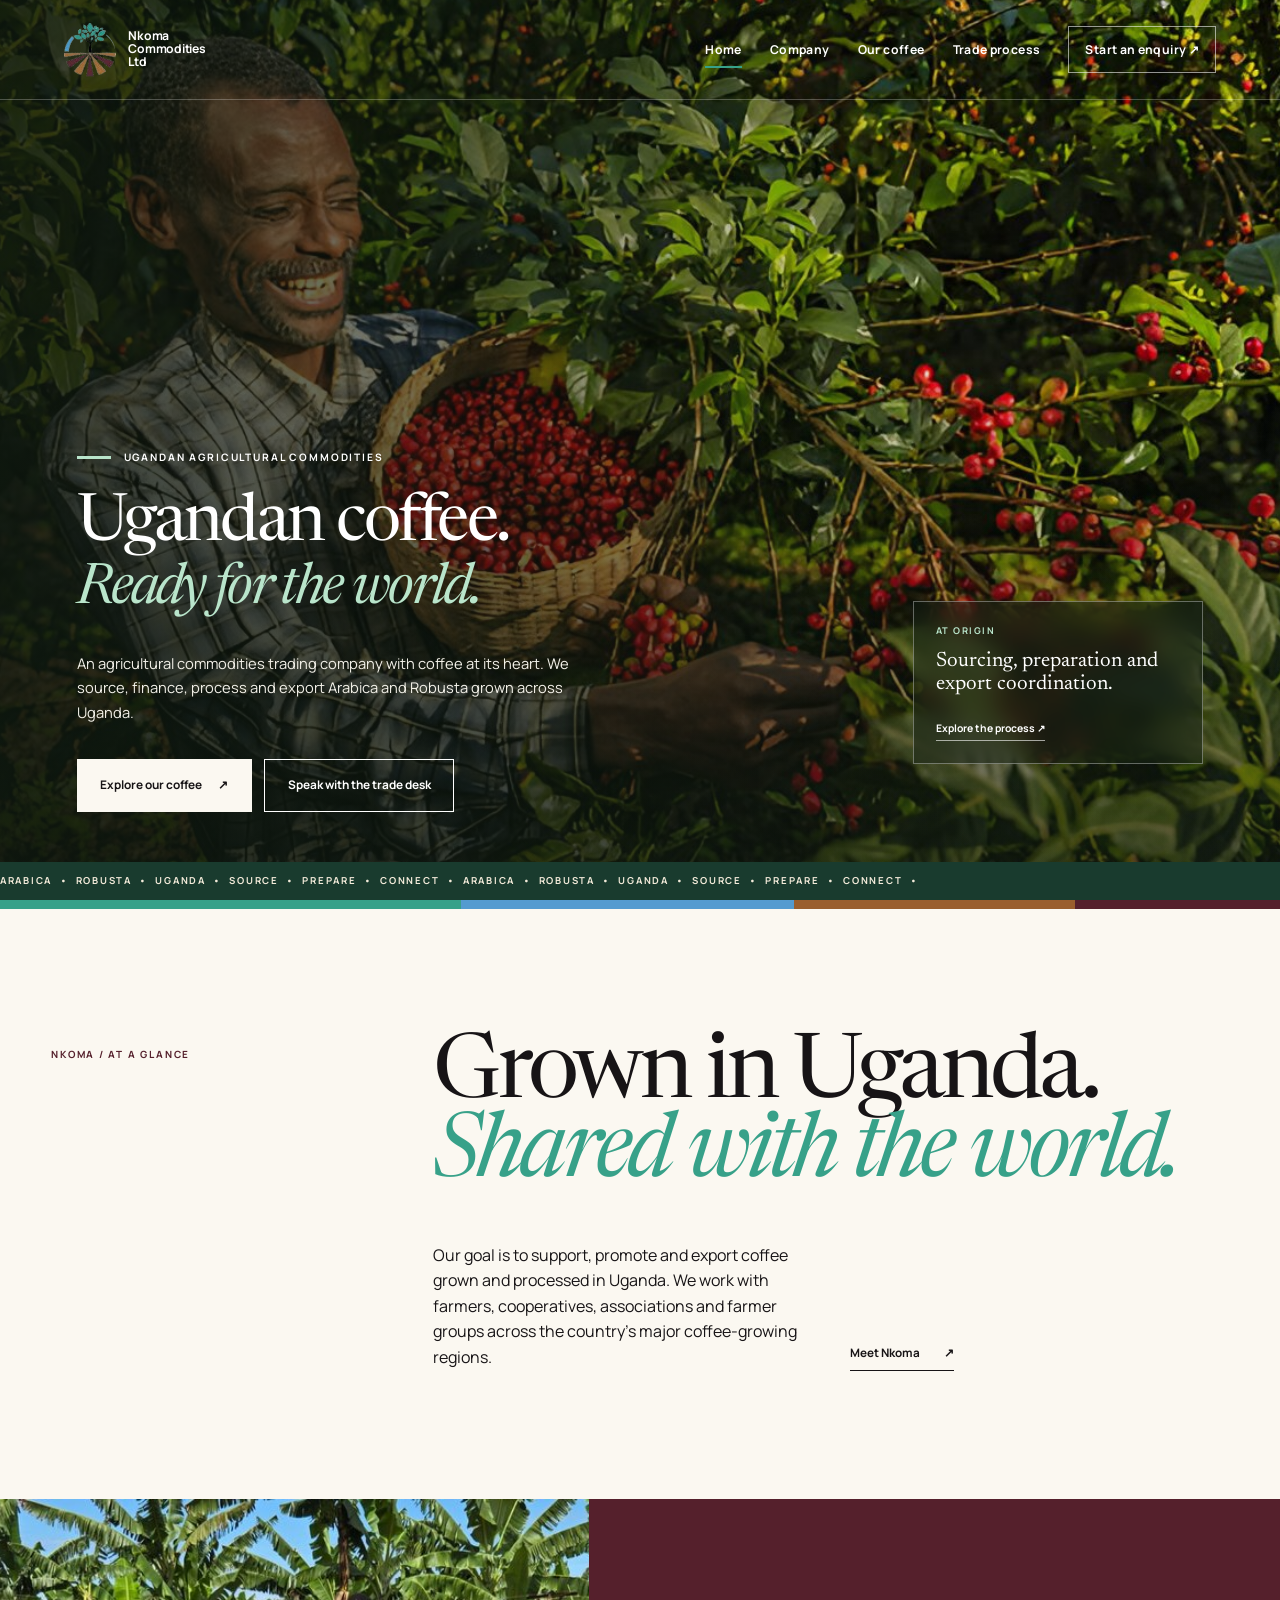
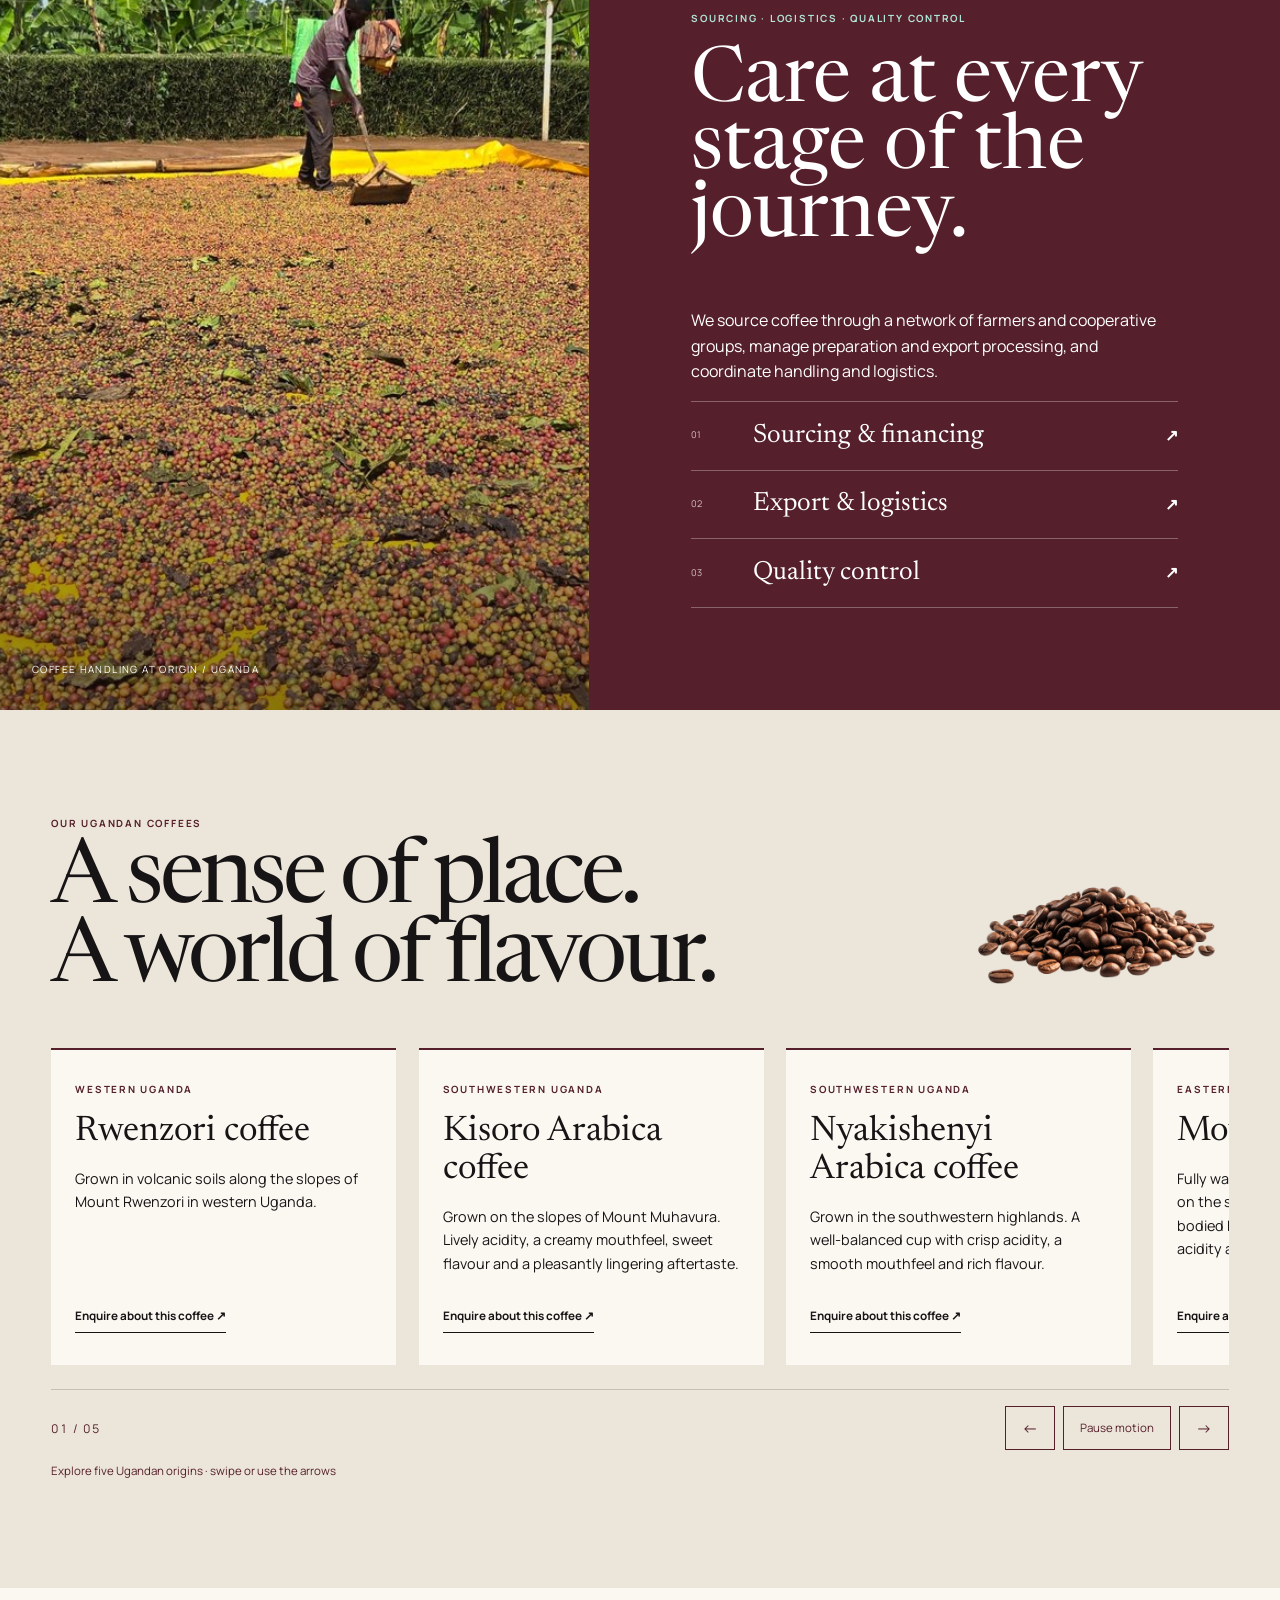
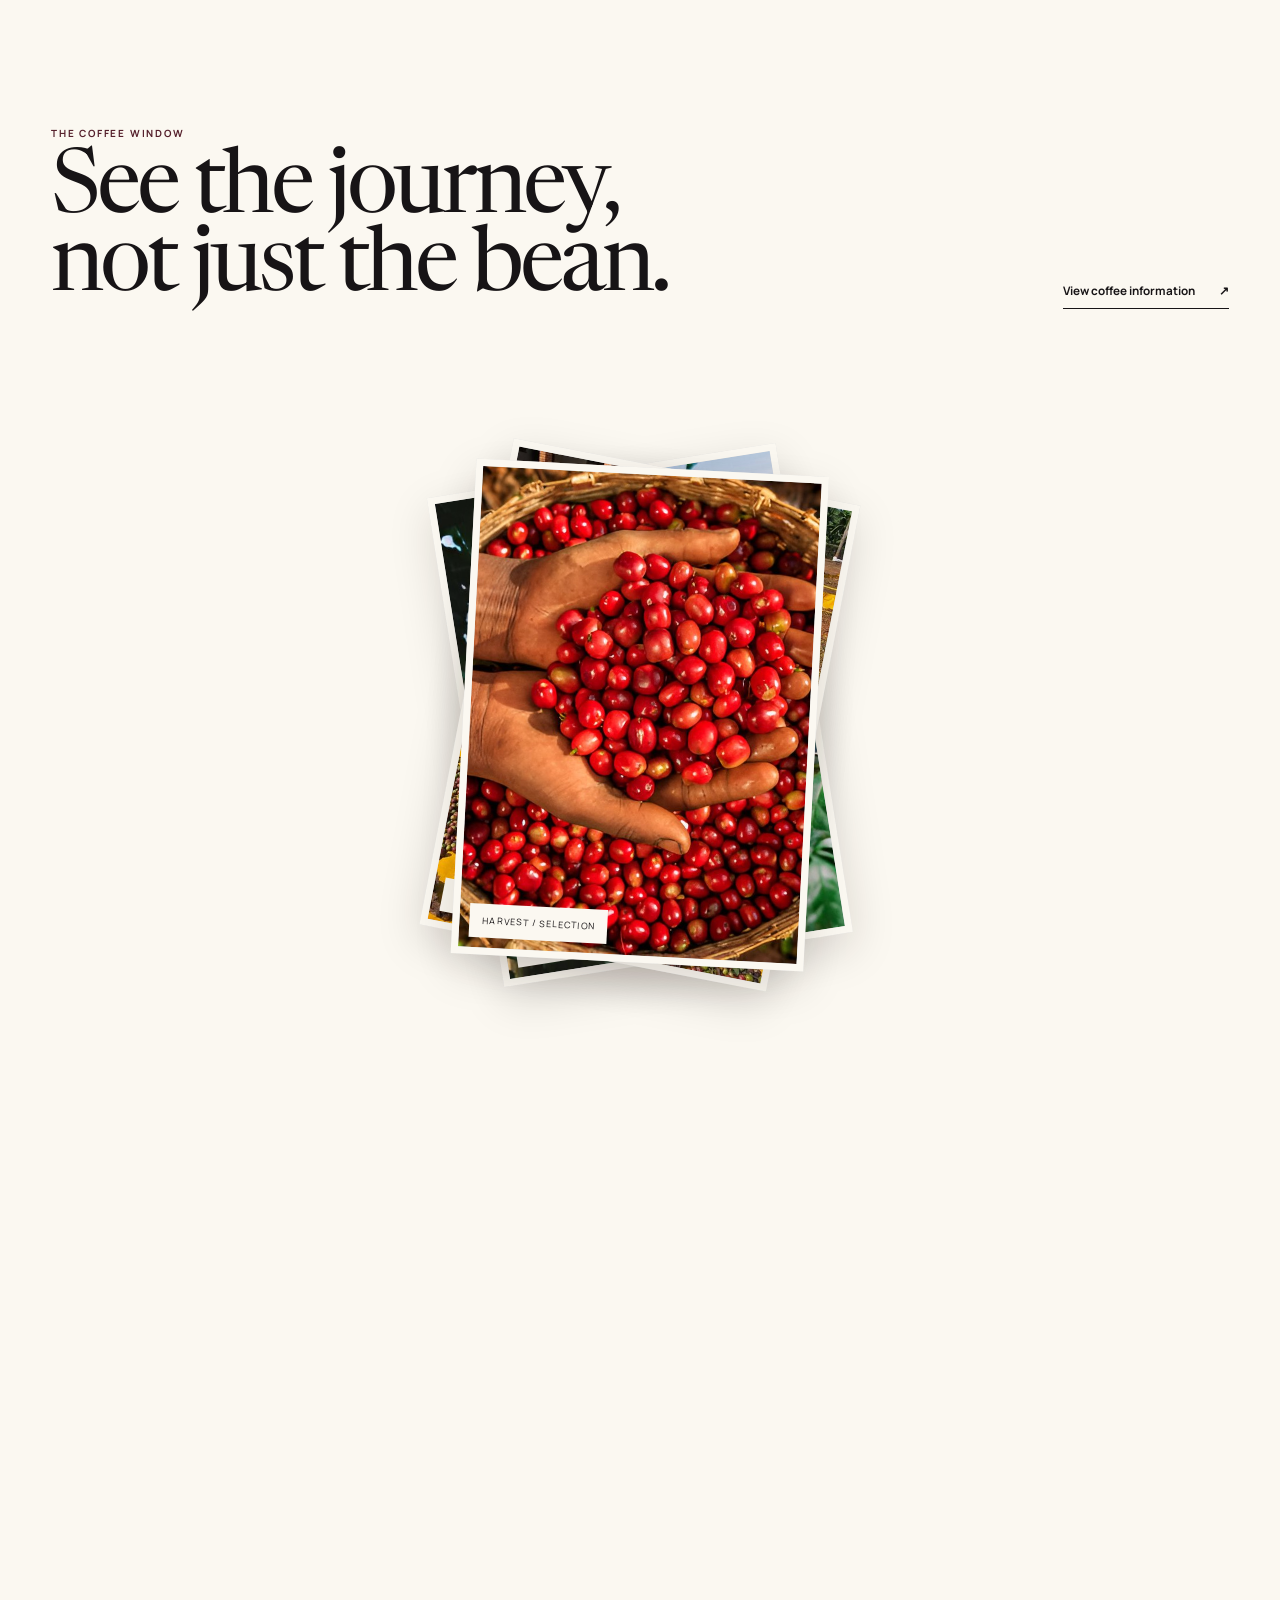
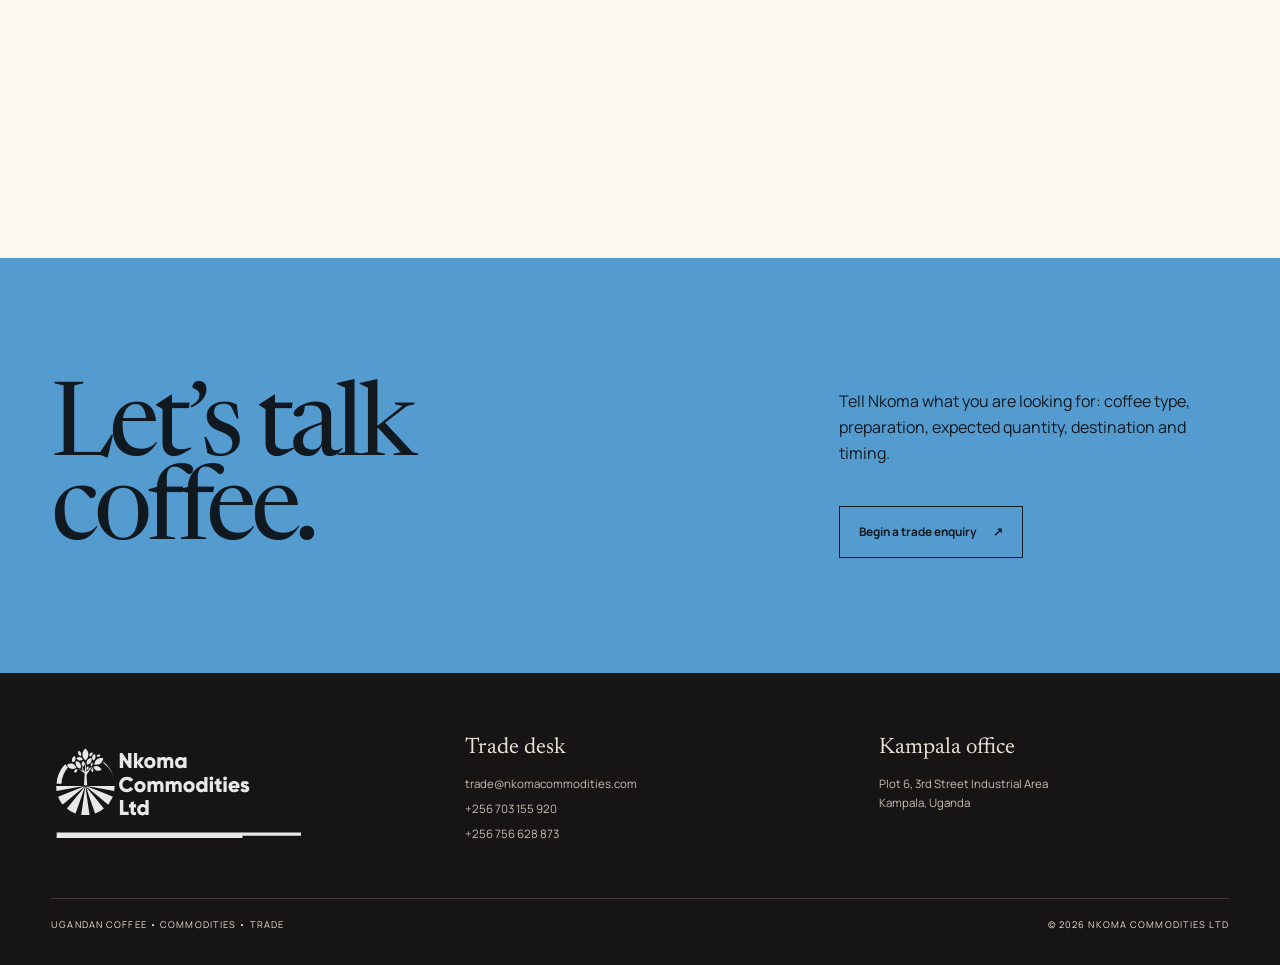
==== commit ca78da86: "Refine Nkoma hero composition and brand treatment" ====
--- a/index.html
+++ b/index.html
@@ -16,9 +16,14 @@
   </head>
   <body class="cinematic-home">
     <header class="site-header">
-      <a aria-label="Nkoma Commodities home" class="site-logo" href="index.html"
-        ><img alt="Nkoma Commodities Ltd" src="images/nkoma-logo.svg"
-      /></a>
+      <a
+        aria-label="Nkoma Commodities home"
+        class="site-logo cinematic-logo"
+        href="index.html"
+        ><img alt="" src="images/Icon.png" /><strong
+          >Nkoma<br />Commodities<br />Ltd</strong
+        ></a
+      >
       <button
         aria-controls="site-navigation"
         aria-expanded="false"
@@ -44,7 +49,7 @@
         <div class="hero-grid">
           <div class="hero-copy reveal">
             <p class="kicker">Ugandan agricultural commodities</p>
-            <h1>Coffee,<br />grown with <em>purpose.</em></h1>
+            <h1>Ugandan coffee.<br /><em>Ready for the world.</em></h1>
             <p>
               An agricultural commodities trading company with coffee at its
               heart. We source, finance, process and export Arabica and Robusta
@@ -78,6 +83,11 @@
               <div><strong>Uganda</strong><span>GROWN AT ORIGIN</span></div>
             </div>
           </div>
+          <aside class="hero-note">
+            <span>At origin</span>
+            <strong>Sourcing, preparation and export coordination.</strong>
+            <a href="pages/export.html">Explore the process ↗</a>
+          </aside>
         </div>
         <div aria-hidden="true" class="hero-rail">
           <div>
--- a/css/cinematic.css
+++ b/css/cinematic.css
@@ -6,6 +6,17 @@
   border-bottom: 1px solid #ffffff40;
   color: #fff;
   height: 100px;
+}
+
+/* Keep the first screen immediately readable; motion begins with scrolling. */
+.cinematic-home .hero-copy .kicker,
+.cinematic-home .hero-copy h1,
+.cinematic-home .hero-copy > p:not(.kicker),
+.cinematic-home .hero-actions,
+.cinematic-home .hero-photo,
+.cinematic-home .hero-note {
+  animation: none !important;
+  opacity: 1;
 }
 .cinematic-home .site-logo {
   background: #fbf8f1;
@@ -228,3 +239,133 @@
     height: 55vh;
   }
 }
+
+/* Refined full-image composition with a lighter visual hierarchy. */
+.cinematic-home .site-header {
+  padding-inline: clamp(1.25rem, 5vw, 5rem);
+}
+.cinematic-home .site-logo.cinematic-logo {
+  width: auto;
+  height: auto;
+  padding: 0;
+  background: transparent;
+  display: flex;
+  align-items: center;
+  gap: 0.65rem;
+  color: white;
+}
+.cinematic-logo img {
+  width: 54px;
+  height: 54px;
+  object-fit: contain;
+}
+.cinematic-logo strong {
+  font: 700 0.76rem/1.05 var(--sans);
+  letter-spacing: -0.02em;
+}
+.cinematic-home .hero-photo {
+  background-position: center 47%;
+}
+.cinematic-home .hero-photo::after {
+  background:
+    linear-gradient(
+      90deg,
+      rgba(13, 22, 14, 0.86) 0%,
+      rgba(13, 22, 14, 0.48) 40%,
+      rgba(13, 22, 14, 0.05) 72%
+    ),
+    linear-gradient(0deg, rgba(13, 22, 14, 0.74), transparent 60%);
+}
+.cinematic-home .hero-copy {
+  width: min(650px, 48%);
+  margin-left: clamp(1.25rem, 6vw, 6.5rem);
+  padding-bottom: clamp(5.5rem, 9vh, 8rem);
+}
+.cinematic-home .hero-copy h1 {
+  font-size: clamp(3.2rem, 5.15vw, 5.3rem);
+  line-height: 0.94;
+  max-width: 620px;
+}
+.cinematic-home .hero-copy h1 em {
+  display: inline-block;
+  font-size: 0.86em;
+  margin-top: 0.12em;
+}
+.cinematic-home .hero-copy > p:not(.kicker) {
+  max-width: 510px;
+  font-size: 0.92rem;
+}
+.hero-note {
+  position: absolute;
+  z-index: 7;
+  right: 6vw;
+  bottom: 8.5rem;
+  width: min(290px, 24vw);
+  padding: 1.35rem;
+  color: white;
+  background: rgba(17, 31, 21, 0.48);
+  border: 1px solid rgba(255, 255, 255, 0.34);
+  backdrop-filter: blur(12px);
+}
+.hero-note span {
+  display: block;
+  margin-bottom: 0.7rem;
+  color: #b9e5cb;
+  font-size: 0.58rem;
+  font-weight: 700;
+  letter-spacing: 0.16em;
+  text-transform: uppercase;
+}
+.hero-note strong {
+  display: block;
+  font: 400 1.3rem/1.15 var(--serif);
+}
+.hero-note a {
+  display: inline-block;
+  margin-top: 1.4rem;
+  padding-bottom: 0.25rem;
+  border-bottom: 1px solid rgba(255, 255, 255, 0.6);
+  font-size: 0.65rem;
+  font-weight: 700;
+  text-decoration: none;
+}
+@media (prefers-reduced-motion: no-preference) {
+  .hero-note {
+    animation: hero-arrive 0.9s 0.65s both;
+  }
+}
+@media (max-width: 900px) {
+  .cinematic-logo img {
+    width: 45px;
+    height: 45px;
+  }
+  .cinematic-logo strong {
+    font-size: 0.68rem;
+  }
+  .cinematic-home .hero-photo {
+    background-position: 15% center;
+  }
+  .cinematic-home .hero-photo::after {
+    background: linear-gradient(
+      180deg,
+      rgba(11, 20, 13, 0.15) 0%,
+      rgba(11, 20, 13, 0.15) 32%,
+      rgba(11, 20, 13, 0.9) 65%,
+      #0b140d 100%
+    );
+  }
+  .cinematic-home .hero-copy {
+    width: calc(100% - 2.5rem);
+    margin-left: 1.25rem;
+    padding: 280px 0 5.5rem;
+  }
+  .cinematic-home .hero-copy h1 {
+    font-size: clamp(2.7rem, 11vw, 4rem);
+  }
+  .cinematic-home .hero-copy h1 em {
+    font-size: 0.82em;
+  }
+  .hero-note {
+    display: none;
+  }
+}
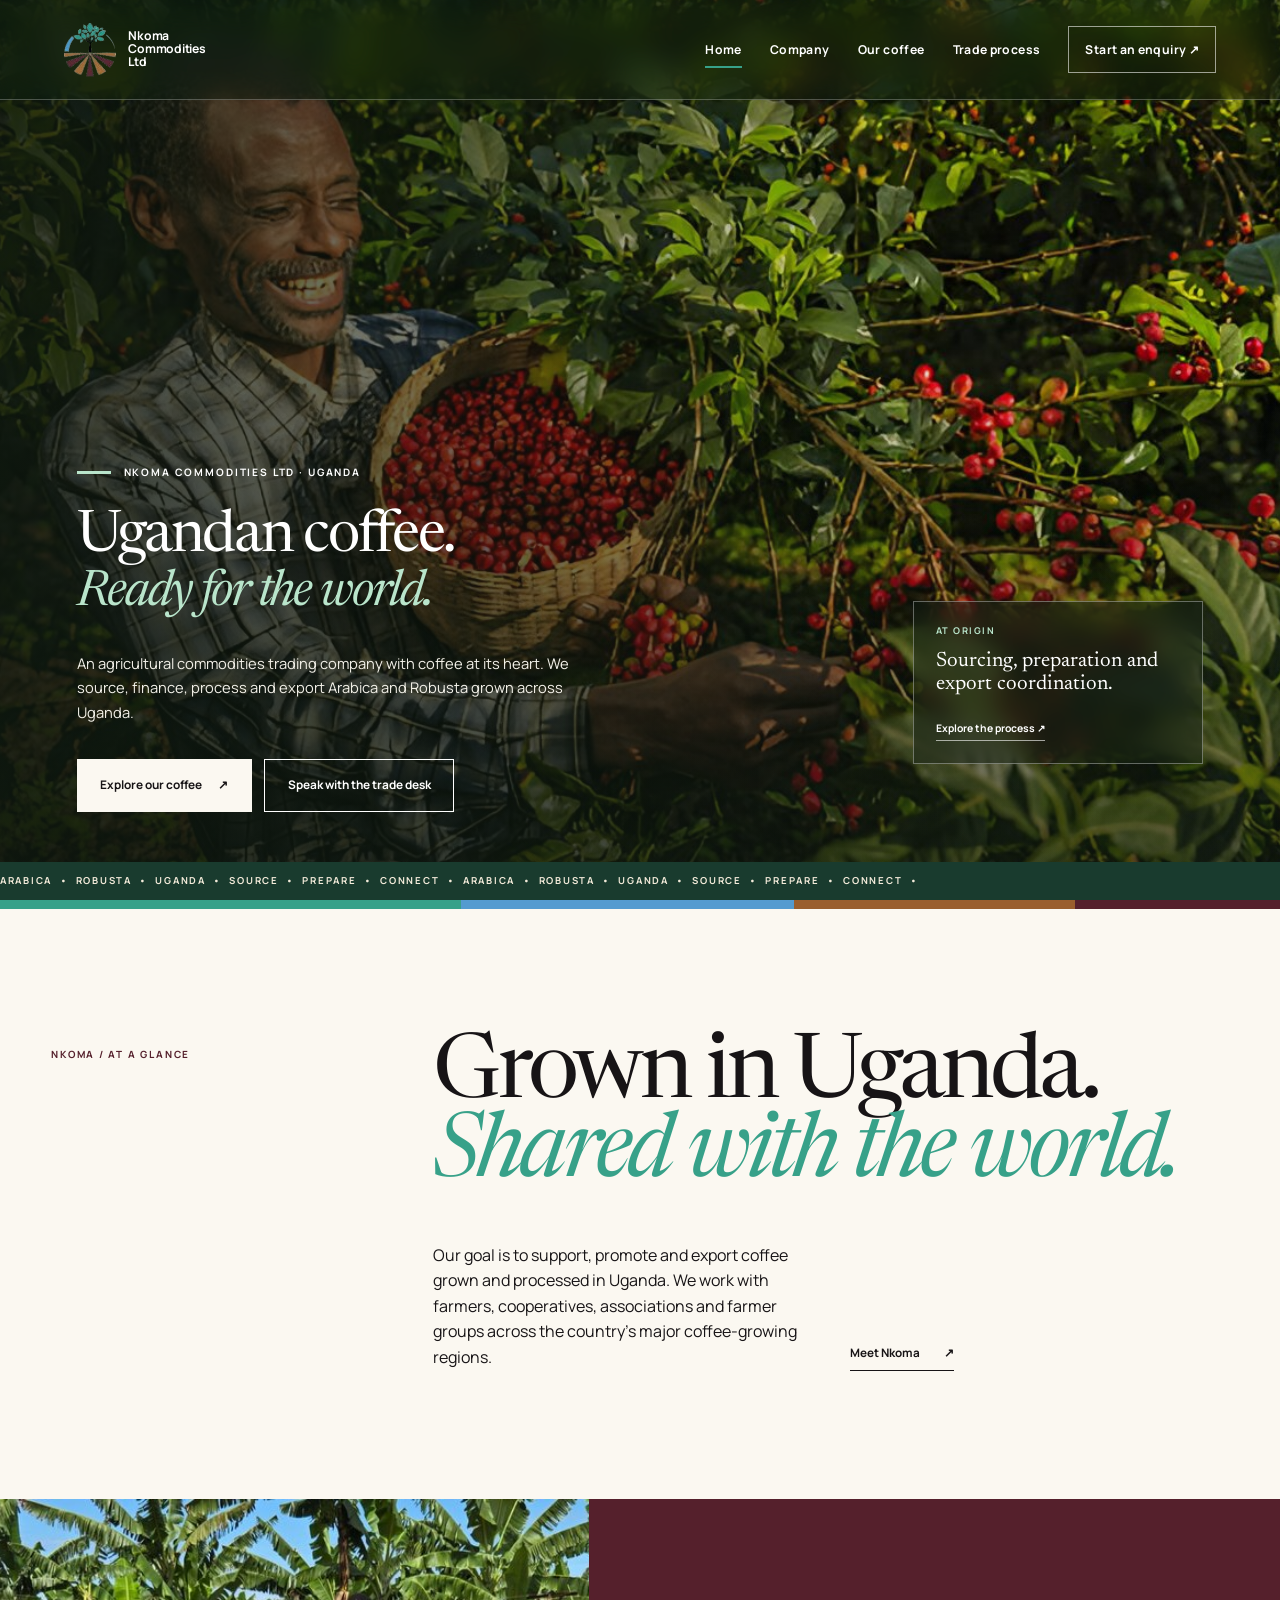
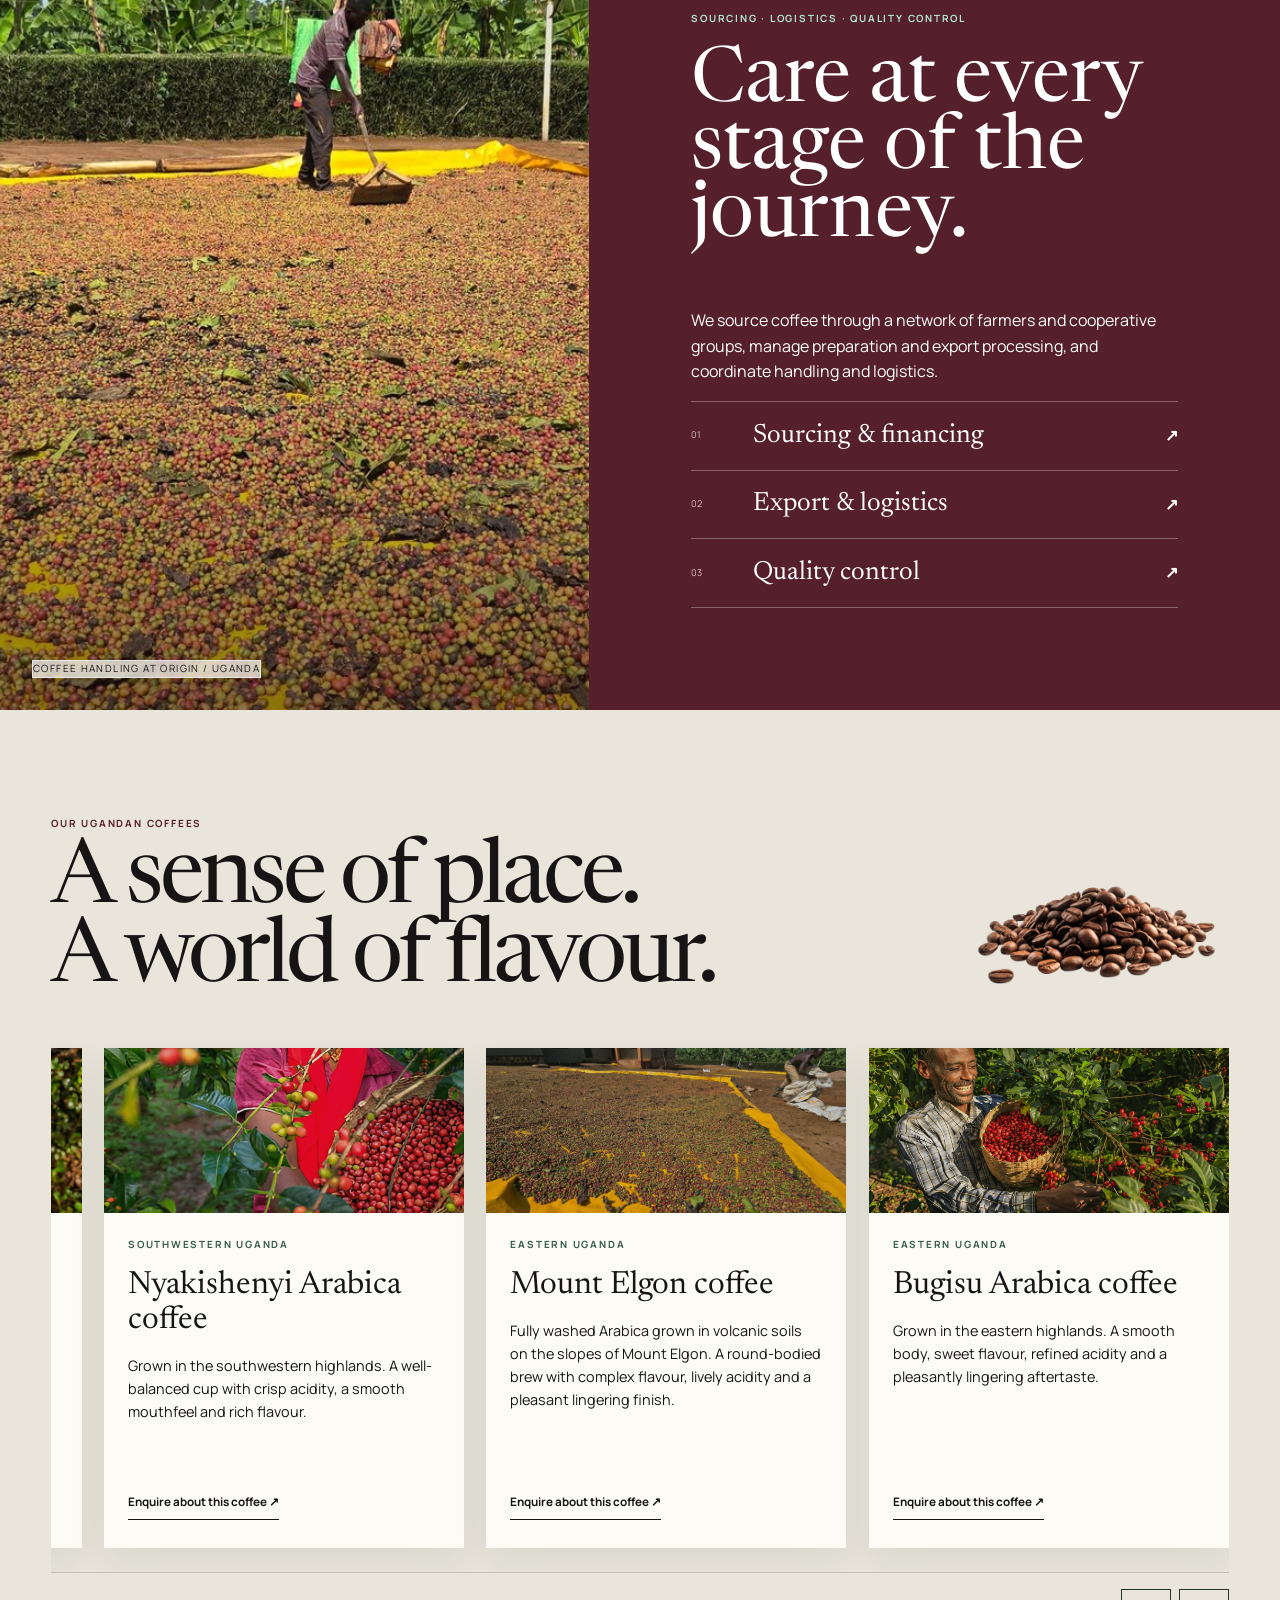
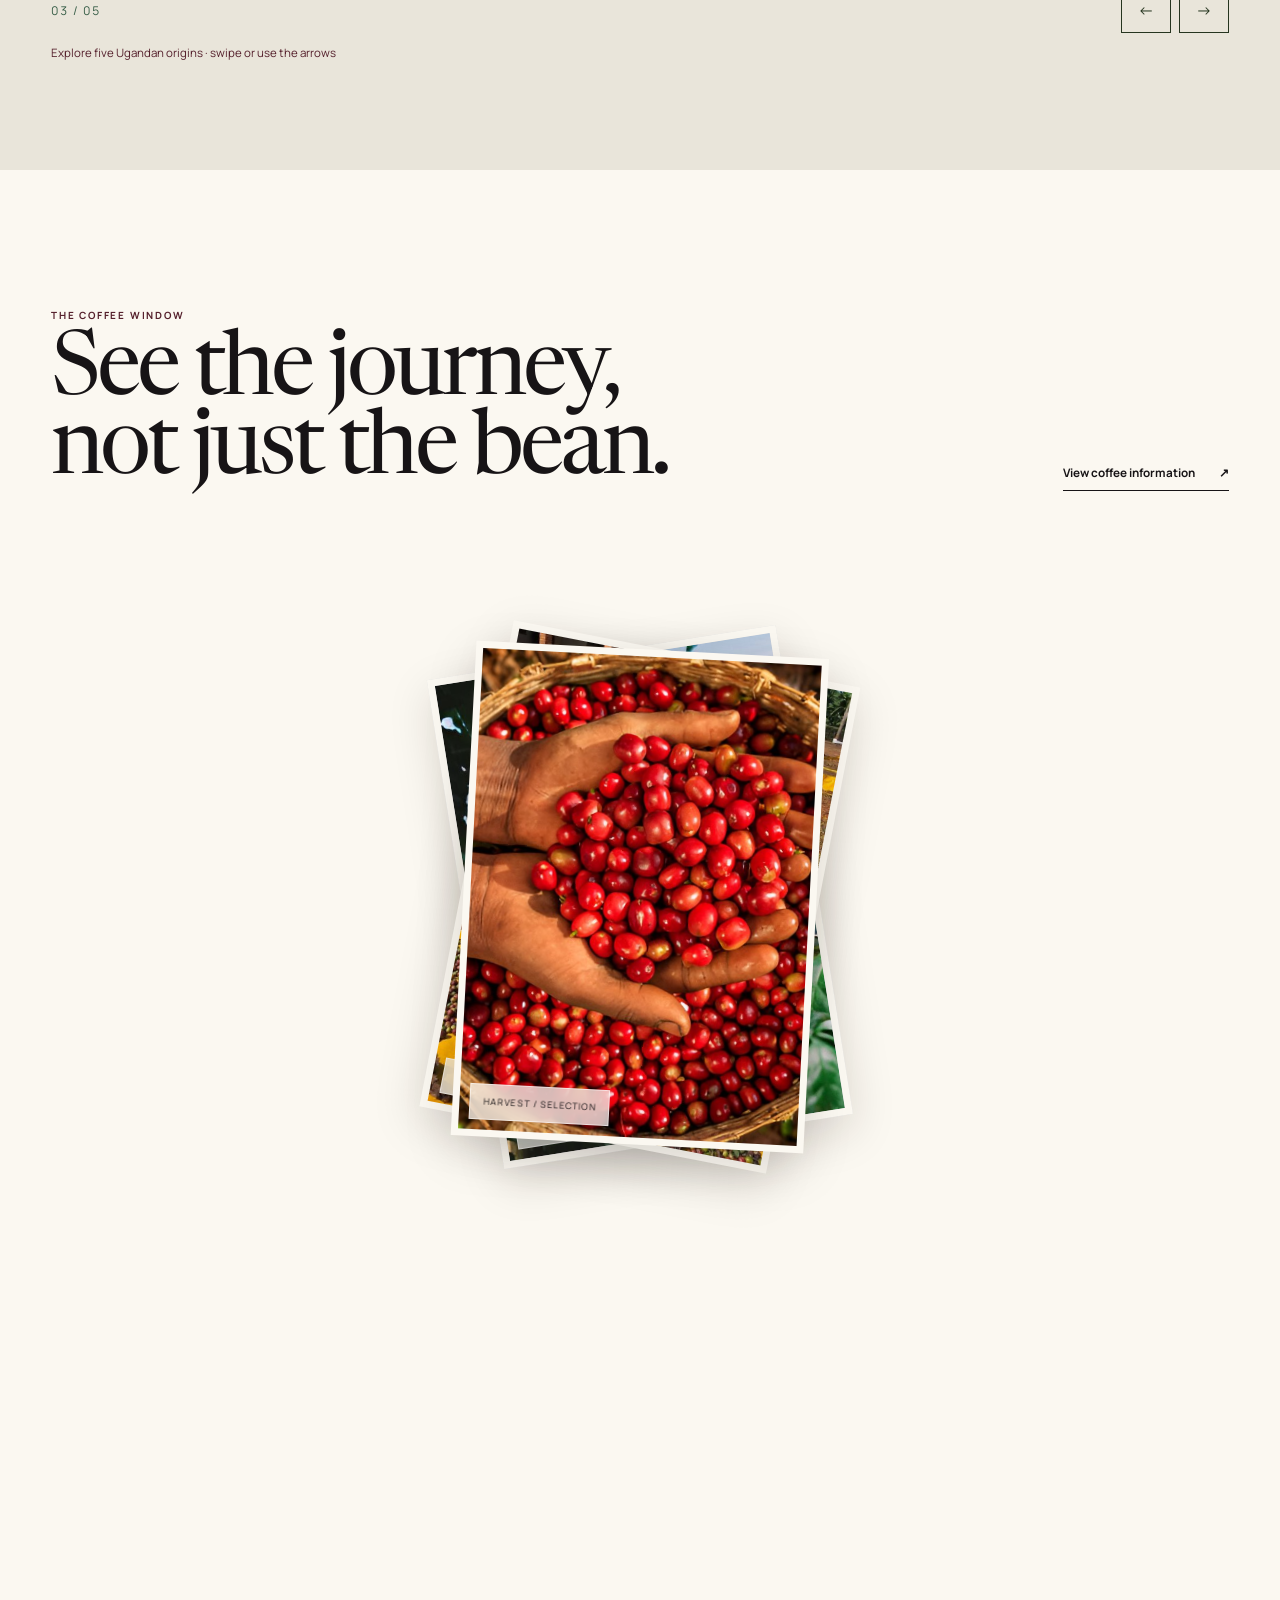
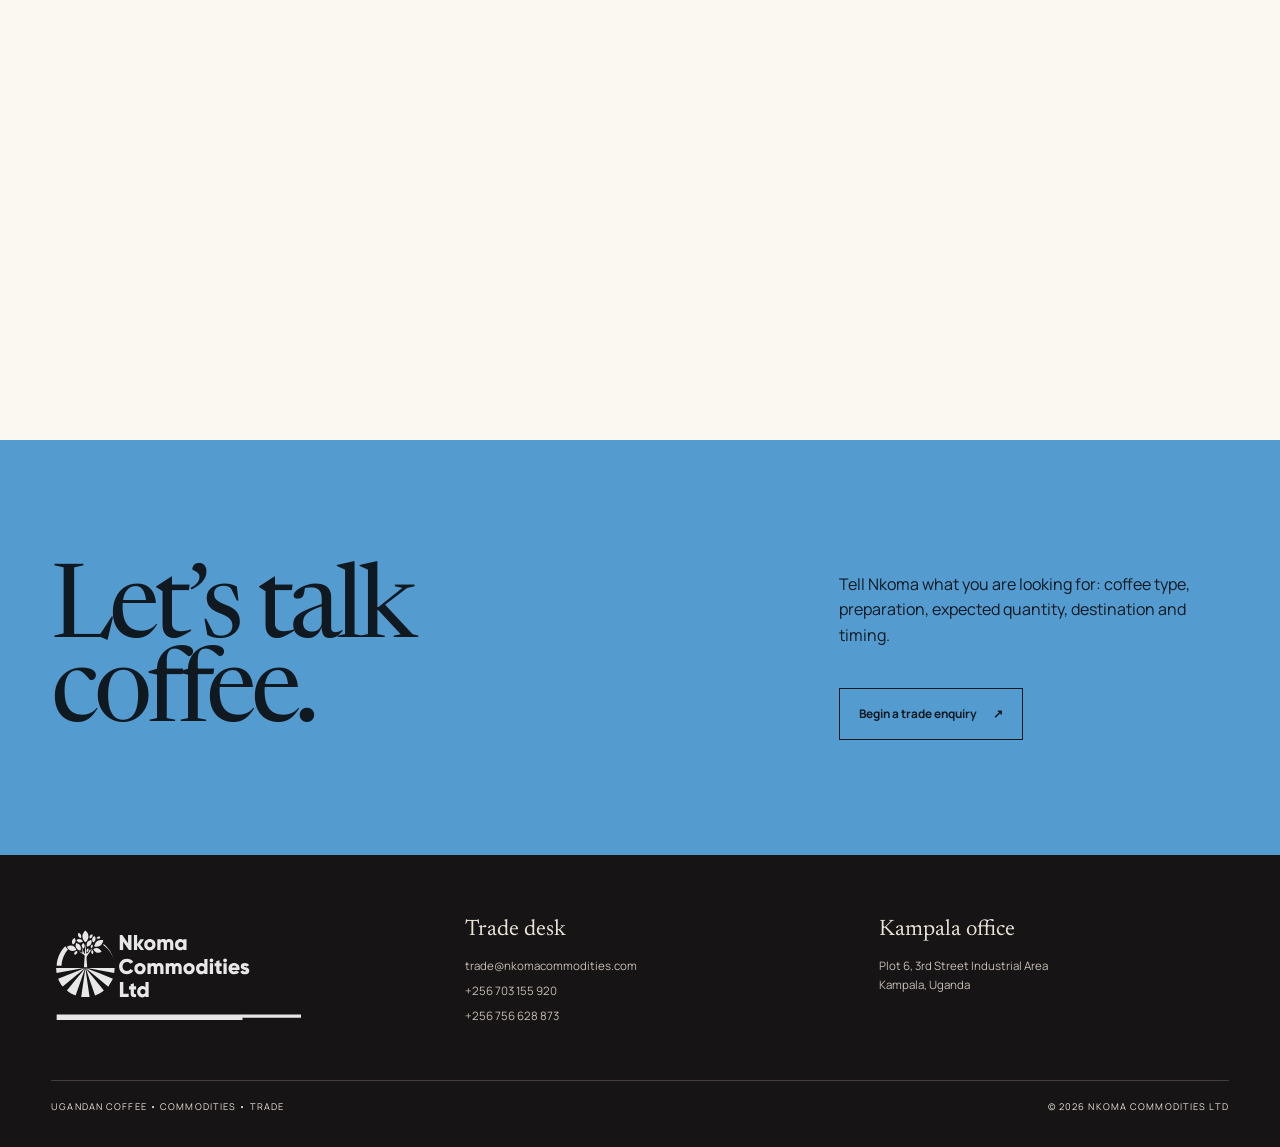
==== commit 3d7a761b: "Fix mobile navigation and lead with company name" ====
--- a/index.html
+++ b/index.html
@@ -48,7 +48,7 @@
       <section class="home-hero">
         <div class="hero-grid">
           <div class="hero-copy reveal">
-            <p class="kicker">Ugandan agricultural commodities</p>
+            <p class="kicker">Nkoma Commodities Ltd · Uganda</p>
             <h1>Ugandan coffee.<br /><em>Ready for the world.</em></h1>
             <p>
               An agricultural commodities trading company with coffee at its
--- a/css/nkoma-v3.css
+++ b/css/nkoma-v3.css
@@ -868,6 +868,90 @@
     transform: none !important;
   }
 }
+
+/* Visual origin cards inspired by editorial specialty-coffee profiles. */
+.origin-section {
+  background: #e9e5da;
+}
+.origin-card {
+  flex-basis: 360px;
+  min-height: 500px;
+  padding: 0 1.5rem 1.7rem;
+  overflow: hidden;
+  border-top: 0;
+  background: rgba(255, 253, 248, 0.92);
+  box-shadow: 0 12px 35px rgba(23, 32, 20, 0.08);
+}
+.origin-card::before {
+  content: "";
+  display: block;
+  height: 165px;
+  margin: 0 -1.5rem 1.5rem;
+  background-position: center;
+  background-size: cover;
+  transition: transform 0.6s cubic-bezier(0.2, 0.8, 0.2, 1);
+}
+.origin-card:nth-child(1)::before {
+  background-image:
+    linear-gradient(#20351b24, #20351b24),
+    url("../images/steptodown.com435624-1.jpg");
+}
+.origin-card:nth-child(2)::before {
+  background-image:
+    linear-gradient(#20351b24, #20351b24),
+    url("../images/steptodown.com578983.jpg");
+}
+.origin-card:nth-child(3)::before {
+  background-image:
+    linear-gradient(#20351b24, #20351b24),
+    url("../images/steptodown.com285510-e1739700528642.jpg");
+}
+.origin-card:nth-child(4)::before {
+  background-image:
+    linear-gradient(#20351b24, #20351b24),
+    url("../images/WhatsApp-Image-2025-05-23-at-14.27.21_df2f2b79.jpg");
+}
+.origin-card:nth-child(5)::before {
+  background-image:
+    linear-gradient(#20351b24, #20351b24),
+    url("../images/steptodown.com236864.jpg");
+}
+.origin-card:hover::before {
+  transform: scale(1.035);
+}
+.origin-card h3 {
+  font-size: 2rem;
+}
+.origin-card .section-tag {
+  color: #365d46;
+}
+.origin-controls {
+  border-top-color: rgba(38, 53, 31, 0.25);
+}
+.origin-buttons button {
+  color: #26351f;
+  border-color: #26351f;
+}
+.origin-buttons button:hover {
+  background: #26351f;
+}
+.origin-position {
+  color: #365d46;
+}
+.journey-caption,
+.photo-ribbon figcaption {
+  background: rgba(255, 253, 248, 0.72);
+  color: var(--ink);
+  border: 1px solid rgba(255, 255, 255, 0.54);
+  backdrop-filter: blur(10px);
+  box-shadow: 0 8px 25px rgba(23, 20, 22, 0.12);
+}
+@media (max-width: 580px) {
+  .origin-card {
+    flex-basis: 84vw;
+    min-height: 485px;
+  }
+}
 .reveal.visible {
   opacity: 1;
   transform: none;
@@ -876,6 +960,11 @@
 @media (max-width: 900px) {
   .site-header {
     height: 78px;
+    position: sticky;
+    top: 0;
+    background: rgba(251, 248, 241, 0.96);
+    -webkit-backdrop-filter: none;
+    backdrop-filter: none;
   }
   .site-logo {
     width: 190px;
@@ -888,18 +977,23 @@
     display: none;
     position: fixed;
     inset: 78px 0 0;
-    background: var(--paper);
-    padding: 2rem 1rem;
+    height: calc(100dvh - 78px);
+    overflow-y: auto;
+    background: rgba(247, 241, 230, 0.995);
+    padding: 1.5rem 1rem 2rem;
     flex-direction: column;
     align-items: stretch;
-    z-index: 49;
+    z-index: 1000;
+    -webkit-backdrop-filter: blur(24px) saturate(120%);
+    backdrop-filter: blur(24px) saturate(120%);
+    box-shadow: 0 30px 70px rgba(12, 29, 20, 0.18);
   }
   .site-nav.open {
     display: flex;
   }
   .site-nav a {
-    font: 400 2.2rem var(--serif);
-    padding: 0.6rem 0;
+    font: 400 clamp(1.75rem, 8vw, 2.2rem) var(--serif);
+    padding: 0.75rem 0;
     border-bottom: 1px solid var(--line);
   }
   .site-nav .nav-button {
@@ -1282,3 +1376,285 @@
     transform: none !important;
   }
 }
+
+.origin-section .origin-position {
+  color: #365d46;
+}
+.origin-section .origin-buttons button {
+  color: #26351f;
+  border-color: #26351f;
+}
+.origin-section .origin-buttons button:hover {
+  color: white;
+  background: #26351f;
+}
+
+/* Glass accents for the inner pages, grounded in Nkoma's coffee palette. */
+.inner-page .site-header {
+  position: sticky;
+  top: 0;
+  background: rgba(251, 248, 241, 0.88);
+  -webkit-backdrop-filter: blur(18px) saturate(125%);
+  backdrop-filter: blur(18px) saturate(125%);
+}
+.site-header {
+  -webkit-backdrop-filter: blur(18px) saturate(125%);
+  backdrop-filter: blur(18px) saturate(125%);
+}
+.inner-page .page-intro {
+  position: relative;
+  background:
+    radial-gradient(
+      circle at 85% 15%,
+      rgba(55, 161, 137, 0.1),
+      transparent 25%
+    ),
+    linear-gradient(135deg, #f7f0e3, var(--cream));
+}
+.inner-page .page-intro::after {
+  content: "";
+  position: absolute;
+  width: clamp(140px, 20vw, 300px);
+  aspect-ratio: 1;
+  right: 3vw;
+  bottom: -42%;
+  background: url("../images/steptodown.com586721-removebg-preview.png")
+    center/contain no-repeat;
+  opacity: 0.09;
+  transform: rotate(-12deg);
+  pointer-events: none;
+}
+.inner-page .page-intro-grid {
+  position: relative;
+  z-index: 1;
+}
+.inner-page .page-intro h1 {
+  color: #173e33;
+}
+.page-image {
+  position: relative;
+  isolation: isolate;
+}
+.page-image::after {
+  content: "";
+  position: absolute;
+  inset: 0;
+  z-index: 1;
+  background: linear-gradient(90deg, rgba(8, 25, 17, 0.12), transparent 60%);
+  pointer-events: none;
+}
+.page-image img {
+  transition: transform 1.2s cubic-bezier(0.2, 0.7, 0.2, 1);
+}
+.page-image:hover img {
+  transform: scale(1.025);
+}
+.page-image-glass {
+  position: absolute;
+  z-index: 2;
+  left: clamp(1rem, 6vw, 6rem);
+  bottom: clamp(1rem, 6vw, 5rem);
+  width: min(390px, calc(100% - 2rem));
+  padding: clamp(1.35rem, 2.5vw, 2rem);
+  color: white;
+  border: 1px solid rgba(255, 255, 255, 0.38);
+  background: linear-gradient(
+    135deg,
+    rgba(12, 43, 31, 0.72),
+    rgba(20, 24, 16, 0.46)
+  );
+  -webkit-backdrop-filter: blur(15px) saturate(130%);
+  backdrop-filter: blur(15px) saturate(130%);
+  box-shadow: 0 24px 60px rgba(5, 19, 12, 0.24);
+}
+.page-image-glass span {
+  display: block;
+  margin-bottom: 0.7rem;
+  color: #b7eadb;
+  font-size: 0.6rem;
+  font-weight: 700;
+  letter-spacing: 0.18em;
+  text-transform: uppercase;
+}
+.page-image-glass strong {
+  display: block;
+  font: 400 clamp(1.45rem, 2.4vw, 2.2rem)/1.08 var(--serif);
+}
+.values {
+  position: relative;
+  background:
+    linear-gradient(rgba(11, 48, 36, 0.91), rgba(11, 48, 36, 0.96)),
+    url("../images/steptodown.com435624-1.jpg") center/cover fixed;
+}
+.values .value-grid {
+  gap: 1rem;
+  border: 0;
+}
+.values .value {
+  padding: clamp(1.5rem, 3vw, 2.5rem);
+  border: 1px solid rgba(255, 255, 255, 0.19);
+  background: rgba(255, 255, 255, 0.075);
+  -webkit-backdrop-filter: blur(12px);
+  backdrop-filter: blur(12px);
+  transition:
+    background 0.3s,
+    transform 0.3s;
+}
+.values .value:nth-child(even) {
+  padding-left: clamp(1.5rem, 3vw, 2.5rem);
+}
+.values .value:hover {
+  background: rgba(255, 255, 255, 0.12);
+  transform: translateY(-4px);
+}
+.values .value b,
+.values .section-tag {
+  color: #b7eadb !important;
+}
+.values .value p {
+  color: rgba(255, 255, 255, 0.76);
+}
+.process-page .content-section {
+  background: linear-gradient(135deg, #ede4d3, #f7f1e6);
+}
+.process-page .service-list {
+  display: grid;
+  grid-template-columns: repeat(2, 1fr);
+  gap: 1rem;
+  border: 0;
+}
+.process-page .service {
+  display: grid;
+  grid-template-columns: 42px 1fr;
+  align-content: start;
+  padding: clamp(1.5rem, 3vw, 2.5rem);
+  border: 1px solid rgba(23, 62, 51, 0.16);
+  background: rgba(255, 255, 255, 0.5);
+  -webkit-backdrop-filter: blur(13px);
+  backdrop-filter: blur(13px);
+  box-shadow: 0 18px 45px rgba(52, 36, 22, 0.07);
+}
+.process-page .service h3 {
+  color: #173e33;
+}
+.process-page .service p {
+  grid-column: 2;
+}
+.process-page .service span {
+  color: var(--green);
+}
+.contact-page .content-section {
+  position: relative;
+  overflow: hidden;
+  background:
+    linear-gradient(
+      110deg,
+      rgba(243, 235, 218, 0.95),
+      rgba(243, 235, 218, 0.78)
+    ),
+    url("../images/steptodown.com918472.jpg") center/cover;
+}
+.contact-page .contact-list {
+  display: grid;
+  gap: 0.7rem;
+  border: 0;
+}
+.contact-page .contact-list a,
+.contact-page .contact-list div {
+  padding: 1.25rem 1.4rem;
+  border: 1px solid rgba(23, 62, 51, 0.17);
+  background: rgba(255, 255, 255, 0.46);
+  -webkit-backdrop-filter: blur(14px);
+  backdrop-filter: blur(14px);
+  transition:
+    background 0.25s,
+    transform 0.25s;
+}
+.contact-page .contact-list a:hover {
+  background: rgba(255, 255, 255, 0.72);
+  transform: translateX(5px);
+}
+.inner-page .section-tag {
+  color: #315f50;
+}
+.inner-page .journey {
+  background: #143f33;
+}
+.inner-page .journey-copy {
+  background:
+    radial-gradient(
+      circle at 90% 10%,
+      rgba(83, 167, 137, 0.22),
+      transparent 32%
+    ),
+    #143f33;
+}
+.inner-page .journey-list span {
+  color: #a9ddcd;
+}
+.process-page .contact-band {
+  color: white;
+  background:
+    linear-gradient(115deg, rgba(13, 55, 42, 0.94), rgba(16, 43, 34, 0.9)),
+    url("../images/steptodown.com578983.jpg") center / cover;
+}
+.process-page .contact-band-grid > div {
+  padding: 1.6rem;
+  border: 1px solid rgba(255, 255, 255, 0.25);
+  background: rgba(255, 255, 255, 0.08);
+  -webkit-backdrop-filter: blur(12px);
+  backdrop-filter: blur(12px);
+}
+.process-page .contact-band .button {
+  color: #173e33;
+  background: var(--paper);
+}
+@media (max-width: 720px) {
+  .page-image {
+    height: 62vh;
+  }
+  .page-image-glass {
+    right: 1rem;
+    left: 1rem;
+    width: auto;
+  }
+  .process-page .service-list {
+    grid-template-columns: 1fr;
+  }
+  .process-page .service {
+    grid-template-columns: 34px 1fr;
+  }
+  .values {
+    background-attachment: scroll;
+  }
+}
+
+/* Photographic glass treatment for the moving coffee-origin cards. */
+.coffee-page .origin-section {
+  background:
+    linear-gradient(rgba(232, 228, 217, 0.86), rgba(232, 228, 217, 0.94)),
+    url("../images/steptodown.com236864.jpg") center / cover fixed;
+}
+.coffee-page .origin-card {
+  border: 1px solid rgba(255, 255, 255, 0.58);
+  background: rgba(255, 253, 248, 0.68);
+  -webkit-backdrop-filter: blur(16px) saturate(120%);
+  backdrop-filter: blur(16px) saturate(120%);
+  box-shadow: 0 18px 46px rgba(19, 46, 34, 0.13);
+}
+.coffee-page .origin-card:hover {
+  background: rgba(255, 253, 248, 0.83);
+  box-shadow: 0 24px 56px rgba(19, 46, 34, 0.18);
+}
+@media (max-width: 720px) {
+  .coffee-page .origin-section {
+    background-attachment: scroll;
+  }
+}
+@media (max-width: 900px) {
+  .inner-page .site-header {
+    background: rgba(251, 248, 241, 0.96);
+    -webkit-backdrop-filter: none;
+    backdrop-filter: none;
+  }
+}
--- a/css/cinematic.css
+++ b/css/cinematic.css
@@ -145,6 +145,10 @@
   .cinematic-home .site-header {
     height: 82px;
     padding-inline: 1rem;
+    position: absolute;
+    background: rgba(12, 29, 20, 0.84);
+    -webkit-backdrop-filter: none;
+    backdrop-filter: none;
   }
   .cinematic-home .site-logo {
     width: 172px;
@@ -152,7 +156,11 @@
   }
   .cinematic-home .site-nav.open {
     color: var(--ink);
-    top: 82px;
+    inset: 82px 0 0;
+    height: calc(100dvh - 82px);
+    background: rgba(247, 241, 230, 0.995);
+    -webkit-backdrop-filter: blur(24px) saturate(120%);
+    backdrop-filter: blur(24px) saturate(120%);
   }
   .cinematic-home .site-nav.open .nav-button {
     color: var(--ink);
@@ -243,6 +251,9 @@
 /* Refined full-image composition with a lighter visual hierarchy. */
 .cinematic-home .site-header {
   padding-inline: clamp(1.25rem, 5vw, 5rem);
+  background: rgba(12, 29, 20, 0.38);
+  -webkit-backdrop-filter: blur(16px) saturate(125%);
+  backdrop-filter: blur(16px) saturate(125%);
 }
 .cinematic-home .site-logo.cinematic-logo {
   width: auto;
@@ -282,7 +293,7 @@
   padding-bottom: clamp(5.5rem, 9vh, 8rem);
 }
 .cinematic-home .hero-copy h1 {
-  font-size: clamp(3.2rem, 5.15vw, 5.3rem);
+  font-size: clamp(3rem, 4.55vw, 4.75rem);
   line-height: 0.94;
   max-width: 620px;
 }
@@ -360,7 +371,7 @@
     padding: 280px 0 5.5rem;
   }
   .cinematic-home .hero-copy h1 {
-    font-size: clamp(2.7rem, 11vw, 4rem);
+    font-size: clamp(2.45rem, 9.5vw, 3.45rem);
   }
   .cinematic-home .hero-copy h1 em {
     font-size: 0.82em;
